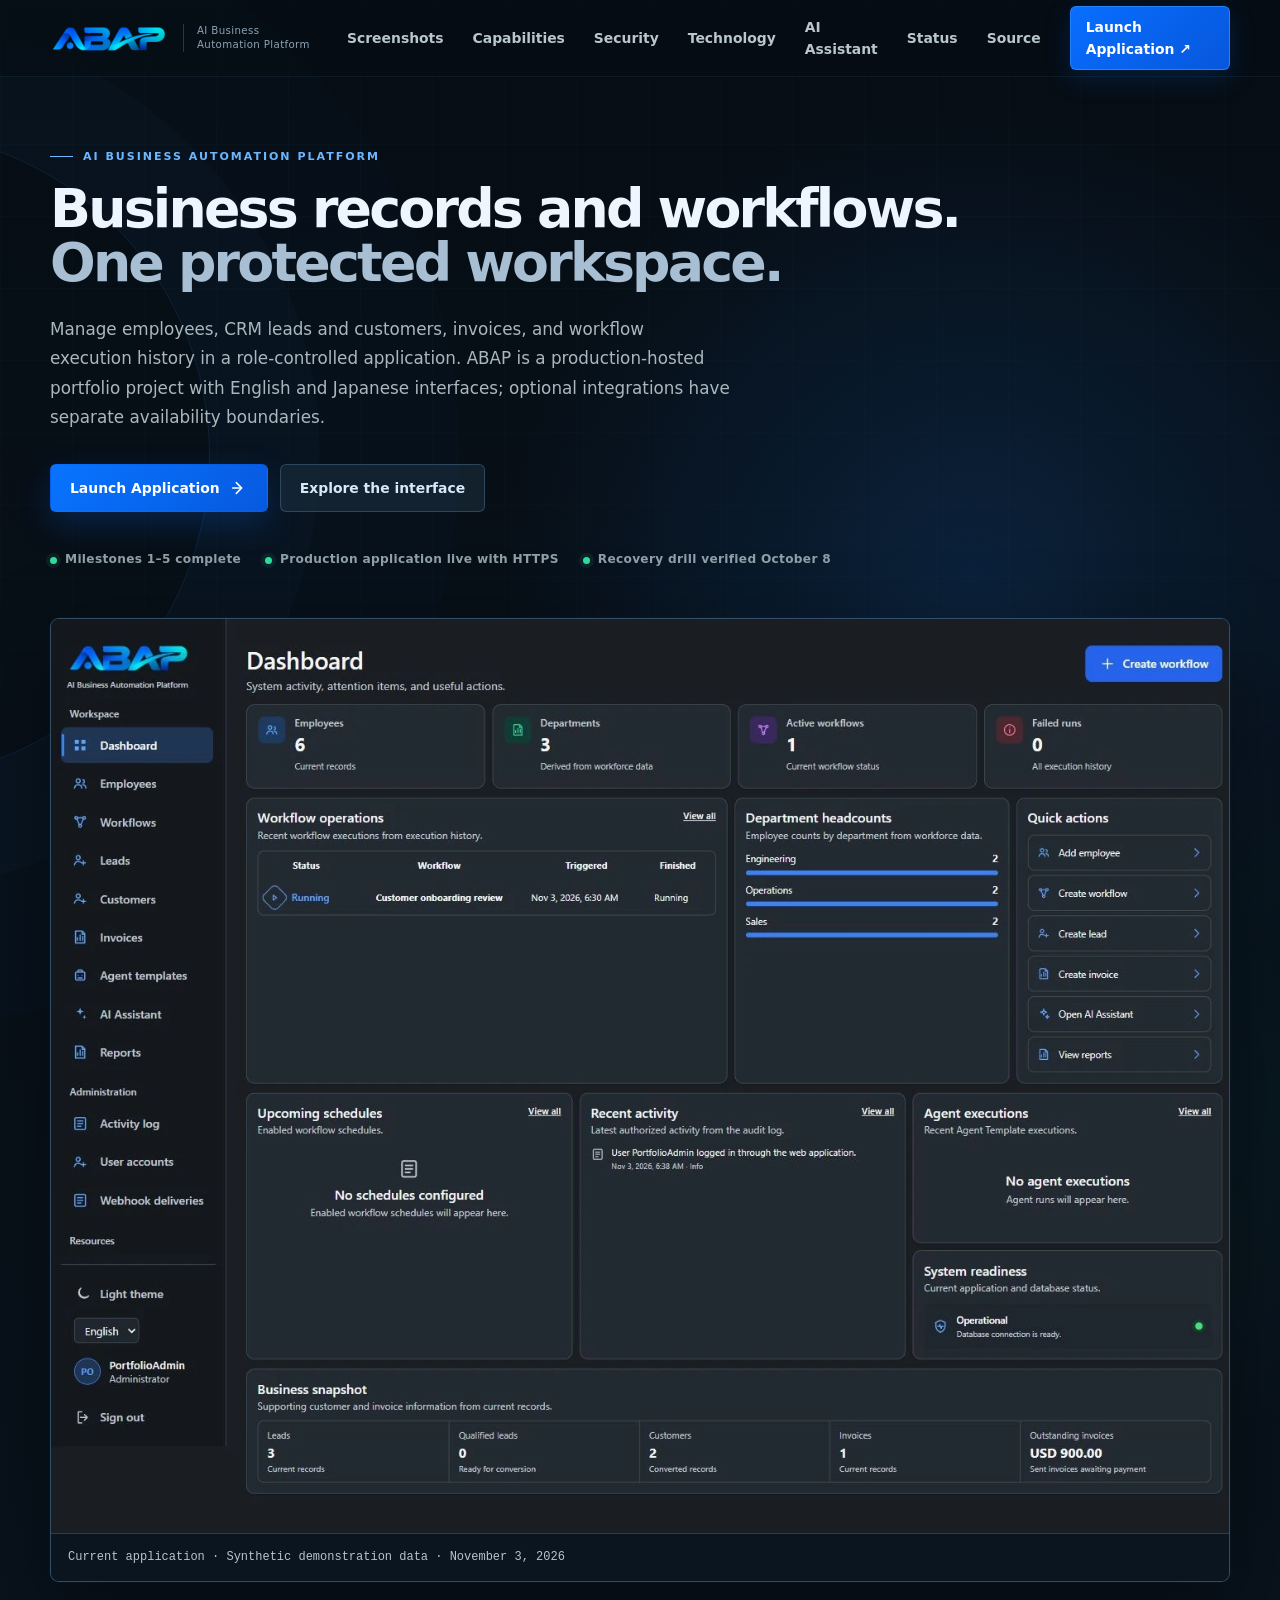
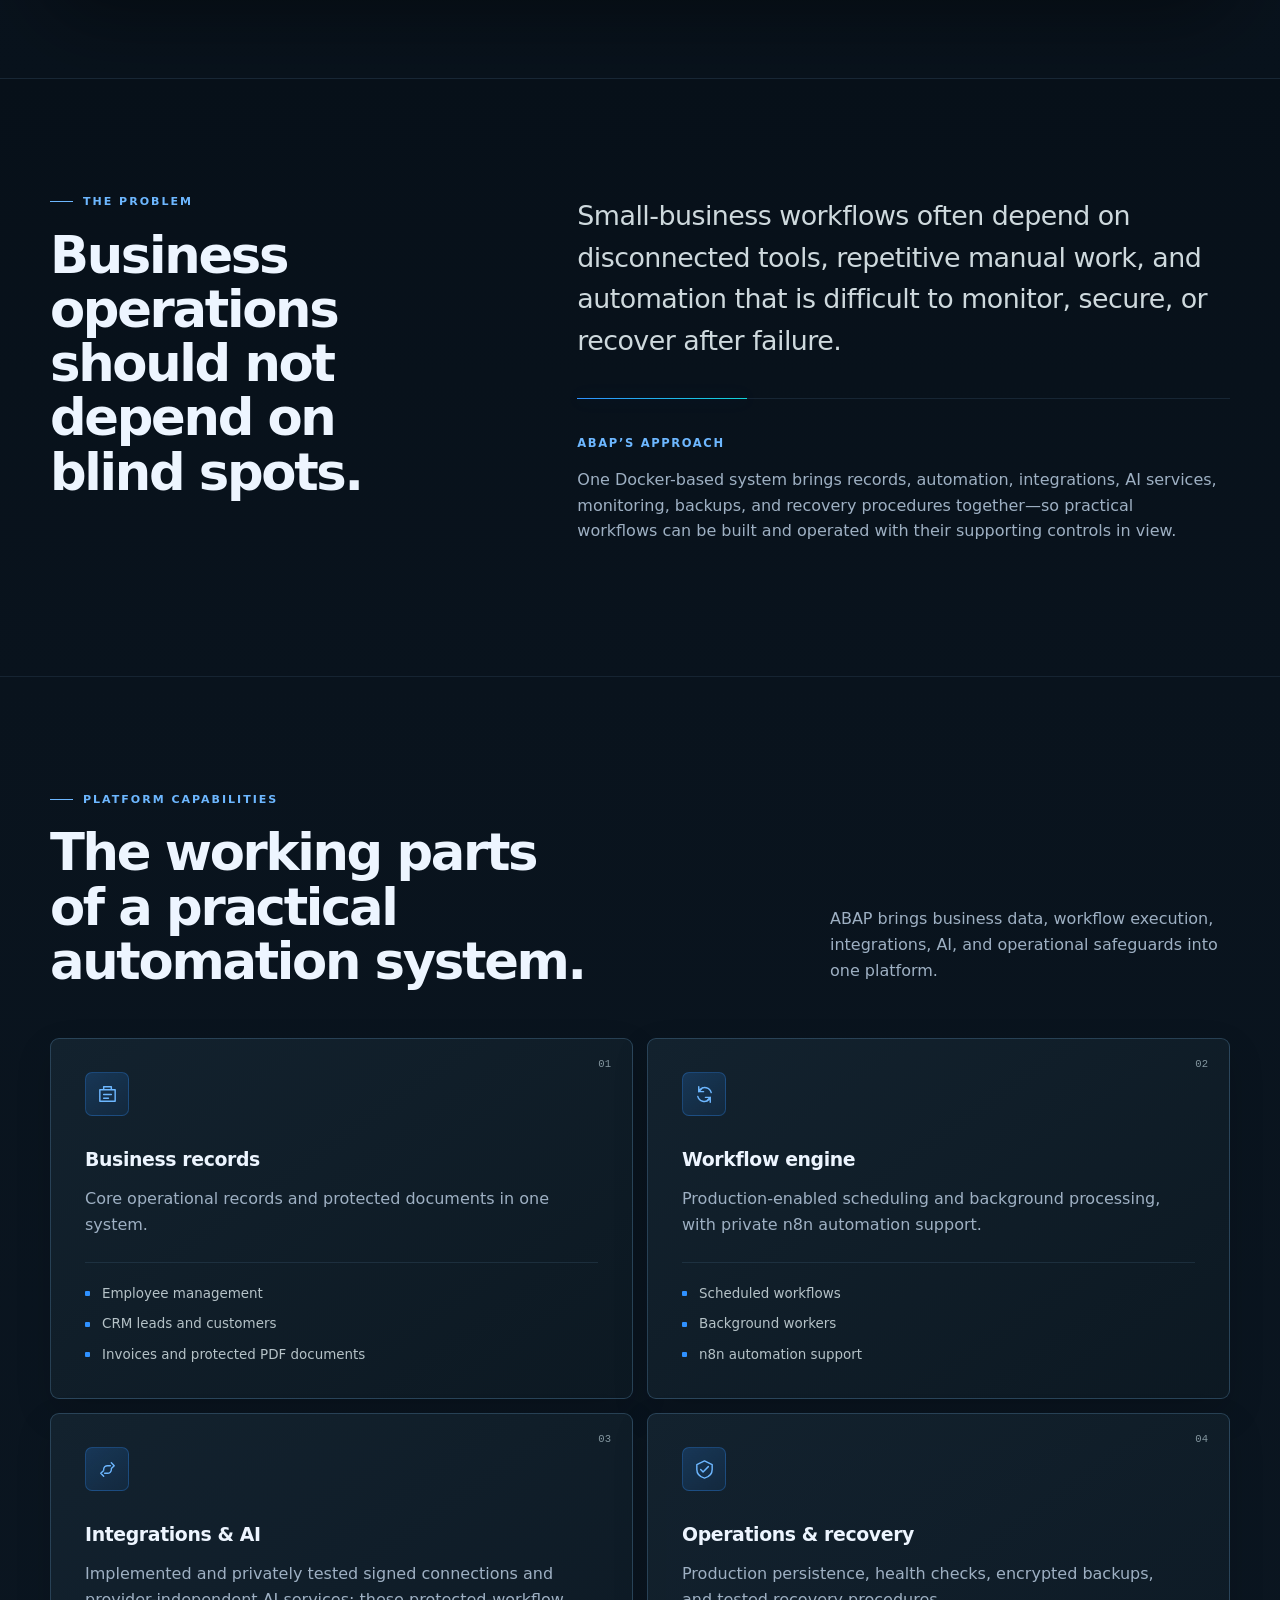
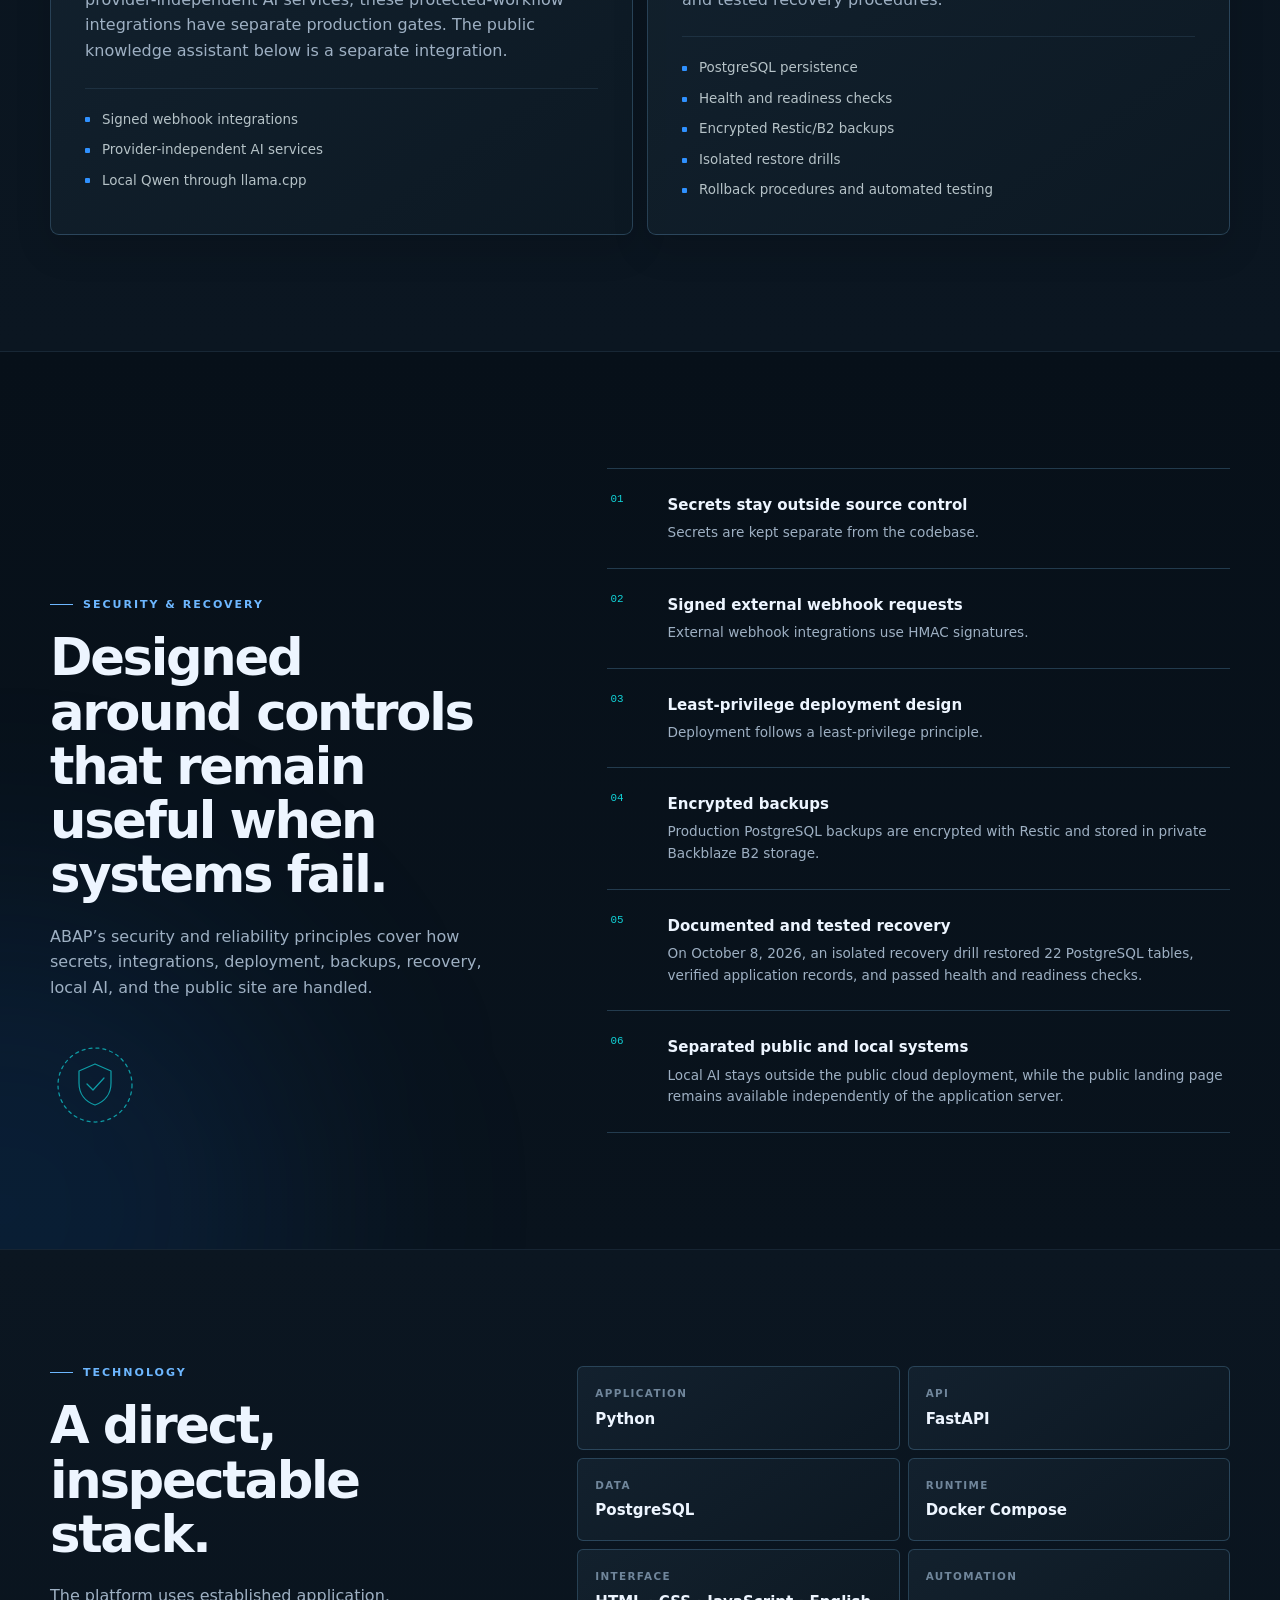
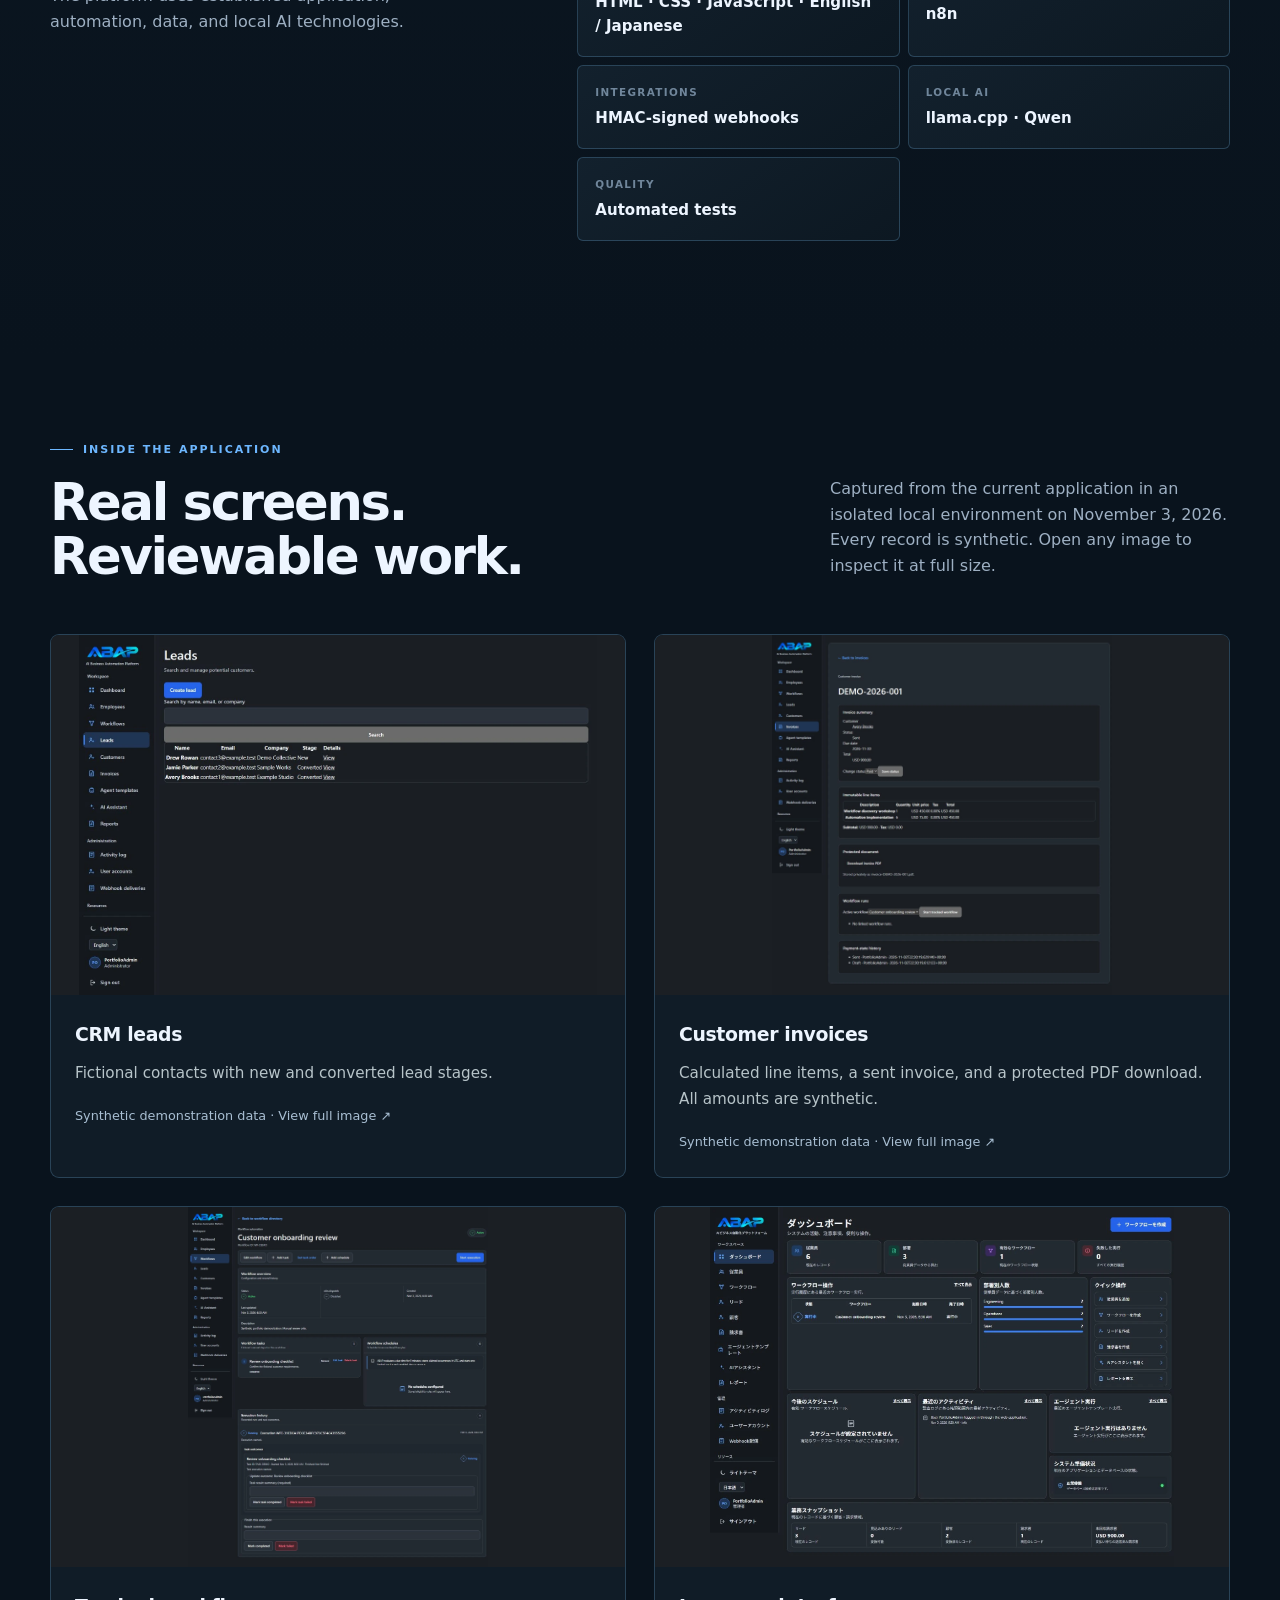
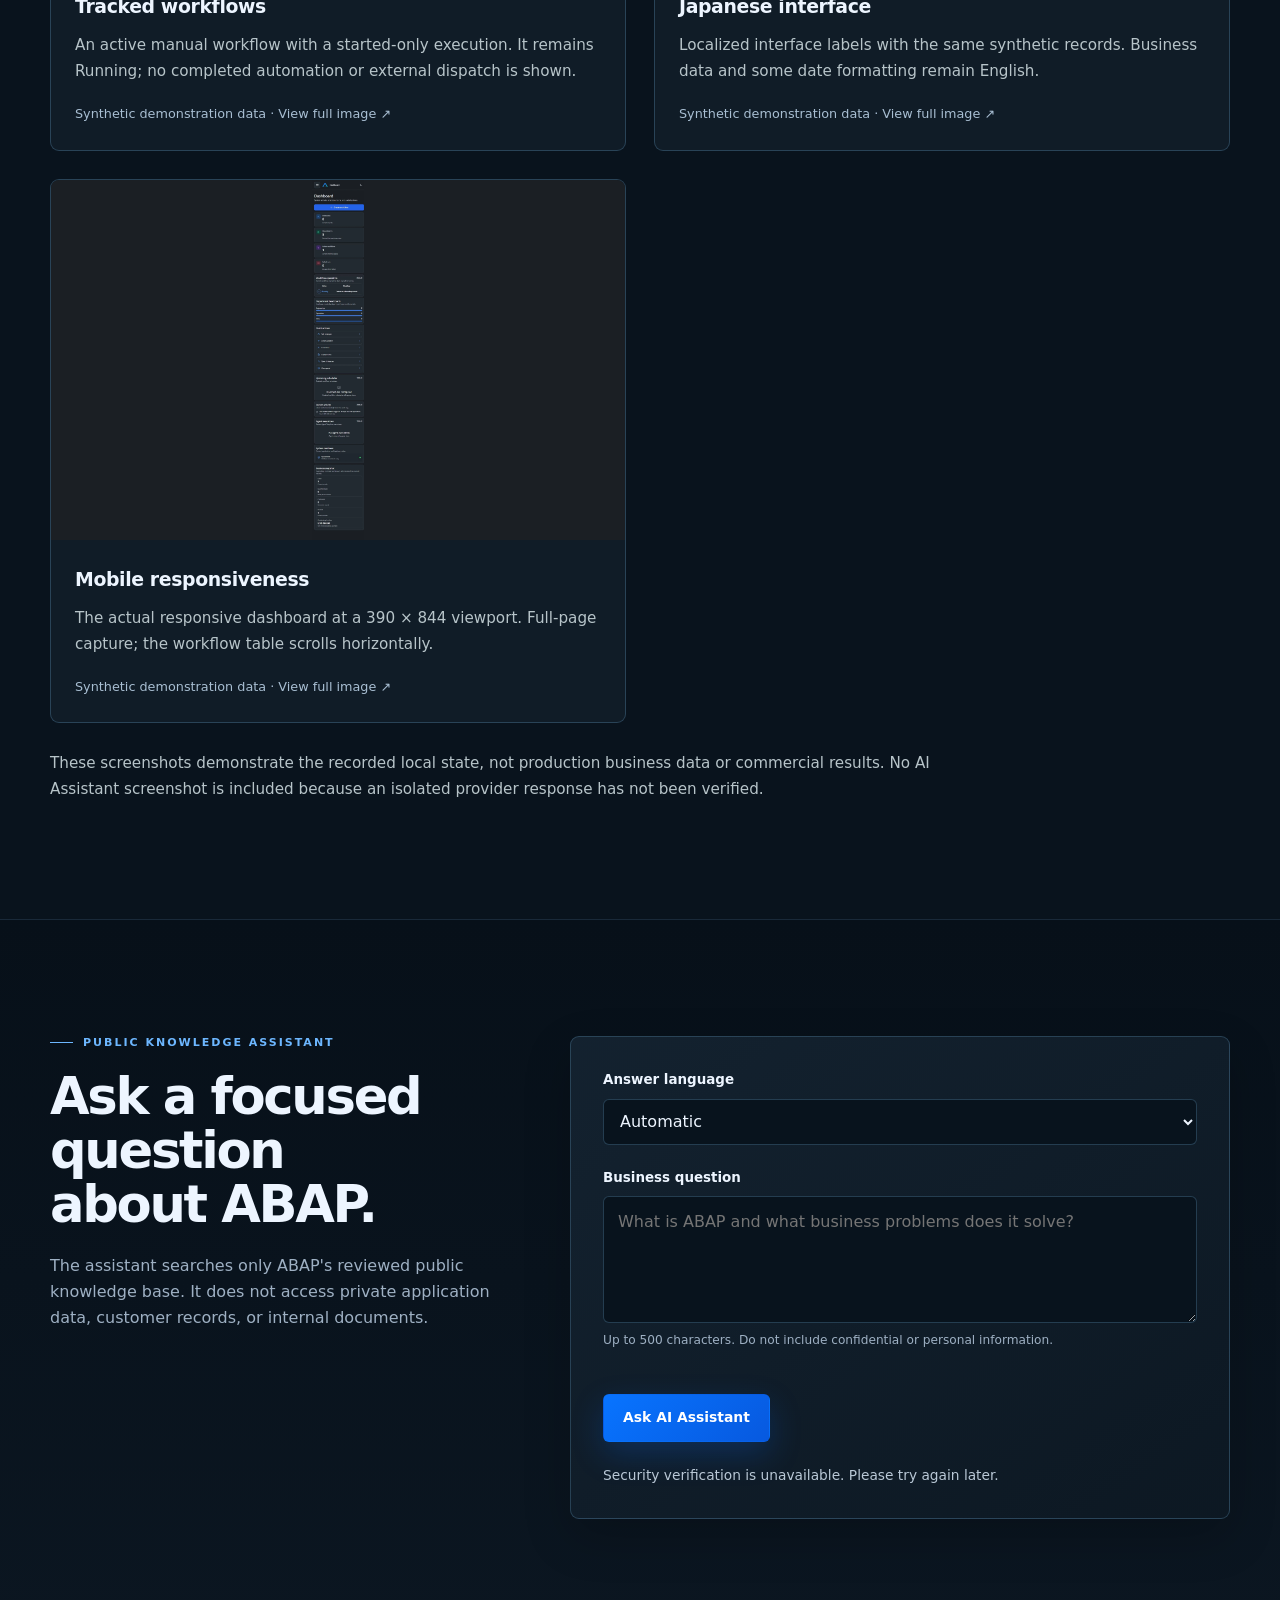
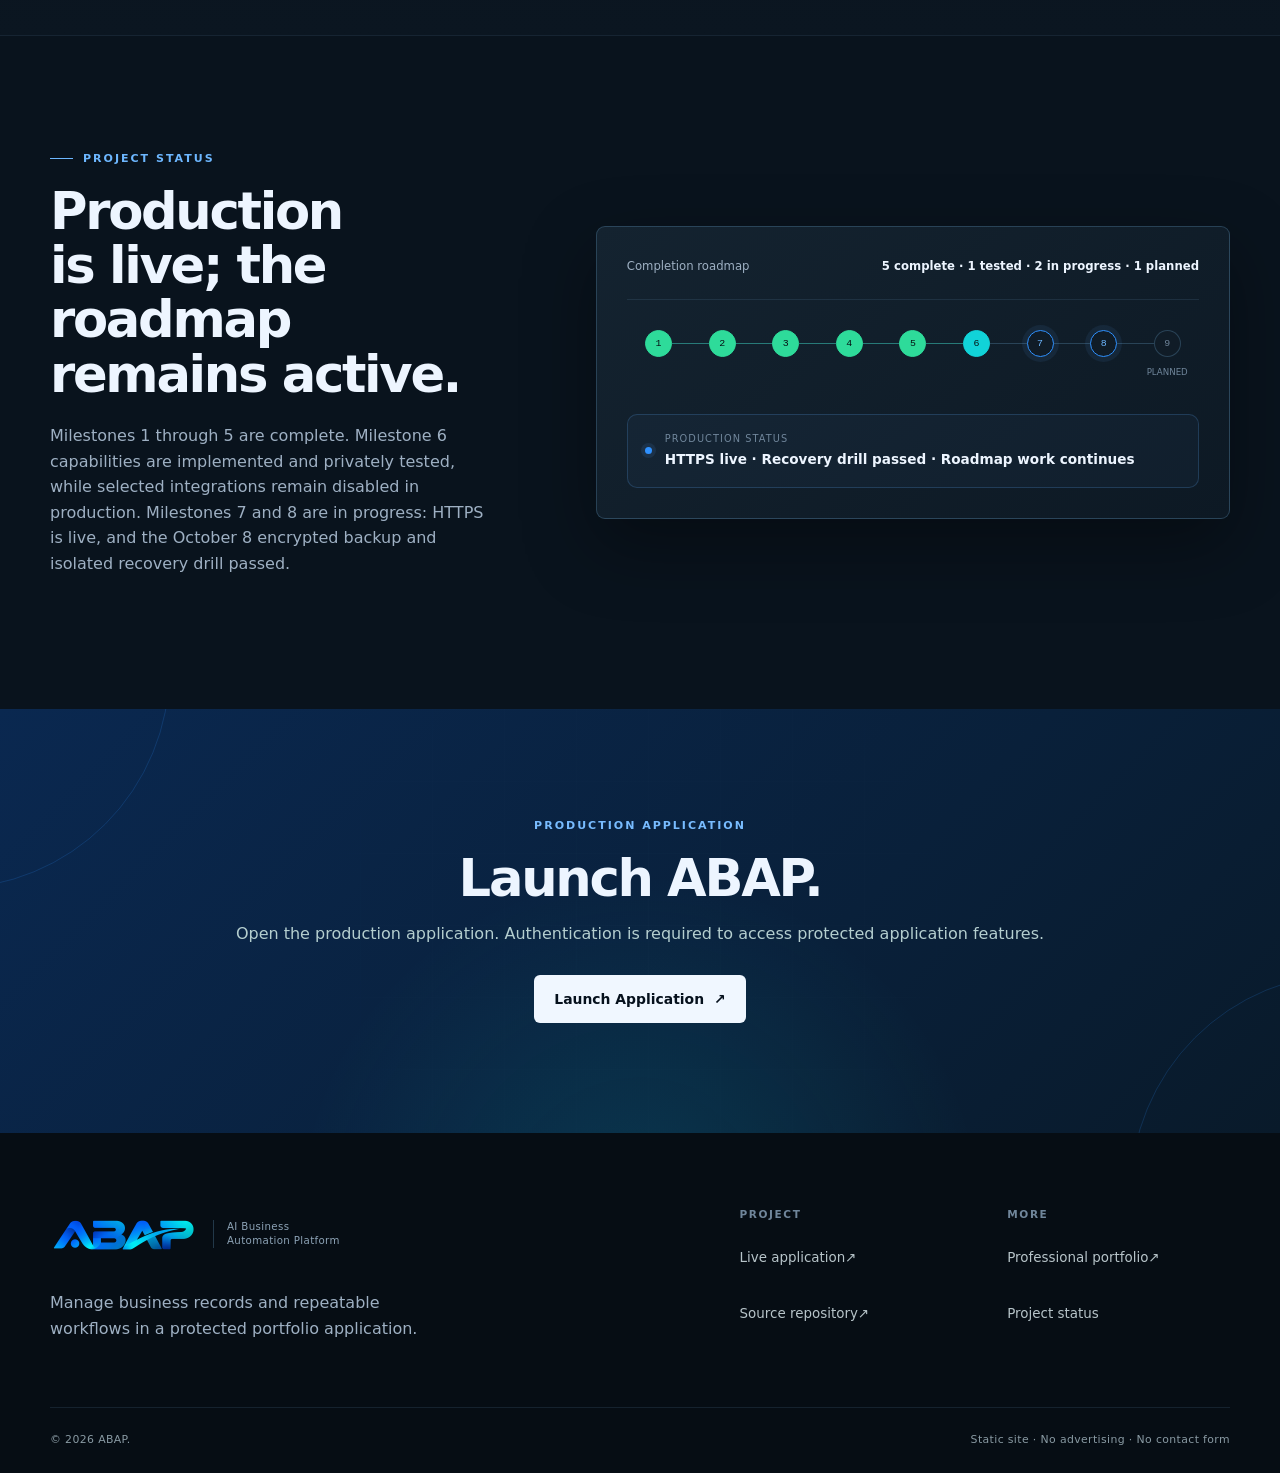
==== index.html @ 3c186acc "feat: modernize ABAP hero and gallery preserving public assistant" ====
<!doctype html>
<html lang="en">
  <head>
    <meta charset="utf-8">
    <meta name="viewport" content="width=device-width, initial-scale=1">
    <title>ABAP — AI Business Automation Platform</title>
    <meta name="description" content="ABAP is a portfolio application for managing business records and repeatable workflows.">
    <meta name="theme-color" content="#0b1116">
    <meta name="color-scheme" content="dark">
    <meta name="robots" content="index, follow">
    <link rel="canonical" href="https://abap.dennisbasadre.com/">
    <link rel="icon" href="favicon.svg" type="image/svg+xml">

    <meta property="og:type" content="website">
    <meta property="og:site_name" content="ABAP">
    <meta property="og:title" content="ABAP — AI Business Automation Platform">
    <meta property="og:description" content="Manage business records and repeatable workflows in a protected portfolio application.">
    <meta property="og:url" content="https://abap.dennisbasadre.com/">
    <meta name="twitter:card" content="summary">
    <meta name="twitter:title" content="ABAP — AI Business Automation Platform">
    <meta name="twitter:description" content="Manage business records and repeatable workflows in a protected portfolio application.">

    <link rel="stylesheet" href="styles.css">
    <script src="public-rag-config.js"></script>
    <script src="script.js"></script>
    <script src="public-rag-chat.js"></script>
  </head>
  <body>
    <a class="skip-link" href="#main-content">Skip to main content</a>

    <header class="site-header" data-header>
      <div class="shell header-inner">
        <a class="brand" href="#top" aria-label="ABAP home">
          <picture>
            <source srcset="assets/abap-logo.webp" type="image/webp">
            <img class="brand-logo" src="assets/abap-logo.png" width="120" height="40" alt="">
          </picture>
          <span class="brand-copy"><span>AI Business Automation Platform</span></span>
        </a>

        <button class="nav-toggle" type="button" aria-expanded="false" aria-controls="primary-navigation" aria-label="Open navigation" data-nav-toggle>
          <span></span><span></span><span></span>
        </button>

        <nav class="primary-nav" id="primary-navigation" aria-label="Primary navigation" data-nav>
          <a href="#product-gallery">Screenshots</a>
          <a href="#capabilities">Capabilities</a>
          <a href="#security">Security</a>
          <a href="#technology">Technology</a>
          <a href="#assistant" data-public-rag-navigation hidden>AI Assistant</a>
          <a href="#status">Status</a>
          <a href="https://github.com/Denxell17/AI-Business-Automation-Platform">Source</a>
          <a class="nav-cta" href="https://app.dennisbasadre.com">Launch Application <span aria-hidden="true">↗</span></a>
        </nav>
      </div>
    </header>

    <main id="main-content">
      <section class="hero" id="top" aria-labelledby="hero-title">
        <div class="hero-grid-overlay" aria-hidden="true"></div>
        <div class="shell hero-layout">
          <div class="hero-copy">
            <p class="eyebrow reveal">AI Business Automation Platform</p>
            <h1 id="hero-title" class="reveal reveal-delay-1">Business records and workflows. <span>One protected workspace.</span></h1>
            <p class="hero-summary reveal reveal-delay-2">Manage employees, CRM leads and customers, invoices, and workflow execution history in a role-controlled application. ABAP is a production-hosted portfolio project with English and Japanese interfaces; optional integrations have separate availability boundaries.</p>
            <div class="hero-actions reveal reveal-delay-3">
              <a class="button button-primary" href="https://app.dennisbasadre.com">
                Launch Application
                <svg viewBox="0 0 20 20" aria-hidden="true"><path d="m7 4 6 6-6 6M3 10h10" /></svg>
              </a>
              <a class="button button-secondary" href="#product-gallery">Explore the interface</a>
            </div>
            <ul class="hero-facts reveal reveal-delay-3" aria-label="Project facts">
              <li><span class="signal signal-complete"></span>Milestones 1–5 complete</li>
              <li><span class="signal signal-complete"></span>Production application live with HTTPS</li>
              <li><span class="signal signal-complete"></span>Recovery drill verified October 8</li>
            </ul>
          </div>

          <figure class="preview-frame hero-product" aria-labelledby="hero-capture-caption">
            <a href="assets/abap-dashboard-current-en.webp" aria-label="Open full-size English dashboard screenshot">
              <img class="product-screenshot" src="assets/abap-dashboard-current-en.webp" width="1424" height="1105" fetchpriority="high" decoding="async" alt="Current ABAP dashboard with six synthetic employees, three departments, CRM and invoice summaries, and a running manual workflow.">
            </a>
            <figcaption id="hero-capture-caption">Current application · Synthetic demonstration data · November 3, 2026</figcaption>
          </figure>
        </div>
      </section>

      <section class="section problem-solution" aria-labelledby="problem-title">
        <div class="shell split-layout">
          <div class="section-intro reveal">
            <p class="eyebrow">The problem</p>
            <h2 id="problem-title">Business operations should not depend on blind spots.</h2>
          </div>
          <div class="problem-content reveal reveal-delay-1">
            <p class="lead">Small-business workflows often depend on disconnected tools, repetitive manual work, and automation that is difficult to monitor, secure, or recover after failure.</p>
            <div class="problem-divider" aria-hidden="true"><span></span></div>
            <div class="solution-label"><span>ABAP’s approach</span></div>
            <p>One Docker-based system brings records, automation, integrations, AI services, monitoring, backups, and recovery procedures together—so practical workflows can be built and operated with their supporting controls in view.</p>
          </div>
        </div>
      </section>

      <section class="section capabilities" id="capabilities" aria-labelledby="capabilities-title">
        <div class="shell">
          <div class="section-heading reveal">
            <div>
              <p class="eyebrow">Platform capabilities</p>
              <h2 id="capabilities-title">The working parts of a practical automation system.</h2>
            </div>
            <p>ABAP brings business data, workflow execution, integrations, AI, and operational safeguards into one platform.</p>
          </div>

          <div class="capability-grid">
            <article class="capability-card reveal">
              <div class="card-number">01</div>
              <div class="card-icon" aria-hidden="true"><svg viewBox="0 0 24 24"><path d="M4 7h16v12H4zM8 7V4h8v3M8 12h8m-8 4h5"/></svg></div>
              <h3>Business records</h3>
              <p>Core operational records and protected documents in one system.</p>
              <ul>
                <li>Employee management</li>
                <li>CRM leads and customers</li>
                <li>Invoices and protected PDF documents</li>
              </ul>
            </article>

            <article class="capability-card reveal reveal-delay-1">
              <div class="card-number">02</div>
              <div class="card-icon" aria-hidden="true"><svg viewBox="0 0 24 24"><path d="M6 4v5m0 0h5M6 9l4-4m8 15v-5m0 0h-5m5 0-4 4M5 14a7 7 0 0 0 12 3M19 10A7 7 0 0 0 7 7"/></svg></div>
              <h3>Workflow engine</h3>
              <p>Production-enabled scheduling and background processing, with private n8n automation support.</p>
              <ul>
                <li>Scheduled workflows</li>
                <li>Background workers</li>
                <li>n8n automation support</li>
              </ul>
            </article>

            <article class="capability-card reveal reveal-delay-2">
              <div class="card-number">03</div>
              <div class="card-icon" aria-hidden="true"><svg viewBox="0 0 24 24"><path d="M8 12a4 4 0 0 1 4-4h3m1-3 3 3-3 3M16 12a4 4 0 0 1-4 4H9m-1 3-3-3 3-3"/></svg></div>
              <h3>Integrations &amp; AI</h3>
              <p>Implemented and privately tested signed connections and provider-independent AI services; these protected-workflow integrations have separate production gates. The public knowledge assistant below is a separate integration.</p>
              <ul>
                <li>Signed webhook integrations</li>
                <li>Provider-independent AI services</li>
                <li>Local Qwen through llama.cpp</li>
              </ul>
            </article>

            <article class="capability-card reveal reveal-delay-3">
              <div class="card-number">04</div>
              <div class="card-icon" aria-hidden="true"><svg viewBox="0 0 24 24"><path d="M12 3 4 7v5c0 4.7 3.2 7.7 8 9 4.8-1.3 8-4.3 8-9V7zM8 12l2.5 2.5L16 9"/></svg></div>
              <h3>Operations &amp; recovery</h3>
              <p>Production persistence, health checks, encrypted backups, and tested recovery procedures.</p>
              <ul>
                <li>PostgreSQL persistence</li>
                <li>Health and readiness checks</li>
                <li>Encrypted Restic/B2 backups</li>
                <li>Isolated restore drills</li>
                <li>Rollback procedures and automated testing</li>
              </ul>
            </article>
          </div>
        </div>
      </section>

      <section class="section security" id="security" aria-labelledby="security-title">
        <div class="security-glow" aria-hidden="true"></div>
        <div class="shell security-layout">
          <div class="security-copy reveal">
            <p class="eyebrow">Security &amp; recovery</p>
            <h2 id="security-title">Designed around controls that remain useful when systems fail.</h2>
            <p>ABAP’s security and reliability principles cover how secrets, integrations, deployment, backups, recovery, local AI, and the public site are handled.</p>
            <div class="security-seal" aria-hidden="true">
              <svg viewBox="0 0 86 86"><circle cx="43" cy="43" r="37"/><path d="M43 22 27 29v12c0 11 6.4 18.7 16 22 9.6-3.3 16-11 16-22V29zM35 42l6 6 11-12"/></svg>
            </div>
          </div>

          <ol class="principle-list reveal reveal-delay-1">
            <li><span>01</span><div><strong>Secrets stay outside source control</strong><p>Secrets are kept separate from the codebase.</p></div></li>
            <li><span>02</span><div><strong>Signed external webhook requests</strong><p>External webhook integrations use HMAC signatures.</p></div></li>
            <li><span>03</span><div><strong>Least-privilege deployment design</strong><p>Deployment follows a least-privilege principle.</p></div></li>
            <li><span>04</span><div><strong>Encrypted backups</strong><p>Production PostgreSQL backups are encrypted with Restic and stored in private Backblaze B2 storage.</p></div></li>
            <li><span>05</span><div><strong>Documented and tested recovery</strong><p>On October 8, 2026, an isolated recovery drill restored 22 PostgreSQL tables, verified application records, and passed health and readiness checks.</p></div></li>
            <li><span>06</span><div><strong>Separated public and local systems</strong><p>Local AI stays outside the public cloud deployment, while the public landing page remains available independently of the application server.</p></div></li>
          </ol>
        </div>
      </section>

      <section class="section technology" id="technology" aria-labelledby="technology-title">
        <div class="shell technology-layout">
          <div class="section-intro reveal">
            <p class="eyebrow">Technology</p>
            <h2 id="technology-title">A direct, inspectable stack.</h2>
            <p>The platform uses established application, automation, data, and local AI technologies.</p>
          </div>
          <ul class="technology-list reveal reveal-delay-1" aria-label="Technology stack">
            <li><span>Application</span><strong>Python</strong></li>
            <li><span>API</span><strong>FastAPI</strong></li>
            <li><span>Data</span><strong>PostgreSQL</strong></li>
            <li><span>Runtime</span><strong>Docker Compose</strong></li>
            <li><span>Interface</span><strong>HTML · CSS · JavaScript · English / Japanese</strong></li>
            <li><span>Automation</span><strong>n8n</strong></li>
            <li><span>Integrations</span><strong>HMAC-signed webhooks</strong></li>
            <li><span>Local AI</span><strong>llama.cpp · Qwen</strong></li>
            <li><span>Quality</span><strong>Automated tests</strong></li>
          </ul>
        </div>
      </section>

      <section class="section product-preview" id="product-gallery" aria-labelledby="preview-title">
        <div class="shell">
          <div class="section-heading">
            <div><p class="eyebrow">Inside the application</p><h2 id="preview-title">Real screens. Reviewable work.</h2></div>
            <p>Captured from the current application in an isolated local environment on November 3, 2026. Every record is synthetic. Open any image to inspect it at full size.</p>
          </div>
          <div class="product-gallery">
            <figure class="gallery-card">
              <a class="gallery-image" href="assets/abap-crm-current-en.webp" aria-label="Open full-size crm leads screenshot"><img src="assets/abap-crm-current-en.webp" width="1440" height="1000" loading="lazy" decoding="async" alt="CRM lead directory containing three fictional contacts and example.test email addresses."></a>
              <figcaption><h3>CRM leads</h3><p>Fictional contacts with new and converted lead stages.</p><span>Synthetic demonstration data · View full image ↗</span></figcaption>
            </figure>
            <figure class="gallery-card">
              <a class="gallery-image" href="assets/abap-invoice-current-en.webp" aria-label="Open full-size customer invoices screenshot"><img src="assets/abap-invoice-current-en.webp" width="1424" height="1512" loading="lazy" decoding="async" alt="Synthetic invoice DEMO-2026-001 with line items totaling USD 900 and a protected document download."></a>
              <figcaption><h3>Customer invoices</h3><p>Calculated line items, a sent invoice, and a protected PDF download. All amounts are synthetic.</p><span>Synthetic demonstration data · View full image ↗</span></figcaption>
            </figure>
            <figure class="gallery-card">
              <a class="gallery-image" href="assets/abap-workflow-current-en.webp" aria-label="Open full-size tracked workflows screenshot"><img src="assets/abap-workflow-current-en.webp" width="1424" height="1710" loading="lazy" decoding="async" alt="Manual onboarding workflow with one task and a running execution; n8n dispatch is disabled and no schedules are configured."></a>
              <figcaption><h3>Tracked workflows</h3><p>An active manual workflow with a started-only execution. It remains Running; no completed automation or external dispatch is shown.</p><span>Synthetic demonstration data · View full image ↗</span></figcaption>
            </figure>
            <figure class="gallery-card">
              <a class="gallery-image" href="assets/abap-dashboard-current-ja.webp" aria-label="Open full-size japanese interface screenshot"><img src="assets/abap-dashboard-current-ja.webp" width="1424" height="1105" loading="lazy" decoding="async" alt="ABAP dashboard with Japanese interface labels and unchanged synthetic English business records."></a>
              <figcaption><h3>Japanese interface</h3><p>Localized interface labels with the same synthetic records. Business data and some date formatting remain English.</p><span>Synthetic demonstration data · View full image ↗</span></figcaption>
            </figure>
            <figure class="gallery-card">
              <a class="gallery-image" href="assets/abap-dashboard-mobile-en.webp" aria-label="Open full-size mobile responsiveness screenshot"><img src="assets/abap-dashboard-mobile-en.webp" width="375" height="2567" loading="lazy" decoding="async" alt="Full-page mobile ABAP dashboard with stacked summary cards and operational panels."></a>
              <figcaption><h3>Mobile responsiveness</h3><p>The actual responsive dashboard at a 390 × 844 viewport. Full-page capture; the workflow table scrolls horizontally.</p><span>Synthetic demonstration data · View full image ↗</span></figcaption>
            </figure>
          </div>
          <p class="gallery-note">These screenshots demonstrate the recorded local state, not production business data or commercial results. No AI Assistant screenshot is included because an isolated provider response has not been verified.</p>
        </div>
      </section>

      <section class="section public-rag" id="assistant" aria-labelledby="public-rag-title" data-public-rag-section hidden>
        <div class="shell public-rag-layout">
          <div class="section-intro reveal">
            <p class="eyebrow">Public knowledge assistant</p>
            <h2 id="public-rag-title">Ask a focused question about ABAP.</h2>
            <p>The assistant searches only ABAP's reviewed public knowledge base. It does not access private application data, customer records, or internal documents.</p>
          </div>

          <div class="public-rag-panel reveal reveal-delay-1">
            <form id="public-rag-form" data-endpoint="https://app.dennisbasadre.com/api/public/rag/chat" novalidate>
              <div class="public-rag-field">
                <label for="public-rag-language">Answer language</label>
                <select id="public-rag-language" name="language">
                  <option value="auto">Automatic</option>
                  <option value="en">English</option>
                  <option value="ja">日本語</option>
                </select>
              </div>

              <div class="public-rag-field">
                <label for="public-rag-question">Business question</label>
                <textarea id="public-rag-question" name="question" rows="4" maxlength="500" placeholder="What is ABAP and what business problems does it solve?" required></textarea>
                <small>Up to 500 characters. Do not include confidential or personal information.</small>
              </div>

              <div class="public-rag-turnstile" data-public-rag-turnstile aria-label="Security verification"></div>
              <input type="hidden" name="turnstile_token" value="">

              <button class="button button-primary" type="submit">Ask AI Assistant</button>
              <p class="public-rag-status" id="public-rag-status" role="status" aria-live="polite"></p>
            </form>

            <section class="public-rag-answer" id="public-rag-answer" aria-labelledby="public-rag-answer-title" tabindex="-1" hidden>
              <h3 id="public-rag-answer-title">Assistant response</h3>
              <p data-public-rag-answer></p>
              <div class="public-rag-sources" data-public-rag-sources></div>
            </section>
          </div>
        </div>
      </section>

      <section class="section status" id="status" aria-labelledby="status-title">
        <div class="shell status-layout">
          <div class="status-copy reveal">
            <p class="eyebrow">Project status</p>
            <h2 id="status-title">Production is live; the roadmap remains active.</h2>
            <p>Milestones 1 through 5 are complete. Milestone 6 capabilities are implemented and privately tested, while selected integrations remain disabled in production. Milestones 7 and 8 are in progress: HTTPS is live, and the October 8 encrypted backup and isolated recovery drill passed.</p>
          </div>
          <div class="roadmap reveal reveal-delay-1" aria-label="Milestone progress">
            <div class="roadmap-topline"><span>Completion roadmap</span><strong>5 complete · 1 tested · 2 in progress · 1 planned</strong></div>
            <ol>
              <li class="complete" aria-label="Milestone 1 complete"><span>1</span><small>Complete</small></li>
              <li class="complete" aria-label="Milestone 2 complete"><span>2</span><small>Complete</small></li>
              <li class="complete" aria-label="Milestone 3 complete"><span>3</span><small>Complete</small></li>
              <li class="complete" aria-label="Milestone 4 complete"><span>4</span><small>Complete</small></li>
              <li class="complete" aria-label="Milestone 5 complete"><span>5</span><small>Complete</small></li>
              <li class="tested" aria-label="Milestone 6 implemented and privately tested"><span>6</span><small>Tested</small></li>
              <li class="current" aria-label="Milestone 7 in progress"><span>7</span><small>In progress</small></li>
              <li class="current" aria-label="Milestone 8 in progress"><span>8</span><small>In progress</small></li>
              <li aria-label="Milestone 9 planned"><span>9</span><small>Planned</small></li>
            </ol>
            <div class="current-milestone">
              <span class="signal signal-progress"></span>
              <div><small>Production status</small><strong>HTTPS live · Recovery drill passed · Roadmap work continues</strong></div>
            </div>
          </div>
        </div>
      </section>

      <section class="cta-section" aria-labelledby="cta-title">
        <div class="cta-grid" aria-hidden="true"></div>
        <div class="shell cta-content reveal">
          <p class="eyebrow">Production application</p>
          <h2 id="cta-title">Launch ABAP.</h2>
          <p>Open the production application. Authentication is required to access protected application features.</p>
          <a class="button button-light" href="https://app.dennisbasadre.com">Launch Application <span aria-hidden="true">↗</span></a>
        </div>
      </section>
    </main>


    <footer class="site-footer">
      <div class="shell footer-main">
        <div class="footer-brand">
          <a class="brand" href="#top" aria-label="ABAP home">
            <picture>
              <source srcset="assets/abap-logo.webp" type="image/webp">
              <img class="brand-logo brand-logo-footer" src="assets/abap-logo.png" width="150" height="50" alt="">
            </picture>
            <span class="brand-copy"><span>AI Business Automation Platform</span></span>
          </a>
          <p>Manage business records and repeatable workflows in a protected portfolio application.</p>
        </div>
        <div class="footer-links">
          <div><h2>Project</h2><a href="https://app.dennisbasadre.com">Live application <span aria-hidden="true">↗</span></a><a href="https://github.com/Denxell17/AI-Business-Automation-Platform">Source repository <span aria-hidden="true">↗</span></a></div>
          <div><h2>More</h2><a href="https://dennisbasadre.com">Professional portfolio <span aria-hidden="true">↗</span></a><a href="#status">Project status</a></div>
        </div>
      </div>
      <div class="shell footer-bottom">
        <p>© <span data-year>2026</span> ABAP.</p>
        <p>Static site · No advertising · No contact form</p>
      </div>
    </footer>
  </body>
</html>
---- styles.css ----
:root {
  --ink: #edf5ff;
  --muted: #9eb0c3;
  --dim: #70869b;
  --bg: #09131d;
  --bg-deep: #060d14;
  --surface: #101c27;
  --surface-2: #142330;
  --line: rgba(103, 145, 178, 0.16);
  --line-strong: rgba(105, 161, 204, 0.29);
  --blue: #2f91ff;
  --blue-bright: #6db7ff;
  --teal: #11d3d8;
  --shell: 1180px;
  --radius: 9px;
  --shadow: 0 26px 70px rgba(0, 0, 0, 0.36);
}

*, *::before, *::after { box-sizing: border-box; }
html { scroll-behavior: smooth; scroll-padding-top: 88px; }
body { margin: 0; min-width: 320px; color: var(--ink); background: var(--bg); font-family: Inter, ui-sans-serif, system-ui, -apple-system, BlinkMacSystemFont, "Segoe UI", sans-serif; font-size: 16px; line-height: 1.6; -webkit-font-smoothing: antialiased; }
body.nav-open { overflow: hidden; }
a { color: inherit; text-decoration: none; }
button, a { -webkit-tap-highlight-color: transparent; }
button { font: inherit; }
svg { display: block; }
.skip-link { position: fixed; z-index: 100; top: 12px; left: 12px; padding: 10px 16px; color: var(--bg-deep); background: var(--teal); border-radius: 8px; font-weight: 700; transform: translateY(-160%); transition: transform 180ms ease; }
.skip-link:focus { transform: translateY(0); }
:focus-visible { outline: 3px solid var(--teal); outline-offset: 4px; }
.shell { width: min(calc(100% - 48px), var(--shell)); margin-inline: auto; }

.site-header { position: fixed; z-index: 50; inset: 0 0 auto; border-bottom: 1px solid rgba(105,161,204,.09); background: rgba(6,13,20,.62); transition: background-color 220ms ease, border-color 220ms ease, backdrop-filter 220ms ease; }
.site-header.is-scrolled { background: rgba(6, 13, 20, 0.92); border-color: var(--line-strong); -webkit-backdrop-filter: blur(18px); backdrop-filter: blur(18px); }
.header-inner { min-height: 76px; display: flex; align-items: center; justify-content: space-between; gap: 28px; }
.brand { display: inline-flex; align-items: center; gap: 13px; flex: none; }
.brand-logo { display: block; width: 120px; height: 40px; object-fit: contain; }
.brand-logo-footer { width: 150px; height: 50px; }
.brand-copy { display: grid; line-height: 1.1; gap: 4px; padding-left: 13px; border-left: 1px solid var(--line-strong); }
.brand-copy span { max-width: 122px; color: #8da3b6; font-size: .64rem; line-height: 1.35; letter-spacing: .035em; }
.primary-nav { display: flex; align-items: center; gap: 29px; color: #b9c6cb; font-size: .87rem; font-weight: 600; }
.primary-nav a:not(.nav-cta) { position: relative; padding-block: 10px; }
.primary-nav a:not(.nav-cta)::after { content: ""; position: absolute; inset: auto 0 4px; height: 1px; background: var(--teal); transform: scaleX(0); transform-origin: right; transition: transform 180ms ease; }
.primary-nav a:hover { color: var(--ink); }
.primary-nav a:hover::after { transform: scaleX(1); transform-origin: left; }
.nav-cta { padding: 9px 15px; color: #fff; border: 1px solid rgba(47,145,255,.72); border-radius: 6px; background: linear-gradient(135deg, #086eff, #0757dc); box-shadow: 0 8px 28px rgba(8,110,255,.18); }
.nav-cta:hover { border-color: var(--blue-bright); background: linear-gradient(135deg, #1680ff, #0864ee); }
.nav-toggle { display: none; width: 44px; height: 44px; padding: 11px; color: var(--ink); border: 1px solid var(--line-strong); border-radius: 9px; background: var(--surface); cursor: pointer; }
.nav-toggle span { display: block; width: 100%; height: 1.5px; margin: 4px 0; background: currentColor; transition: transform 180ms ease, opacity 180ms ease; }

.hero { position: relative; min-height: 760px; overflow: hidden; padding: 150px 0 96px; background: radial-gradient(circle at 76% 34%, rgba(27, 116, 219, .18), transparent 32%), radial-gradient(circle at 85% 65%, rgba(17,211,216,.055), transparent 25%), linear-gradient(180deg, var(--bg-deep), var(--bg)); }
.hero::before { content: ""; position: absolute; width: 650px; height: 650px; left: -440px; top: 130px; border: 1px solid rgba(47,145,255,.15); border-radius: 50%; box-shadow: 0 0 0 110px rgba(47,145,255,.022), 0 0 0 250px rgba(47,145,255,.014); }
.hero-grid-overlay, .cta-grid { position: absolute; inset: 0; opacity: .3; background-image: linear-gradient(rgba(150,190,205,.075) 1px, transparent 1px), linear-gradient(90deg, rgba(150,190,205,.075) 1px, transparent 1px); background-size: 72px 72px; mask-image: linear-gradient(to bottom, black, transparent 88%); }
.hero-layout { position: relative; display: grid; grid-template-columns: minmax(0, 1.04fr) minmax(420px, .96fr); gap: 72px; align-items: center; }
.eyebrow { margin: 0 0 18px; color: var(--blue-bright); font-size: .69rem; line-height: 1.3; font-weight: 750; letter-spacing: .18em; text-transform: uppercase; }
.eyebrow::before { content: ""; display: inline-block; width: 23px; height: 1px; margin: 0 10px 3px 0; background: currentColor; }
h1, h2, h3, p { margin-top: 0; }
h1, h2, h3 { text-wrap: balance; }
h1 { max-width: 720px; margin-bottom: 25px; font-size: clamp(3.1rem, 5.2vw, 5.15rem); line-height: 1; letter-spacing: -.052em; font-weight: 700; }
h1 span { color: #a8bed2; }
h2 { margin-bottom: 22px; font-size: clamp(2.1rem, 4vw, 3.65rem); line-height: 1.06; letter-spacing: -.045em; font-weight: 630; }
h3 { margin-bottom: 12px; font-size: 1.18rem; letter-spacing: -.02em; }
.hero-summary { max-width: 680px; margin-bottom: 32px; color: #aab8be; font-size: 1.05rem; line-height: 1.75; }
.hero-actions { display: flex; flex-wrap: wrap; gap: 12px; margin-bottom: 38px; }
.button { display: inline-flex; min-height: 48px; align-items: center; justify-content: center; gap: 10px; padding: 11px 19px; border: 1px solid transparent; border-radius: 6px; font-size: .87rem; font-weight: 730; transition: transform 180ms ease, border-color 180ms ease, background-color 180ms ease; }
.button:hover { transform: translateY(-2px); }
.button svg { width: 18px; height: 18px; fill: none; stroke: currentColor; stroke-width: 1.7; stroke-linecap: round; stroke-linejoin: round; }
.button-primary { color: #fff; background: linear-gradient(135deg, #0874ff, #0759df); box-shadow: 0 12px 32px rgba(8,110,255,.22); }
.button-primary:hover { background: linear-gradient(135deg, #2086ff, #0867f4); }
.button-secondary { color: #d9e8f5; border-color: var(--line-strong); background: rgba(34,55,73,.46); }
.button-secondary:hover { border-color: rgba(94,168,255,.48); background: rgba(94,168,255,.06); }
.button-light { color: #06111d; background: #f0f7ff; }
.hero-facts { display: flex; flex-wrap: wrap; gap: 15px 24px; margin: 0; padding: 0; list-style: none; color: #8e9fa7; font-size: .76rem; font-weight: 620; letter-spacing: .025em; }
.hero-facts li { display: flex; align-items: center; gap: 8px; }
.signal { display: inline-block; width: 7px; height: 7px; border-radius: 50%; flex: none; }
.signal-complete { background: #2edb9a; box-shadow: 0 0 0 4px rgba(46,219,154,.09); }
.signal-progress { background: var(--blue); box-shadow: 0 0 0 4px rgba(94,168,255,.1); }
.signal-neutral { background: #84939a; }

.blueprint { position: relative; border: 1px solid var(--line-strong); border-radius: var(--radius); background: linear-gradient(145deg, rgba(20,35,48,.98), rgba(9,18,27,.97)); box-shadow: var(--shadow); overflow: hidden; }
.blueprint::before { content: ""; position: absolute; inset: 0; background: radial-gradient(circle at 50% 50%, rgba(47,145,255,.12), transparent 52%); pointer-events: none; }
.blueprint-topline, .blueprint-footer { position: relative; display: flex; align-items: center; justify-content: space-between; gap: 15px; min-height: 48px; padding: 10px 17px; color: #82939a; font-family: ui-monospace, SFMono-Regular, Menlo, Consolas, monospace; font-size: .65rem; letter-spacing: .065em; text-transform: uppercase; }
.blueprint-topline { border-bottom: 1px solid var(--line); }
.blueprint-state { display: flex; align-items: center; gap: 7px; color: #b1c0c5; }
.blueprint-state i { width: 6px; height: 6px; border-radius: 50%; background: #2edb9a; box-shadow: 0 0 10px #2edb9a; }
.blueprint-footer { justify-content: flex-start; gap: 18px; border-top: 1px solid var(--line); }
.blueprint-footer span:not(:last-child)::after { content: "/"; margin-left: 18px; color: #435159; }
.blueprint-canvas { position: relative; min-height: 428px; background-image: linear-gradient(rgba(150,190,205,.055) 1px, transparent 1px), linear-gradient(90deg, rgba(150,190,205,.055) 1px, transparent 1px); background-size: 32px 32px; }
.flow-node { position: absolute; z-index: 2; display: grid; gap: 4px; min-width: 182px; padding: 14px 15px; border: 1px solid var(--line-strong); border-radius: 7px; background: linear-gradient(145deg, rgba(25,42,56,.96), rgba(15,27,38,.96)); box-shadow: 0 15px 36px rgba(0,0,0,.25); }
.flow-node strong { font-size: .78rem; }
.flow-node small { color: #91a4ad; font-size: .62rem; }
.node-index { position: absolute; top: 8px; right: 9px; color: #80949d; font: .58rem ui-monospace, monospace; }
.flow-records { top: 36px; left: 28px; }
.flow-core { top: 166px; left: 50%; min-width: 208px; padding: 17px; transform: translateX(-50%); border-color: rgba(47,145,255,.55); background: linear-gradient(145deg, rgba(22,54,83,.98), rgba(12,31,48,.98)); }
.flow-core svg { width: 25px; height: 25px; margin-bottom: 3px; fill: none; stroke: var(--teal); stroke-width: 1.35; stroke-linecap: round; }
.flow-integrations { top: 304px; left: 25px; }
.flow-ai { top: 304px; right: 25px; }
.flow-line { position: absolute; z-index: 1; left: 50%; width: 1px; background: linear-gradient(var(--blue), rgba(94,168,255,.16)); }
.flow-line-a { top: 100px; height: 67px; }
.flow-line-b { top: 261px; height: 44px; }
.flow-line::before, .flow-line::after { content: ""; position: absolute; left: -3px; width: 7px; height: 7px; border-radius: 50%; background: var(--blue); }
.flow-line::before { top: 0; }
.flow-line::after { bottom: 0; }
.flow-line i { position: absolute; left: 0; width: 136px; height: 1px; background: linear-gradient(90deg, rgba(94,168,255,.16), var(--blue), rgba(94,168,255,.16)); transform: translateX(-50%); }
.flow-line-a i { top: 0; }
.flow-line-b i { bottom: 0; }
.blueprint-rail { position: absolute; inset: auto 0 0; display: none; }

.section { padding: 116px 0; }
.problem-solution { border-top: 1px solid var(--line); border-bottom: 1px solid var(--line); background: linear-gradient(180deg, #071019, #09131d); }
.split-layout { display: grid; grid-template-columns: .78fr 1.22fr; gap: 110px; }
.section-intro h2 { max-width: 540px; }
.section-intro > p:last-child { max-width: 520px; color: var(--muted); }
.problem-content .lead { color: #ced9dd; font-size: clamp(1.25rem, 2.2vw, 1.68rem); line-height: 1.55; letter-spacing: -.02em; }
.problem-content > p:last-child { max-width: 640px; color: var(--muted); }
.problem-divider { position: relative; height: 1px; margin: 36px 0 30px; background: var(--line); }
.problem-divider span { position: absolute; width: 26%; height: 1px; background: linear-gradient(90deg, var(--blue), var(--teal)); box-shadow: 0 0 16px rgba(47,145,255,.26); }
.solution-label span { display: inline-block; margin-bottom: 15px; color: var(--blue-bright); font-size: .72rem; font-weight: 750; letter-spacing: .14em; text-transform: uppercase; }

.capabilities { background: linear-gradient(180deg, var(--bg), #0b1621); }
.section-heading { display: flex; align-items: end; justify-content: space-between; gap: 80px; margin-bottom: 50px; }
.section-heading h2 { max-width: 680px; margin-bottom: 0; }
.section-heading > p { max-width: 400px; margin: 0 0 5px; color: var(--muted); }
.capability-grid { display: grid; grid-template-columns: repeat(2, 1fr); gap: 14px; }
.capability-card { position: relative; min-height: 350px; padding: 33px 34px; border: 1px solid var(--line-strong); border-radius: var(--radius); background: linear-gradient(145deg, rgba(20,35,48,.94), rgba(13,25,35,.94)); box-shadow: 0 14px 36px rgba(0,0,0,.14); transition: background-color 220ms ease, border-color 220ms ease, transform 220ms ease; }
.capability-card:hover { border-color: rgba(47,145,255,.55); background: linear-gradient(145deg, rgba(23,42,58,.98), rgba(14,29,42,.98)); transform: translateY(-2px); }
.card-number { position: absolute; top: 19px; right: 21px; color: #8497a0; font: .66rem ui-monospace, monospace; }
.card-icon { display: grid; width: 44px; height: 44px; margin-bottom: 28px; place-items: center; border: 1px solid rgba(47,145,255,.28); border-radius: 7px; color: var(--blue-bright); background: linear-gradient(145deg, rgba(47,145,255,.2), rgba(26,89,162,.14)); }
.card-icon svg { width: 23px; height: 23px; fill: none; stroke: currentColor; stroke-width: 1.5; stroke-linecap: round; stroke-linejoin: round; }
.capability-card > p { max-width: 480px; color: var(--muted); }
.capability-card ul { display: grid; gap: 9px; margin: 24px 0 0; padding: 20px 0 0; border-top: 1px solid var(--line); list-style: none; }
.capability-card li { position: relative; padding-left: 17px; color: #b5c2c7; font-size: .84rem; }
.capability-card li::before { content: ""; position: absolute; top: .66em; left: 0; width: 5px; height: 5px; border-radius: 1px; background: var(--blue); }

.security { position: relative; overflow: hidden; border-block: 1px solid var(--line); background: linear-gradient(180deg, #071019, #09131d); }
.security-glow { position: absolute; width: 600px; height: 600px; left: -300px; bottom: -260px; border-radius: 50%; background: rgba(16,106,211,.13); filter: blur(120px); }
.security-layout { position: relative; display: grid; grid-template-columns: .84fr 1.16fr; gap: 105px; align-items: start; }
.security-copy { position: sticky; top: 130px; }
.security-copy > p:not(.eyebrow) { max-width: 500px; color: var(--muted); }
.security-seal { display: grid; width: 90px; height: 90px; margin-top: 40px; place-items: center; color: var(--teal); }
.security-seal svg { width: 86px; height: 86px; fill: none; stroke: currentColor; stroke-width: 1.25; stroke-linecap: round; stroke-linejoin: round; opacity: .7; }
.security-seal circle { stroke-dasharray: 3 4; }
.principle-list { margin: 0; padding: 0; border-top: 1px solid var(--line-strong); list-style: none; }
.principle-list li { display: grid; grid-template-columns: 45px 1fr; gap: 12px; padding: 24px 4px; border-bottom: 1px solid var(--line-strong); }
.principle-list li > span { color: var(--teal); font: .68rem ui-monospace, monospace; }
.principle-list strong { display: block; margin-bottom: 5px; font-size: .94rem; }
.principle-list p { margin: 0; color: var(--muted); font-size: .85rem; }

.technology { background: linear-gradient(180deg, #0b1621, var(--bg)); }
.technology-layout { display: grid; grid-template-columns: .78fr 1.22fr; gap: 110px; }
.technology-list { display: grid; grid-template-columns: repeat(2, minmax(0, 1fr)); gap: 8px; margin: 0; padding: 0; list-style: none; }
.technology-list li { display: grid; gap: 5px; padding: 18px 17px; border: 1px solid var(--line-strong); border-radius: 6px; background: linear-gradient(145deg, rgba(20,35,48,.88), rgba(13,25,35,.88)); }
.technology-list li:nth-child(2n + 1) { border-left: 1px solid var(--line-strong); }
.technology-list span { color: var(--dim); font-size: .65rem; font-weight: 700; letter-spacing: .13em; text-transform: uppercase; }
.technology-list strong { font-size: .94rem; font-weight: 630; }

.product-preview { padding-top: 86px; background: var(--bg); }
.preview-heading { margin-bottom: 42px; }
.preview-frame { margin: 0; overflow: hidden; border: 1px solid rgba(105,161,204,.38); border-radius: var(--radius); background: var(--surface); box-shadow: 0 32px 90px rgba(0,0,0,.42), 0 0 0 1px rgba(47,145,255,.05); }
.preview-bar { display: flex; min-height: 47px; align-items: center; gap: 7px; padding: 0 16px; border-bottom: 1px solid var(--line-strong); background: #0b151f; }
.preview-bar > span { width: 7px; height: 7px; border-radius: 50%; background: #31485b; }
.preview-bar > span:first-child { background: #2f91ff; }
.preview-bar > div { margin-left: 12px; color: #7189a0; font: .62rem ui-monospace, SFMono-Regular, Menlo, Consolas, monospace; letter-spacing: .08em; text-transform: uppercase; }
.preview-frame picture { display: block; }
.product-screenshot { display: block; width: 100%; height: auto; background: #0b141d; }
.preview-frame figcaption { display: flex; justify-content: space-between; gap: 20px; margin: 0; padding: 14px 17px; border-top: 1px solid var(--line-strong); color: #70869b; background: #0b151f; font: .63rem ui-monospace, SFMono-Regular, Menlo, Consolas, monospace; letter-spacing: .06em; text-transform: uppercase; }
.preview-frame figcaption span:first-child { color: var(--blue-bright); }

.status { background: var(--bg); }
.status-layout { display: grid; grid-template-columns: .82fr 1.18fr; gap: 105px; align-items: center; }
.status-copy > p:last-child { max-width: 520px; color: var(--muted); }
.roadmap { padding: 30px; border: 1px solid var(--line-strong); border-radius: var(--radius); background: linear-gradient(145deg, var(--surface-2), #0d1924); box-shadow: var(--shadow); }
.roadmap-topline { display: flex; justify-content: space-between; gap: 20px; padding-bottom: 24px; border-bottom: 1px solid var(--line); color: var(--muted); font-size: .73rem; }
.roadmap-topline strong { color: var(--ink); }
.roadmap ol { display: grid; grid-template-columns: repeat(9, 1fr); margin: 30px 0 34px; padding: 0; list-style: none; }
.roadmap li { position: relative; display: grid; justify-items: center; gap: 9px; color: var(--dim); }
.roadmap li:not(:last-child)::after { content: ""; position: absolute; z-index: 0; top: 13px; left: calc(50% + 13px); width: calc(100% - 26px); height: 1px; background: var(--line-strong); }
.roadmap li.complete:not(:last-child)::after { background: rgba(62,214,197,.5); }
.roadmap li span { position: relative; z-index: 1; display: grid; width: 27px; height: 27px; place-items: center; border: 1px solid var(--line-strong); border-radius: 50%; background: var(--surface); font: .62rem ui-monospace, monospace; }
.roadmap li.complete span { color: #061315; border-color: #2edb9a; background: #2edb9a; }
.roadmap li.tested span { color: #061315; border-color: var(--teal); background: var(--teal); }
.roadmap li.current span { color: var(--blue-bright); border-color: var(--blue); box-shadow: 0 0 0 5px rgba(94,168,255,.08); }
.roadmap li small { font-size: .54rem; text-transform: uppercase; }
.roadmap li:not(:last-child) small { visibility: hidden; }
.current-milestone { display: flex; align-items: center; gap: 13px; padding: 16px 17px; border: 1px solid rgba(94,168,255,.2); border-radius: 10px; background: rgba(94,168,255,.04); }
.current-milestone > div { display: grid; gap: 2px; }
.current-milestone small { color: var(--dim); font-size: .61rem; letter-spacing: .11em; text-transform: uppercase; }
.current-milestone strong { font-size: .85rem; }

.cta-section { position: relative; overflow: hidden; padding: 110px 0; text-align: center; background: radial-gradient(circle at 50% 120%, rgba(17,211,216,.13), transparent 42%), linear-gradient(135deg, #0a2850, #09203a 62%, #091a2a); }
.cta-section::before, .cta-section::after { content: ""; position: absolute; width: 440px; height: 440px; border: 1px solid rgba(47,145,255,.18); border-radius: 50%; }
.cta-section::before { left: -270px; top: -260px; }
.cta-section::after { right: -290px; bottom: -280px; }
.cta-grid { opacity: .22; mask-image: radial-gradient(circle, black, transparent 70%); }
.cta-content { position: relative; display: grid; justify-items: center; }
.cta-content .eyebrow { color: #78bcff; }
.cta-content .eyebrow::before { display: none; }
.cta-content h2 { max-width: 800px; margin-bottom: 16px; }
.cta-content > p:not(.eyebrow) { margin-bottom: 28px; color: #b4cecf; }


.site-footer { padding: 76px 0 25px; background: #060d14; }
.footer-main { display: grid; grid-template-columns: 1.1fr .9fr; gap: 90px; padding-bottom: 65px; }
.footer-brand > p { max-width: 390px; margin: 24px 0 0; color: var(--muted); }
.footer-links { display: grid; grid-template-columns: repeat(2, 1fr); gap: 45px; }
.footer-links > div { display: grid; align-content: start; gap: 12px; }
.footer-links h2 { margin-bottom: 4px; color: var(--dim); font-size: .66rem; letter-spacing: .15em; text-transform: uppercase; }
.footer-links a, .disabled-link { display: flex; min-height: 44px; align-items: center; color: #b7c4c9; font-size: .84rem; }
.footer-links a:hover { color: var(--teal); }
.disabled-link { display: flex; align-items: center; gap: 8px; color: #6f7d83; }
.disabled-link small { padding: 2px 6px; border: 1px solid var(--line-strong); border-radius: 4px; font-size: .55rem; letter-spacing: .06em; text-transform: uppercase; }
.footer-bottom { display: flex; justify-content: space-between; gap: 20px; padding-top: 23px; border-top: 1px solid var(--line); color: #899aa3; font-size: .68rem; letter-spacing: .035em; }
.footer-bottom p { margin: 0; }


.reveal { opacity: 1; transform: none; }
.js .reveal { opacity: 0; transform: translateY(16px); transition: opacity 600ms ease, transform 600ms ease; }
.js .reveal.is-visible { opacity: 1; transform: translateY(0); }
.reveal-delay-1 { transition-delay: 80ms; }
.reveal-delay-2 { transition-delay: 160ms; }
.reveal-delay-3 { transition-delay: 240ms; }

@media (max-width: 1040px) {
  .hero-layout { grid-template-columns: 1fr; gap: 65px; }
  .hero-copy { max-width: 820px; }
  .blueprint { width: min(100%, 690px); }
  .split-layout, .security-layout, .technology-layout, .status-layout { gap: 65px; }
  .section-heading { align-items: start; flex-direction: column; gap: 22px; }
}

@media (max-width: 820px) {
  .shell { width: min(calc(100% - 36px), var(--shell)); }
  .nav-toggle { display: block; }
  .nav-toggle[aria-expanded="true"] span:nth-child(1) { transform: translateY(5.5px) rotate(45deg); }
  .nav-toggle[aria-expanded="true"] span:nth-child(2) { opacity: 0; }
  .nav-toggle[aria-expanded="true"] span:nth-child(3) { transform: translateY(-5.5px) rotate(-45deg); }
  .primary-nav { position: fixed; inset: 76px 0 auto; display: grid; gap: 0; padding: 12px 18px 22px; border-bottom: 1px solid var(--line-strong); background: rgba(7,11,15,.98); transform: translateY(-120%); visibility: hidden; transition: transform 220ms ease, visibility 220ms ease; }
  .primary-nav.is-open { transform: translateY(0); visibility: visible; }
  .primary-nav a { padding: 13px 10px !important; border-bottom: 1px solid var(--line); }
  .primary-nav .nav-cta { margin-top: 11px; text-align: center; border: 1px solid var(--line-strong); }
  .hero { padding-top: 130px; }
  h1 { font-size: clamp(2.85rem, 10vw, 4.5rem); }
  .section { padding: 90px 0; }
  .split-layout, .security-layout, .technology-layout, .status-layout { grid-template-columns: 1fr; gap: 48px; }
  .security-copy { position: static; }
  .capability-grid { grid-template-columns: 1fr; }
  .capability-card { min-height: auto; }
  .product-preview { padding-top: 24px; }
  .footer-main { grid-template-columns: 1fr; gap: 55px; }
}

@media (max-width: 560px) {
  .shell { width: min(calc(100% - 28px), var(--shell)); }
  .brand-copy { display: none; }
  .brand-logo { width: 108px; height: 36px; }
  .hero { padding: 116px 0 75px; }
  .hero-layout { gap: 50px; }
  h1 { font-size: clamp(2.65rem, 14vw, 3.7rem); }
  h2 { font-size: clamp(2rem, 10vw, 2.7rem); }
  .hero-summary { font-size: .98rem; }
  .hero-actions { align-items: stretch; flex-direction: column; }
  .button { width: 100%; }
  .hero-facts { display: grid; }
  .blueprint-canvas { min-height: 455px; }
  .blueprint-topline { align-items: flex-start; flex-direction: column; padding-block: 13px; }
  .flow-node { min-width: 0; width: calc(100% - 40px); left: 20px; right: auto; }
  .flow-records { top: 25px; }
  .flow-core { top: 144px; transform: none; }
  .flow-integrations { top: 270px; }
  .flow-ai { top: 365px; }
  .flow-line { display: none; }
  .blueprint-footer { flex-wrap: wrap; gap: 7px 11px; }
  .blueprint-footer span:not(:last-child)::after { margin-left: 11px; }
  .section { padding: 76px 0; }
  .capability-card { padding: 30px 25px; }
  .technology-list { grid-template-columns: 1fr; }
  .technology-list li:nth-child(n) { border-left: 1px solid var(--line-strong); }
  .preview-placeholder { min-height: 410px; }
  .preview-frame figcaption { align-items: flex-start; flex-direction: column; gap: 4px; }
  .roadmap { padding: 24px 17px; }
  .roadmap li small { display: none; }
  .roadmap-topline { align-items: flex-start; flex-direction: column; gap: 5px; }
  .cta-section { padding: 85px 0; }
  .footer-links { grid-template-columns: 1fr; gap: 35px; }
  .footer-bottom { flex-direction: column; gap: 6px; }
}

@media (prefers-reduced-motion: reduce) {
  html { scroll-behavior: auto; }
  *, *::before, *::after { scroll-behavior: auto !important; transition-duration: .01ms !important; animation-duration: .01ms !important; animation-iteration-count: 1 !important; }
  .js .reveal { opacity: 1; transform: none; }
}

/* Current product evidence: retain the existing Soft Graphite palette and navigation. */
.hero-layout { grid-template-columns: minmax(0, 1fr); gap: 48px; }
.hero-copy { max-width: 960px; }
.hero-copy h1 { max-width: 960px; }
.hero-product { width: 100%; margin: 0; }
.hero-product a { display: block; }
.hero-product figcaption { color: #b7c4c9; font-size: .75rem; line-height: 1.6; text-transform: none; letter-spacing: 0; }
.product-gallery { display: grid; grid-template-columns: repeat(2, minmax(0, 1fr)); gap: 28px; }
.gallery-card { min-width: 0; margin: 0; overflow: hidden; border: 1px solid var(--line-strong); border-radius: var(--radius); background: var(--surface); }
.gallery-image { display: flex; align-items: flex-start; justify-content: center; height: 360px; overflow: hidden; background: #1b1f24; }
.gallery-image img { display: block; width: 100%; height: 100%; object-fit: contain; object-position: top; }
.gallery-card figcaption { padding: 24px; }
.gallery-card h3 { color: var(--text); }
.gallery-card p, .gallery-note { color: #b7c4c9; font-size: .95rem; line-height: 1.7; }
.gallery-card span { color: #a8bed2; font-size: .8rem; }
.gallery-note { max-width: 900px; margin: 28px 0 0; }
@media (max-width: 820px) { .product-gallery { grid-template-columns: minmax(0, 1fr); } }
@media (max-width: 560px) { .gallery-image { height: 300px; } .gallery-card figcaption { padding: 20px; } }

.hero-copy h1 { font-size: clamp(2.65rem, 4.2vw, 3.8rem); }

/* Preserve the remote public assistant styles and responsive rules. */
.public-rag { border-top: 1px solid var(--line); border-bottom: 1px solid var(--line); background: linear-gradient(180deg, #071019, #0b1621); }
.public-rag-layout { display: grid; grid-template-columns: .8fr 1.2fr; gap: 80px; align-items: start; }
.public-rag-panel { padding: 32px; border: 1px solid var(--line-strong); border-radius: var(--radius); background: linear-gradient(145deg, rgba(20,35,48,.96), rgba(13,25,35,.96)); box-shadow: 0 18px 48px rgba(0,0,0,.2); }
.public-rag-panel form { display: grid; gap: 22px; }
.public-rag-field { display: grid; gap: 8px; }
.public-rag-field label { color: var(--ink); font-size: .84rem; font-weight: 720; }
.public-rag-field select,
.public-rag-field textarea { width: 100%; border: 1px solid var(--line-strong); border-radius: 6px; color: var(--ink); background: #08131d; font: inherit; }
.public-rag-field select { min-height: 46px; padding: 10px 12px; }
.public-rag-field textarea { min-height: 122px; padding: 13px 14px; resize: vertical; line-height: 1.55; }
.public-rag-field select:focus,
.public-rag-field textarea:focus { border-color: var(--teal); outline: 2px solid rgba(61,220,200,.22); outline-offset: 2px; }
.public-rag-field small { color: var(--muted); font-size: .76rem; line-height: 1.5; }
.public-rag-panel .button { justify-self: start; }
.public-rag-panel .button:disabled { cursor: wait; opacity: .65; transform: none; }
.public-rag-status { min-height: 1.5em; margin: 0; color: #b9c8d6; font-size: .86rem; }
.public-rag-answer { margin-top: 28px; padding-top: 25px; border-top: 1px solid var(--line-strong); }
.public-rag-answer:focus { outline: none; }
.public-rag-answer h3 { margin-bottom: 14px; font-size: 1.2rem; }
.public-rag-answer > p { color: #d3dee8; white-space: pre-wrap; }
.public-rag-sources { margin-top: 20px; }
.public-rag-sources h4 { margin-bottom: 8px; font-size: .82rem; text-transform: uppercase; letter-spacing: .08em; }
.public-rag-sources ul { display: grid; gap: 7px; margin: 0; padding-left: 20px; color: var(--muted); font-size: .82rem; }

@media (max-width: 820px) {
  .public-rag-layout { grid-template-columns: 1fr; gap: 38px; }
}

@media (max-width: 560px) {
  .public-rag-panel { padding: 22px 18px; }
  .public-rag-panel .button { width: 100%; }
}

/* Keep the additional gallery and assistant links inside the tablet header. */
@media (max-width: 1100px) {
  .nav-toggle { display: block; }
  .nav-toggle[aria-expanded="true"] span:nth-child(1) { transform: translateY(5.5px) rotate(45deg); }
  .nav-toggle[aria-expanded="true"] span:nth-child(2) { opacity: 0; }
  .nav-toggle[aria-expanded="true"] span:nth-child(3) { transform: translateY(-5.5px) rotate(-45deg); }
  .primary-nav { position: fixed; inset: 76px 0 auto; display: grid; gap: 0; padding: 12px 18px 22px; border-bottom: 1px solid var(--line-strong); background: rgba(7,11,15,.98); transform: translateY(-120%); visibility: hidden; transition: transform 220ms ease, visibility 220ms ease; }
  .primary-nav.is-open { transform: translateY(0); visibility: visible; }
  .primary-nav a { padding: 13px 10px !important; border-bottom: 1px solid var(--line); }
  .primary-nav .nav-cta { margin-top: 11px; text-align: center; border: 1px solid var(--line-strong); }
}
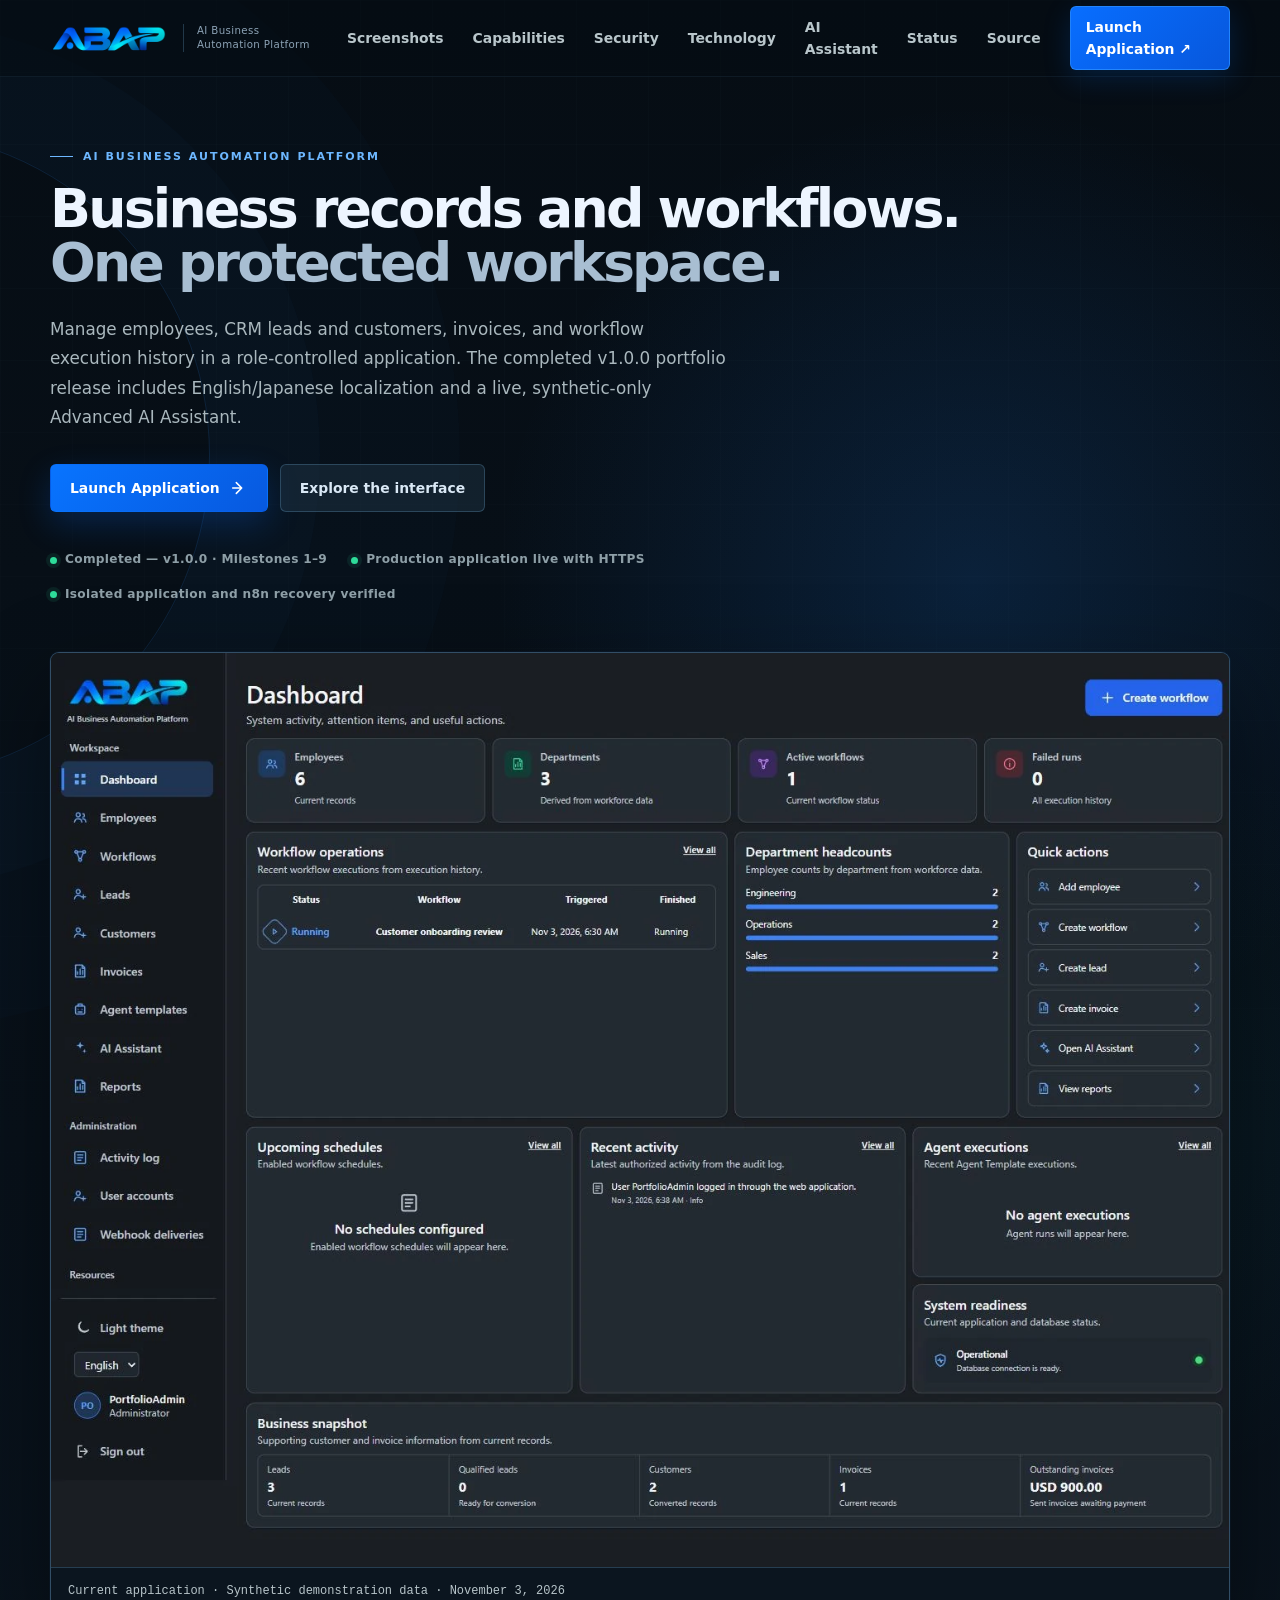
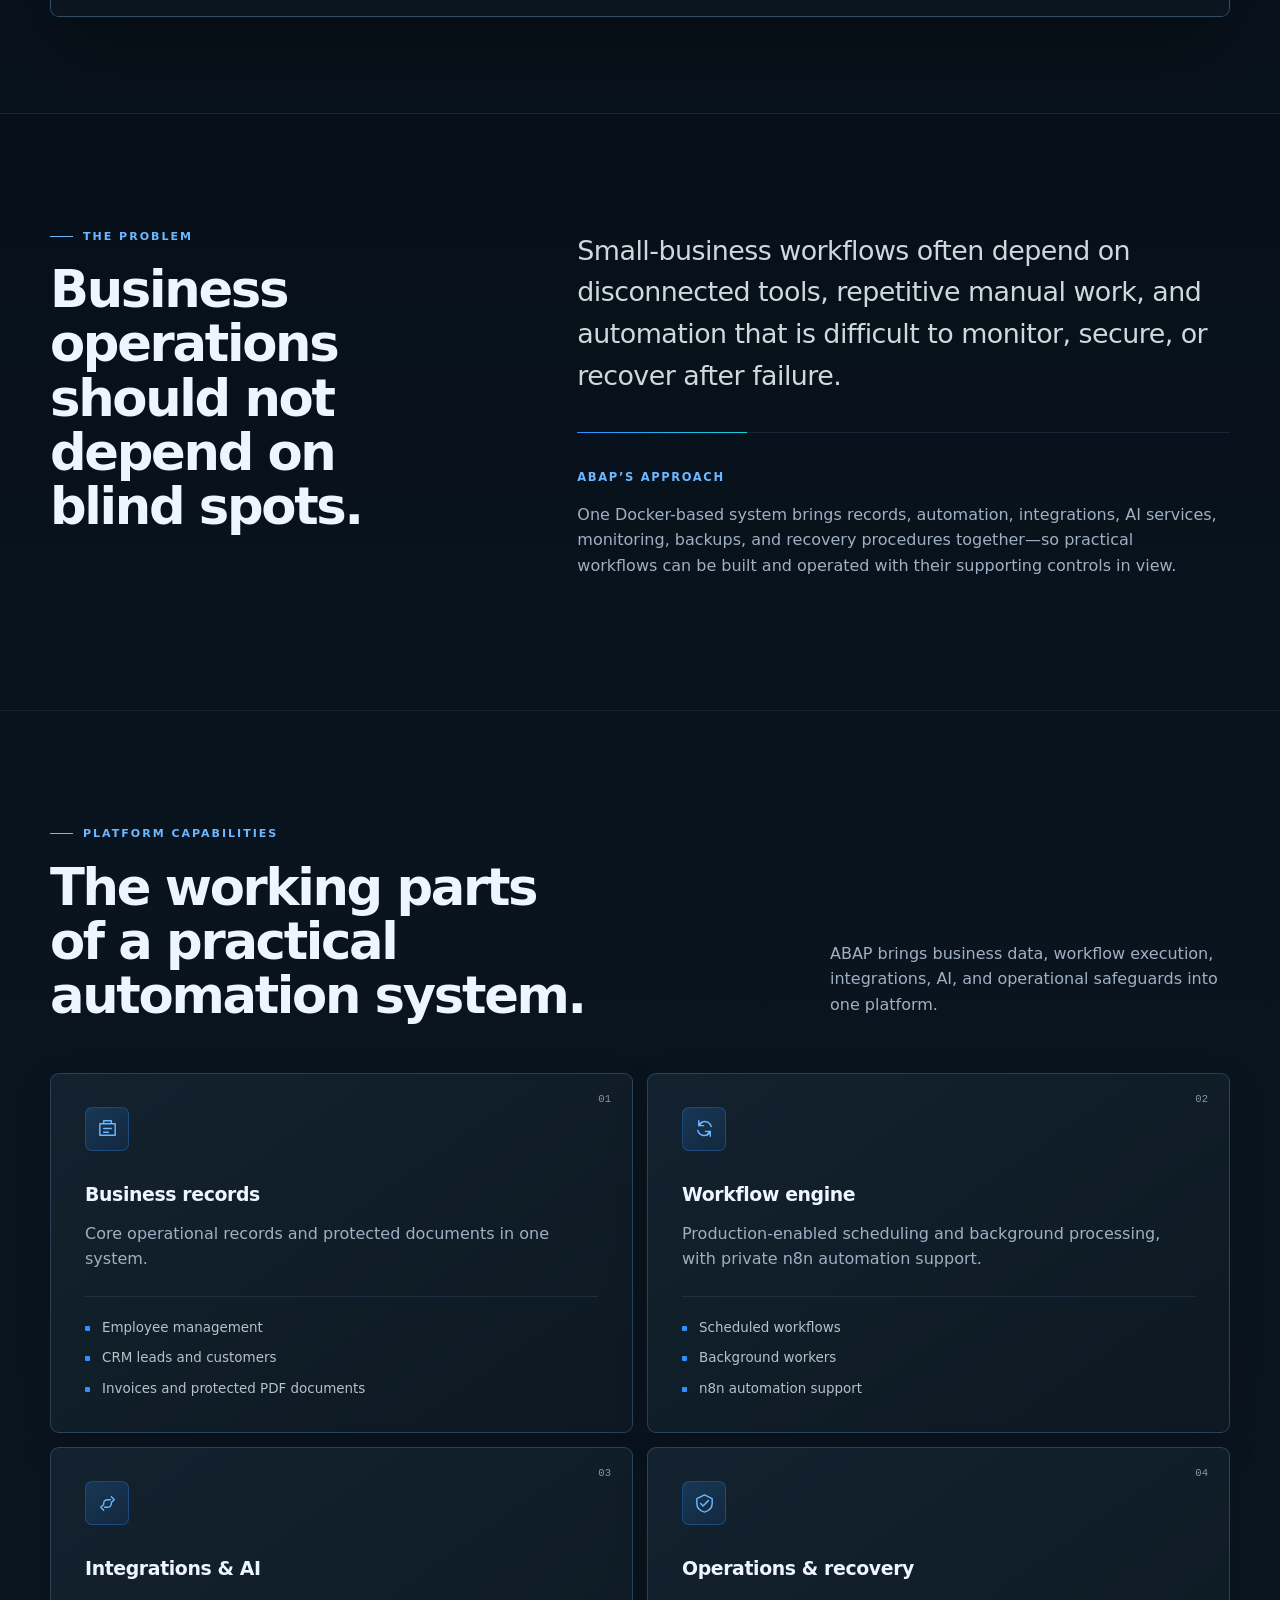
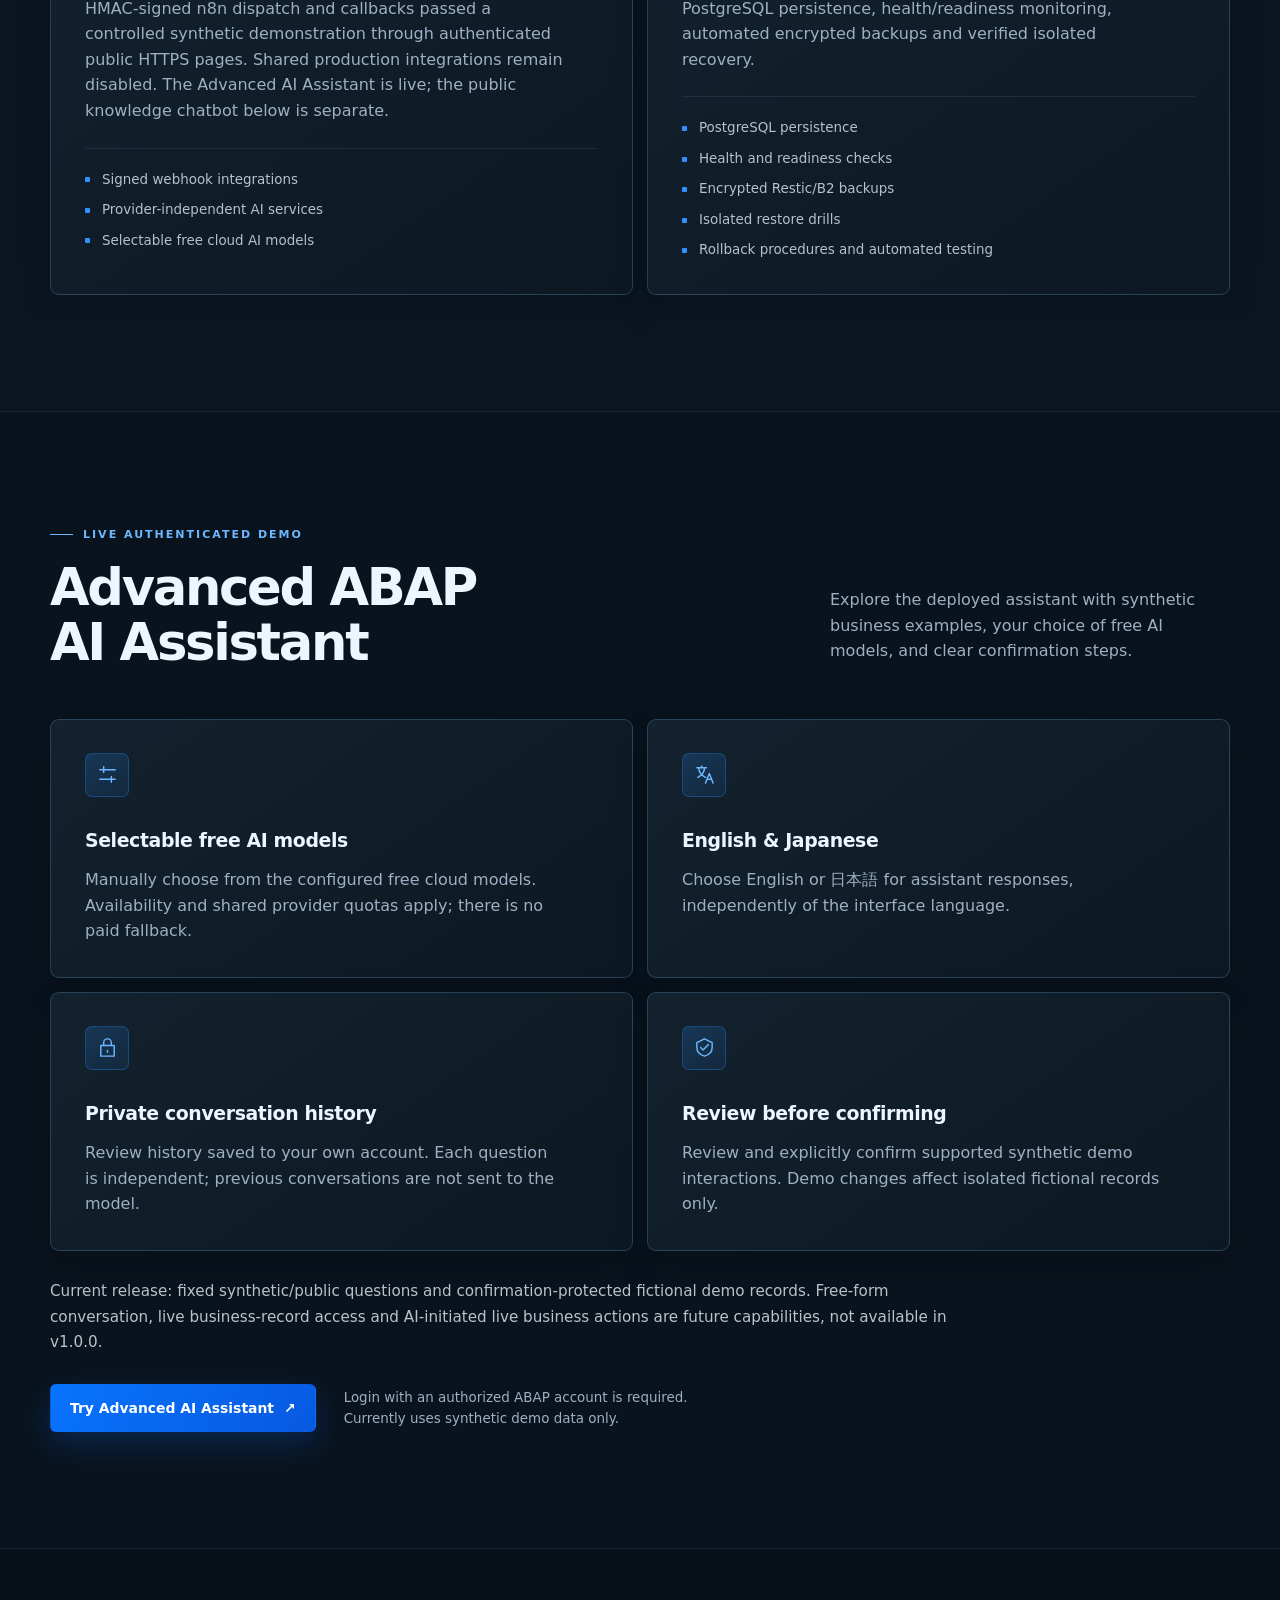
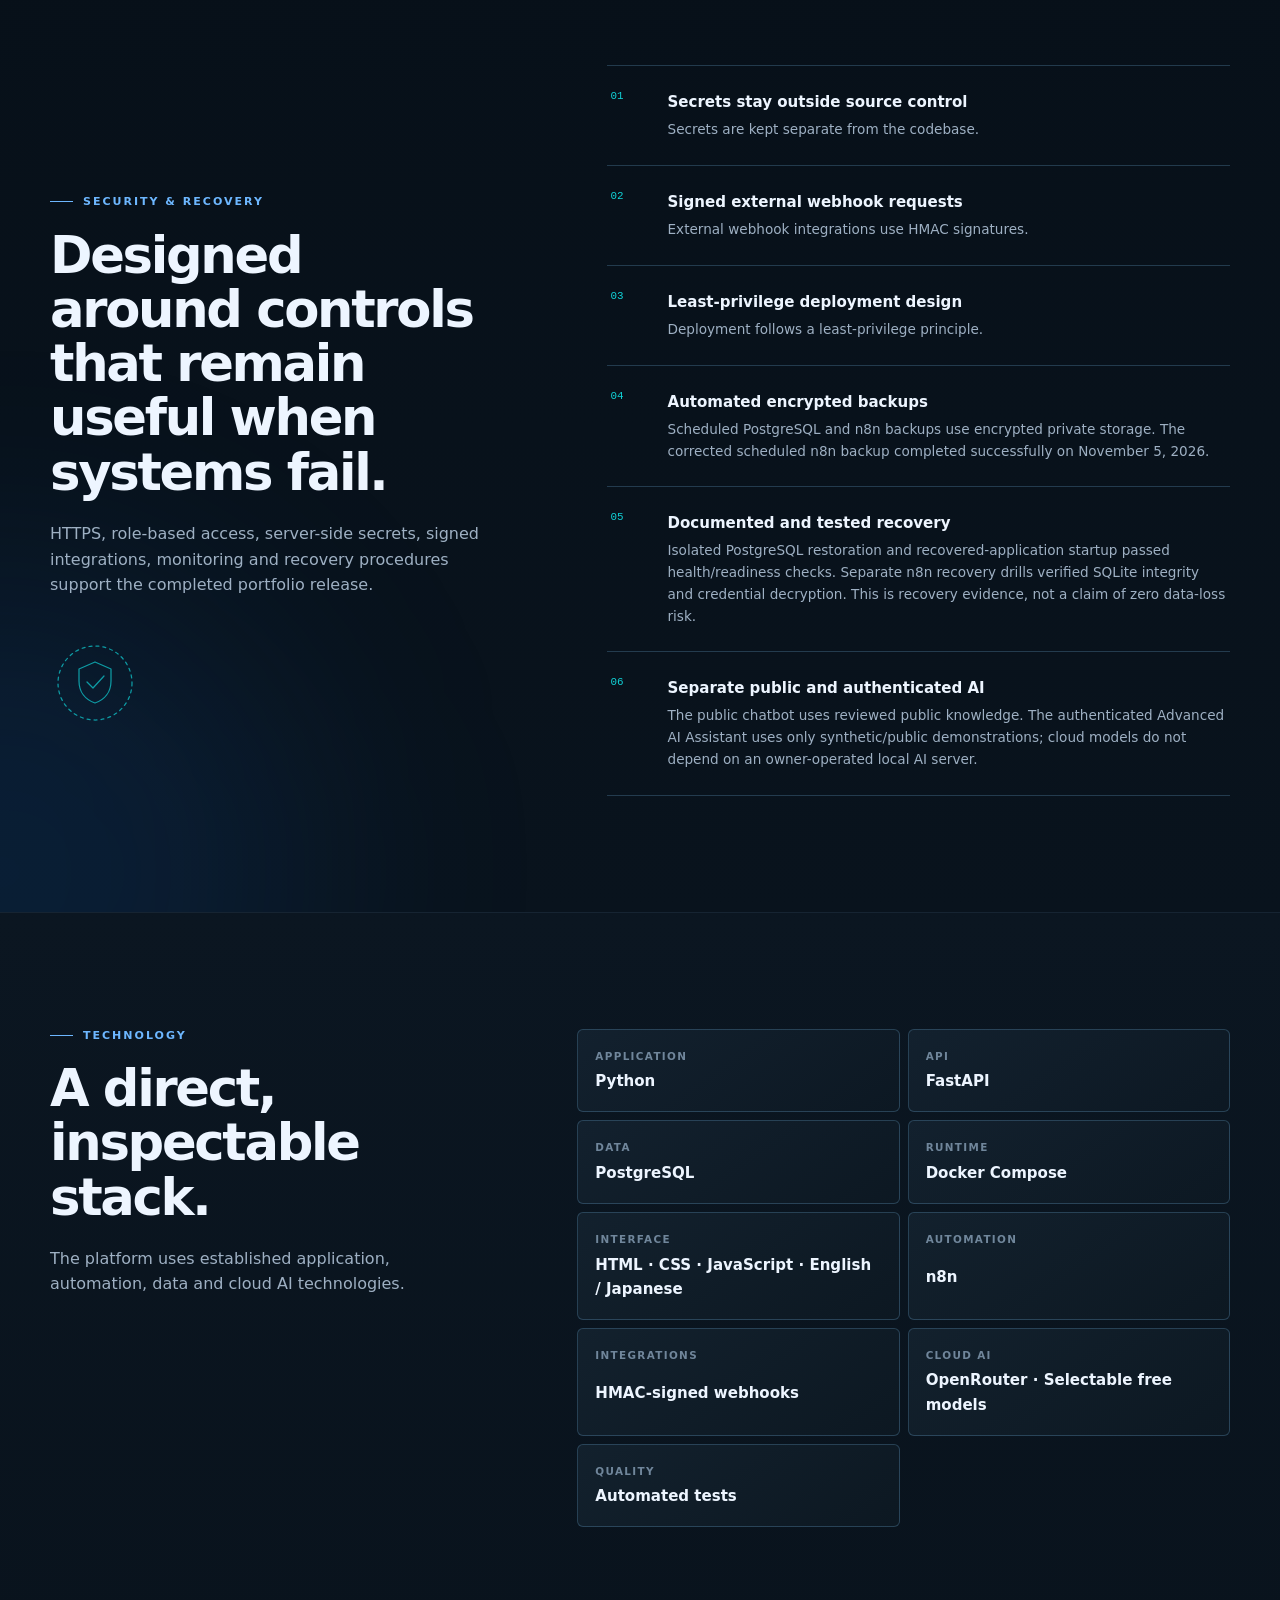
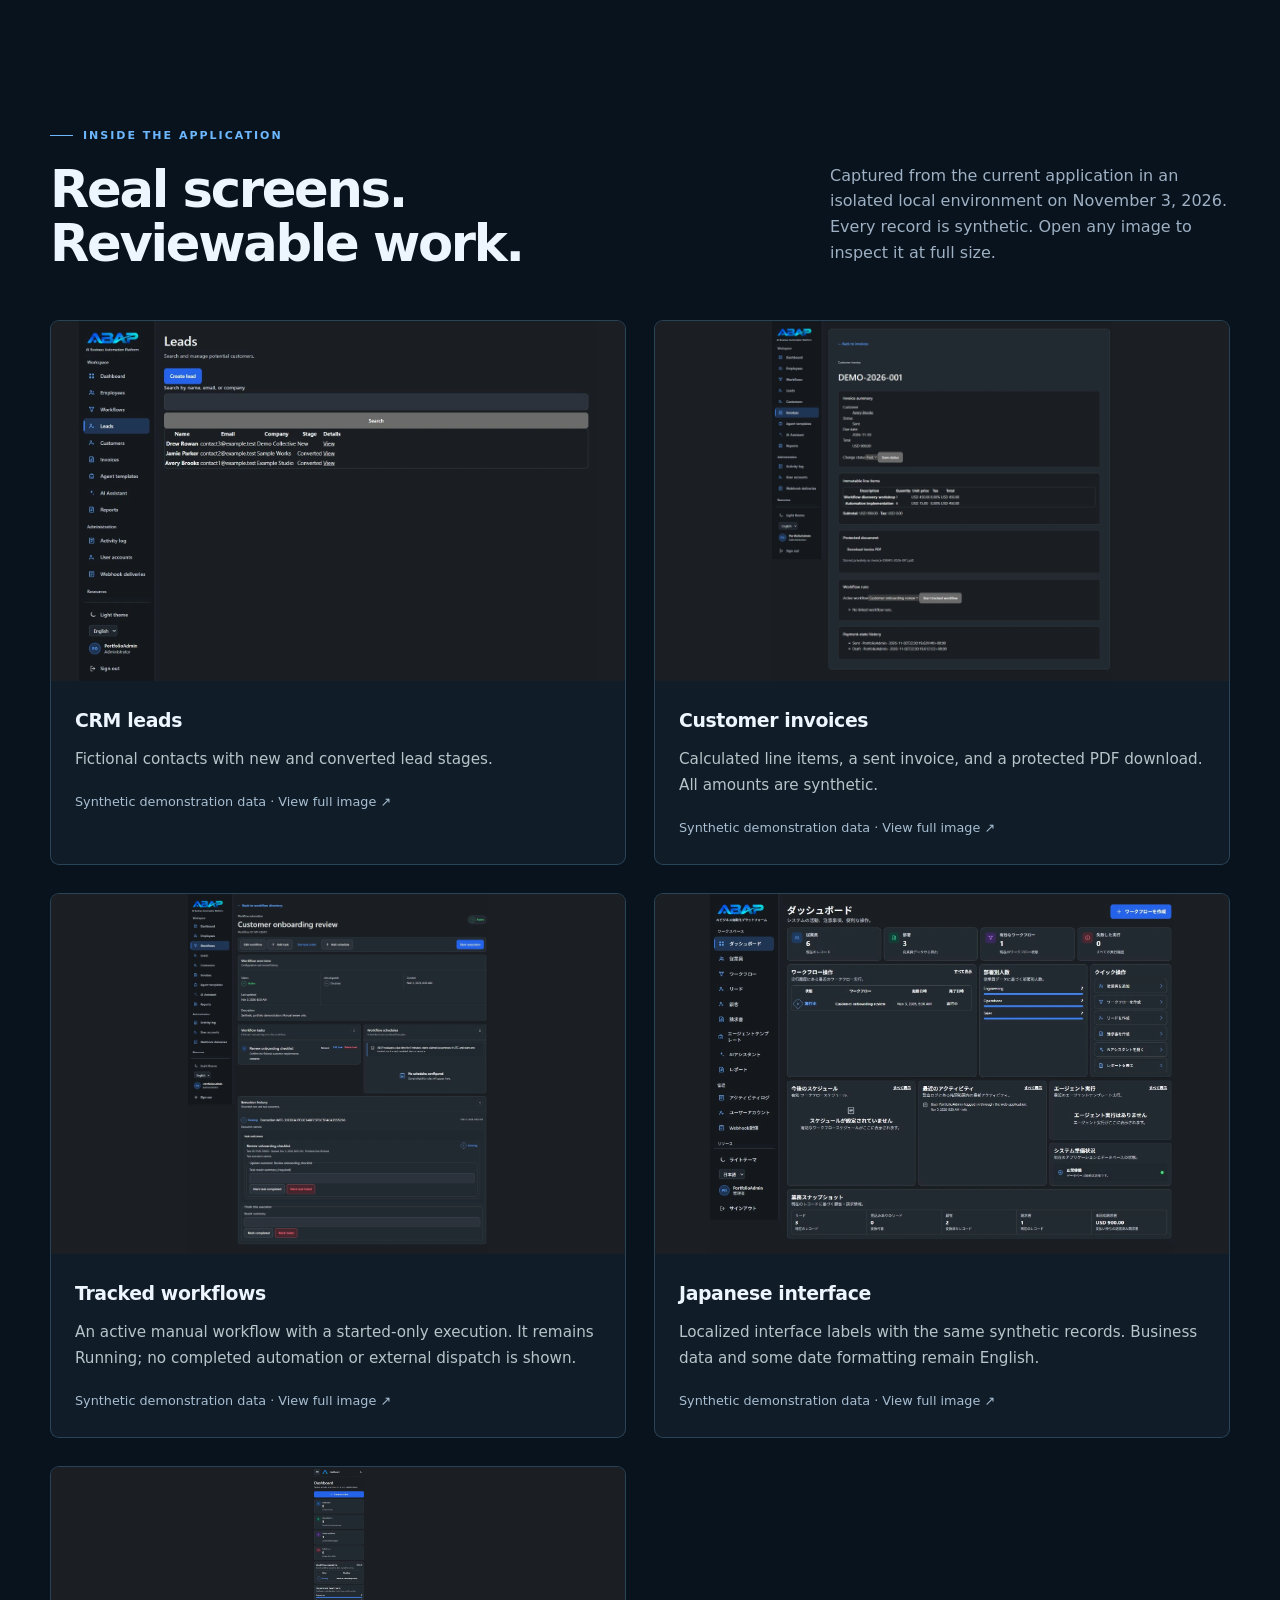
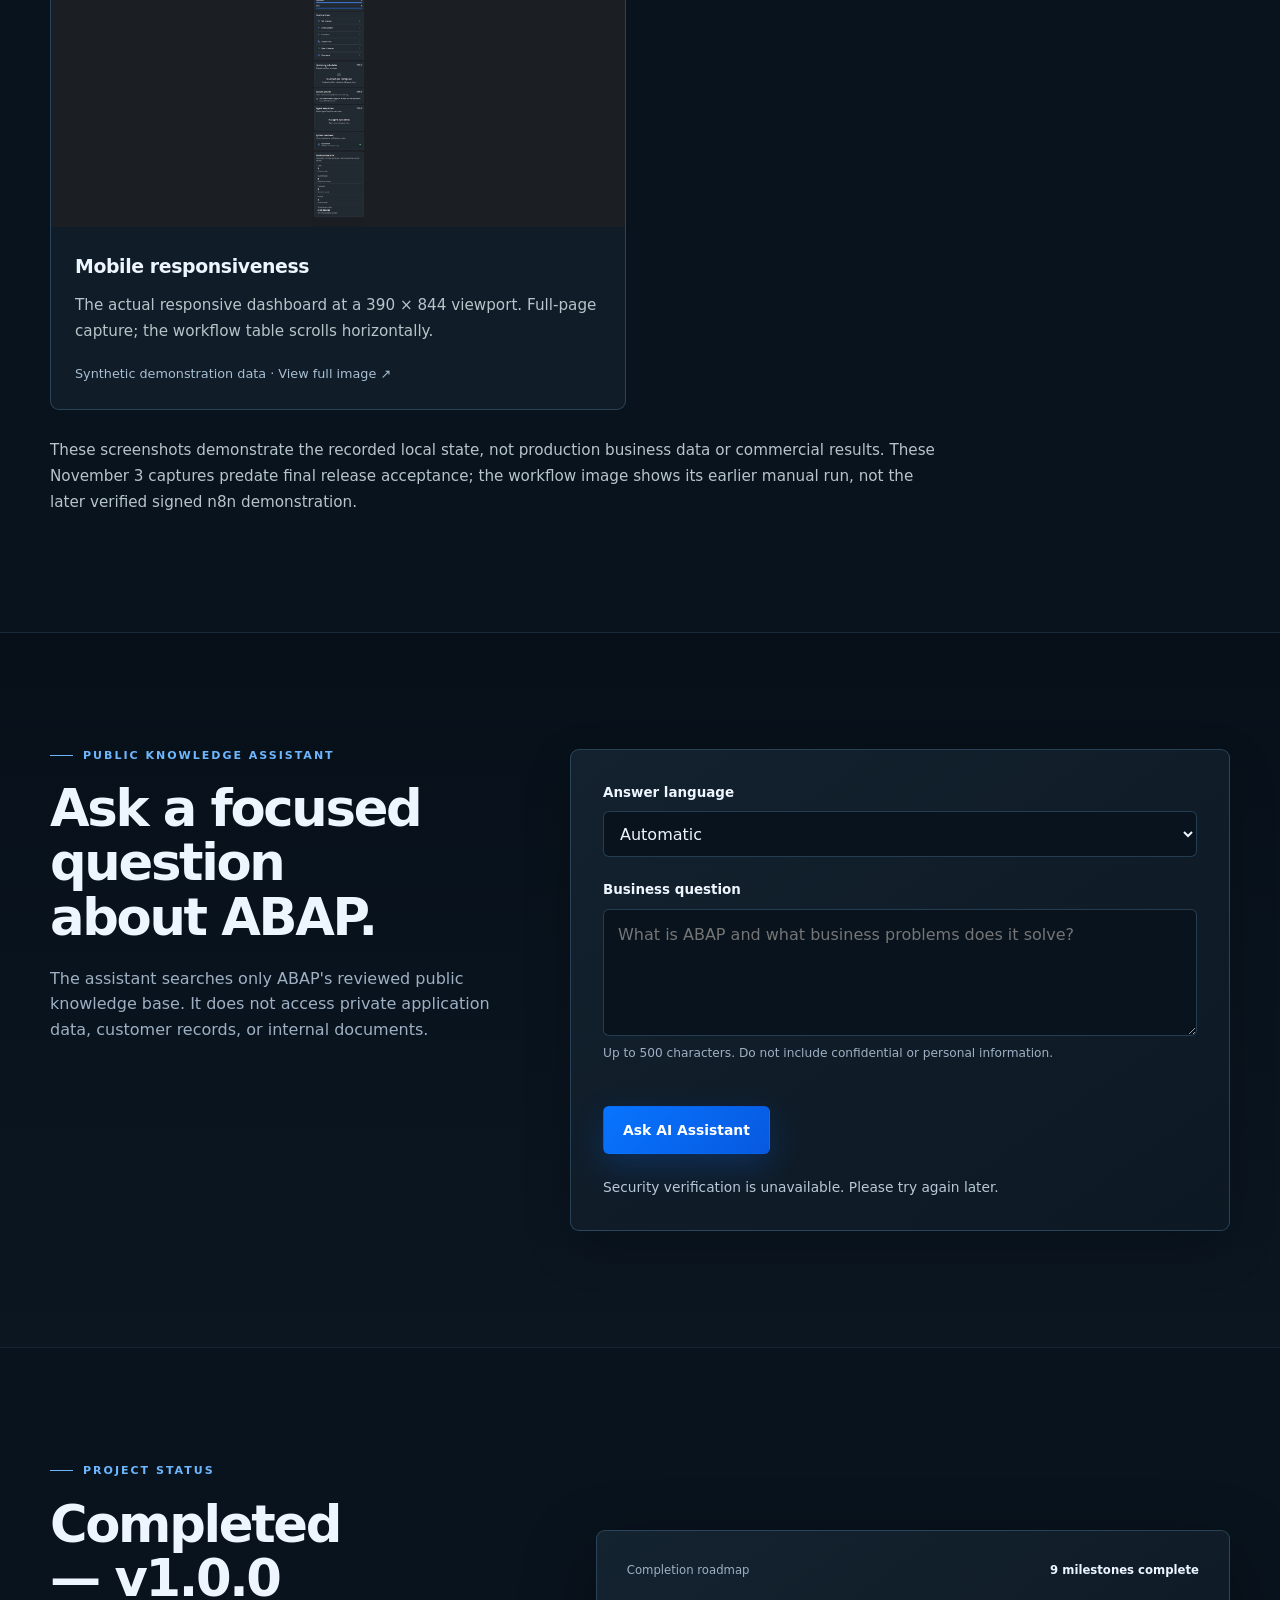
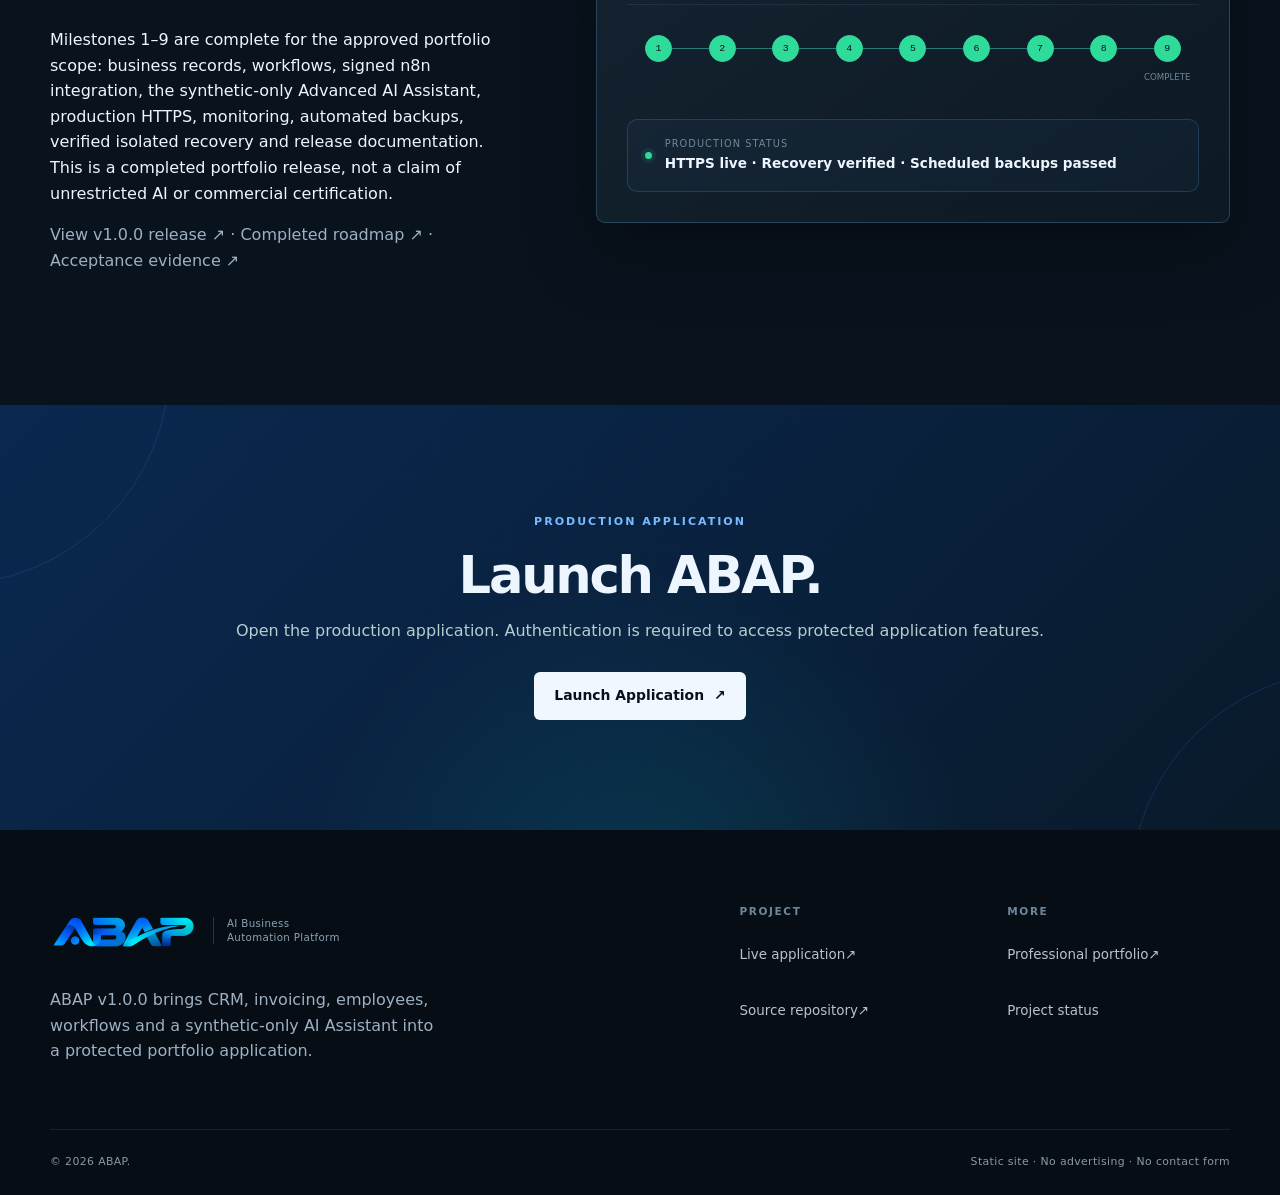
==== commit 91ba9970: "Show completed ABAP v1.0.0 release and verified portfolio scope" ====
--- a/index.html
+++ b/index.html
@@ -4,7 +4,7 @@
     <meta charset="utf-8">
     <meta name="viewport" content="width=device-width, initial-scale=1">
     <title>ABAP — AI Business Automation Platform</title>
-    <meta name="description" content="ABAP is a portfolio application for managing business records and repeatable workflows.">
+    <meta name="description" content="ABAP v1.0.0: CRM, invoicing, employees, signed n8n workflows and a synthetic-only AI Assistant. Completed portfolio release with verified recovery.">
     <meta name="theme-color" content="#0b1116">
     <meta name="color-scheme" content="dark">
     <meta name="robots" content="index, follow">
@@ -14,11 +14,11 @@
     <meta property="og:type" content="website">
     <meta property="og:site_name" content="ABAP">
     <meta property="og:title" content="ABAP — AI Business Automation Platform">
-    <meta property="og:description" content="Manage business records and repeatable workflows in a protected portfolio application.">
+    <meta property="og:description" content="ABAP v1.0.0 brings CRM, invoicing, employees, workflows and a synthetic-only AI Assistant into a protected portfolio application.">
     <meta property="og:url" content="https://abap.dennisbasadre.com/">
     <meta name="twitter:card" content="summary">
     <meta name="twitter:title" content="ABAP — AI Business Automation Platform">
-    <meta name="twitter:description" content="Manage business records and repeatable workflows in a protected portfolio application.">
+    <meta name="twitter:description" content="ABAP v1.0.0 brings CRM, invoicing, employees, workflows and a synthetic-only AI Assistant into a protected portfolio application.">
 
     <link rel="stylesheet" href="styles.css">
     <script src="public-rag-config.js"></script>
@@ -62,7 +62,7 @@
           <div class="hero-copy">
             <p class="eyebrow reveal">AI Business Automation Platform</p>
             <h1 id="hero-title" class="reveal reveal-delay-1">Business records and workflows. <span>One protected workspace.</span></h1>
-            <p class="hero-summary reveal reveal-delay-2">Manage employees, CRM leads and customers, invoices, and workflow execution history in a role-controlled application. ABAP is a production-hosted portfolio project with English and Japanese interfaces; optional integrations have separate availability boundaries.</p>
+            <p class="hero-summary reveal reveal-delay-2">Manage employees, CRM leads and customers, invoices, and workflow execution history in a role-controlled application. The completed v1.0.0 portfolio release includes English/Japanese localization and a live, synthetic-only Advanced AI Assistant.</p>
             <div class="hero-actions reveal reveal-delay-3">
               <a class="button button-primary" href="https://app.dennisbasadre.com">
                 Launch Application
@@ -71,9 +71,9 @@
               <a class="button button-secondary" href="#product-gallery">Explore the interface</a>
             </div>
             <ul class="hero-facts reveal reveal-delay-3" aria-label="Project facts">
-              <li><span class="signal signal-complete"></span>Milestones 1–5 complete</li>
+              <li><span class="signal signal-complete"></span>Completed — v1.0.0 · Milestones 1–9</li>
               <li><span class="signal signal-complete"></span>Production application live with HTTPS</li>
-              <li><span class="signal signal-complete"></span>Recovery drill verified October 8</li>
+              <li><span class="signal signal-complete"></span>Isolated application and n8n recovery verified</li>
             </ul>
           </div>
 
@@ -140,11 +140,11 @@
               <div class="card-number">03</div>
               <div class="card-icon" aria-hidden="true"><svg viewBox="0 0 24 24"><path d="M8 12a4 4 0 0 1 4-4h3m1-3 3 3-3 3M16 12a4 4 0 0 1-4 4H9m-1 3-3-3 3-3"/></svg></div>
               <h3>Integrations &amp; AI</h3>
-              <p>Implemented and privately tested signed connections and provider-independent AI services; these protected-workflow integrations have separate production gates. The public knowledge assistant below is a separate integration.</p>
+              <p>HMAC-signed n8n dispatch and callbacks passed a controlled synthetic demonstration through authenticated public HTTPS pages. Shared production integrations remain disabled. The Advanced AI Assistant is live; the public knowledge chatbot below is separate.</p>
               <ul>
                 <li>Signed webhook integrations</li>
                 <li>Provider-independent AI services</li>
-                <li>Local Qwen through llama.cpp</li>
+                <li>Selectable free cloud AI models</li>
               </ul>
             </article>
 
@@ -152,7 +152,7 @@
               <div class="card-number">04</div>
               <div class="card-icon" aria-hidden="true"><svg viewBox="0 0 24 24"><path d="M12 3 4 7v5c0 4.7 3.2 7.7 8 9 4.8-1.3 8-4.3 8-9V7zM8 12l2.5 2.5L16 9"/></svg></div>
               <h3>Operations &amp; recovery</h3>
-              <p>Production persistence, health checks, encrypted backups, and tested recovery procedures.</p>
+              <p>PostgreSQL persistence, health/readiness monitoring, automated encrypted backups and verified isolated recovery.</p>
               <ul>
                 <li>PostgreSQL persistence</li>
                 <li>Health and readiness checks</li>
@@ -165,13 +165,55 @@
         </div>
       </section>
 
+      <section class="section advanced-assistant" id="advanced-assistant" aria-labelledby="advanced-assistant-title">
+        <div class="shell">
+          <div class="section-heading reveal">
+            <div>
+              <p class="eyebrow">Live authenticated demo</p>
+              <h2 id="advanced-assistant-title">Advanced ABAP AI Assistant</h2>
+            </div>
+            <p>Explore the deployed assistant with synthetic business examples, your choice of free AI models, and clear confirmation steps.</p>
+          </div>
+
+          <div class="capability-grid">
+            <article class="capability-card reveal">
+              <div class="card-icon" aria-hidden="true"><svg viewBox="0 0 24 24"><path d="M4 7h16M4 17h16M8 4v6m8 4v6"/></svg></div>
+              <h3>Selectable free AI models</h3>
+              <p>Manually choose from the configured free cloud models. Availability and shared provider quotas apply; there is no paid fallback.</p>
+            </article>
+            <article class="capability-card reveal reveal-delay-1">
+              <div class="card-icon" aria-hidden="true"><svg viewBox="0 0 24 24"><path d="M4 5h10M9 3v2m-3 0c0 5 3 8 7 10M12 5c0 5-3 8-7 10m8 6 4-10 4 10m-6-4h4"/></svg></div>
+              <h3>English &amp; Japanese</h3>
+              <p>Choose English or <span lang="ja">日本語</span> for assistant responses, independently of the interface language.</p>
+            </article>
+            <article class="capability-card reveal">
+              <div class="card-icon" aria-hidden="true"><svg viewBox="0 0 24 24"><path d="M5 10h14v11H5zM8 10V7a4 4 0 0 1 8 0v3m-4 5v2"/></svg></div>
+              <h3>Private conversation history</h3>
+              <p>Review history saved to your own account. Each question is independent; previous conversations are not sent to the model.</p>
+            </article>
+            <article class="capability-card reveal reveal-delay-1">
+              <div class="card-icon" aria-hidden="true"><svg viewBox="0 0 24 24"><path d="M12 3 4 7v5c0 4.7 3.2 7.7 8 9 4.8-1.3 8-4.3 8-9V7zM8 12l2.5 2.5L16 9"/></svg></div>
+              <h3>Review before confirming</h3>
+              <p>Review and explicitly confirm supported synthetic demo interactions. Demo changes affect isolated fictional records only.</p>
+            </article>
+          </div>
+
+          <p class="gallery-note">Current release: fixed synthetic/public questions and confirmation-protected fictional demo records. Free-form conversation, live business-record access and AI-initiated live business actions are future capabilities, not available in v1.0.0.</p>
+
+          <div class="advanced-assistant-actions reveal">
+            <a class="button button-primary" href="https://app.dennisbasadre.com/ai-assistant/advanced" aria-describedby="advanced-assistant-access">Try Advanced AI Assistant <span aria-hidden="true">↗</span></a>
+            <p id="advanced-assistant-access">Login with an authorized ABAP account is required.<br>Currently uses synthetic demo data only.</p>
+          </div>
+        </div>
+      </section>
+
       <section class="section security" id="security" aria-labelledby="security-title">
         <div class="security-glow" aria-hidden="true"></div>
         <div class="shell security-layout">
           <div class="security-copy reveal">
             <p class="eyebrow">Security &amp; recovery</p>
             <h2 id="security-title">Designed around controls that remain useful when systems fail.</h2>
-            <p>ABAP’s security and reliability principles cover how secrets, integrations, deployment, backups, recovery, local AI, and the public site are handled.</p>
+            <p>HTTPS, role-based access, server-side secrets, signed integrations, monitoring and recovery procedures support the completed portfolio release.</p>
             <div class="security-seal" aria-hidden="true">
               <svg viewBox="0 0 86 86"><circle cx="43" cy="43" r="37"/><path d="M43 22 27 29v12c0 11 6.4 18.7 16 22 9.6-3.3 16-11 16-22V29zM35 42l6 6 11-12"/></svg>
             </div>
@@ -181,9 +223,9 @@
             <li><span>01</span><div><strong>Secrets stay outside source control</strong><p>Secrets are kept separate from the codebase.</p></div></li>
             <li><span>02</span><div><strong>Signed external webhook requests</strong><p>External webhook integrations use HMAC signatures.</p></div></li>
             <li><span>03</span><div><strong>Least-privilege deployment design</strong><p>Deployment follows a least-privilege principle.</p></div></li>
-            <li><span>04</span><div><strong>Encrypted backups</strong><p>Production PostgreSQL backups are encrypted with Restic and stored in private Backblaze B2 storage.</p></div></li>
-            <li><span>05</span><div><strong>Documented and tested recovery</strong><p>On October 8, 2026, an isolated recovery drill restored 22 PostgreSQL tables, verified application records, and passed health and readiness checks.</p></div></li>
-            <li><span>06</span><div><strong>Separated public and local systems</strong><p>Local AI stays outside the public cloud deployment, while the public landing page remains available independently of the application server.</p></div></li>
+            <li><span>04</span><div><strong>Automated encrypted backups</strong><p>Scheduled PostgreSQL and n8n backups use encrypted private storage. The corrected scheduled n8n backup completed successfully on November 5, 2026.</p></div></li>
+            <li><span>05</span><div><strong>Documented and tested recovery</strong><p>Isolated PostgreSQL restoration and recovered-application startup passed health/readiness checks. Separate n8n recovery drills verified SQLite integrity and credential decryption. This is recovery evidence, not a claim of zero data-loss risk.</p></div></li>
+            <li><span>06</span><div><strong>Separate public and authenticated AI</strong><p>The public chatbot uses reviewed public knowledge. The authenticated Advanced AI Assistant uses only synthetic/public demonstrations; cloud models do not depend on an owner-operated local AI server.</p></div></li>
           </ol>
         </div>
       </section>
@@ -193,7 +235,7 @@
           <div class="section-intro reveal">
             <p class="eyebrow">Technology</p>
             <h2 id="technology-title">A direct, inspectable stack.</h2>
-            <p>The platform uses established application, automation, data, and local AI technologies.</p>
+            <p>The platform uses established application, automation, data and cloud AI technologies.</p>
           </div>
           <ul class="technology-list reveal reveal-delay-1" aria-label="Technology stack">
             <li><span>Application</span><strong>Python</strong></li>
@@ -203,7 +245,7 @@
             <li><span>Interface</span><strong>HTML · CSS · JavaScript · English / Japanese</strong></li>
             <li><span>Automation</span><strong>n8n</strong></li>
             <li><span>Integrations</span><strong>HMAC-signed webhooks</strong></li>
-            <li><span>Local AI</span><strong>llama.cpp · Qwen</strong></li>
+            <li><span>Cloud AI</span><strong>OpenRouter · Selectable free models</strong></li>
             <li><span>Quality</span><strong>Automated tests</strong></li>
           </ul>
         </div>
@@ -237,7 +279,7 @@
               <figcaption><h3>Mobile responsiveness</h3><p>The actual responsive dashboard at a 390 × 844 viewport. Full-page capture; the workflow table scrolls horizontally.</p><span>Synthetic demonstration data · View full image ↗</span></figcaption>
             </figure>
           </div>
-          <p class="gallery-note">These screenshots demonstrate the recorded local state, not production business data or commercial results. No AI Assistant screenshot is included because an isolated provider response has not been verified.</p>
+          <p class="gallery-note">These screenshots demonstrate the recorded local state, not production business data or commercial results. These November 3 captures predate final release acceptance; the workflow image shows its earlier manual run, not the later verified signed n8n demonstration.</p>
         </div>
       </section>
 
@@ -286,25 +328,26 @@
         <div class="shell status-layout">
           <div class="status-copy reveal">
             <p class="eyebrow">Project status</p>
-            <h2 id="status-title">Production is live; the roadmap remains active.</h2>
-            <p>Milestones 1 through 5 are complete. Milestone 6 capabilities are implemented and privately tested, while selected integrations remain disabled in production. Milestones 7 and 8 are in progress: HTTPS is live, and the October 8 encrypted backup and isolated recovery drill passed.</p>
+            <h2 id="status-title">Completed — v1.0.0</h2>
+            <p>Milestones 1–9 are complete for the approved portfolio scope: business records, workflows, signed n8n integration, the synthetic-only Advanced AI Assistant, production HTTPS, monitoring, automated backups, verified isolated recovery and release documentation. This is a completed portfolio release, not a claim of unrestricted AI or commercial certification.</p>
+            <p><a href="https://github.com/Denxell17/AI-Business-Automation-Platform/releases/tag/v1.0.0">View v1.0.0 release ↗</a> · <a href="https://github.com/Denxell17/AI-Business-Automation-Platform/blob/main/docs/roadmap/full-platform-completion-roadmap.md">Completed roadmap ↗</a> · <a href="https://github.com/Denxell17/AI-Business-Automation-Platform/blob/69a21d7/docs/deployment/final-platform-acceptance-20261104.md">Acceptance evidence ↗</a></p>
           </div>
           <div class="roadmap reveal reveal-delay-1" aria-label="Milestone progress">
-            <div class="roadmap-topline"><span>Completion roadmap</span><strong>5 complete · 1 tested · 2 in progress · 1 planned</strong></div>
+            <div class="roadmap-topline"><span>Completion roadmap</span><strong>9 milestones complete</strong></div>
             <ol>
               <li class="complete" aria-label="Milestone 1 complete"><span>1</span><small>Complete</small></li>
               <li class="complete" aria-label="Milestone 2 complete"><span>2</span><small>Complete</small></li>
               <li class="complete" aria-label="Milestone 3 complete"><span>3</span><small>Complete</small></li>
               <li class="complete" aria-label="Milestone 4 complete"><span>4</span><small>Complete</small></li>
               <li class="complete" aria-label="Milestone 5 complete"><span>5</span><small>Complete</small></li>
-              <li class="tested" aria-label="Milestone 6 implemented and privately tested"><span>6</span><small>Tested</small></li>
-              <li class="current" aria-label="Milestone 7 in progress"><span>7</span><small>In progress</small></li>
-              <li class="current" aria-label="Milestone 8 in progress"><span>8</span><small>In progress</small></li>
-              <li aria-label="Milestone 9 planned"><span>9</span><small>Planned</small></li>
+              <li class="complete" aria-label="Milestone 6 complete for approved scope"><span>6</span><small>Complete</small></li>
+              <li class="complete" aria-label="Milestone 7 complete for approved scope"><span>7</span><small>Complete</small></li>
+              <li class="complete" aria-label="Milestone 8 complete for approved scope"><span>8</span><small>Complete</small></li>
+              <li class="complete" aria-label="Milestone 9 complete for approved scope"><span>9</span><small>Complete</small></li>
             </ol>
             <div class="current-milestone">
-              <span class="signal signal-progress"></span>
-              <div><small>Production status</small><strong>HTTPS live · Recovery drill passed · Roadmap work continues</strong></div>
+              <span class="signal signal-complete"></span>
+              <div><small>Production status</small><strong>HTTPS live · Recovery verified · Scheduled backups passed</strong></div>
             </div>
           </div>
         </div>
@@ -332,7 +375,7 @@
             </picture>
             <span class="brand-copy"><span>AI Business Automation Platform</span></span>
           </a>
-          <p>Manage business records and repeatable workflows in a protected portfolio application.</p>
+          <p>ABAP v1.0.0 brings CRM, invoicing, employees, workflows and a synthetic-only AI Assistant into a protected portfolio application.</p>
         </div>
         <div class="footer-links">
           <div><h2>Project</h2><a href="https://app.dennisbasadre.com">Live application <span aria-hidden="true">↗</span></a><a href="https://github.com/Denxell17/AI-Business-Automation-Platform">Source repository <span aria-hidden="true">↗</span></a></div>
--- a/styles.css
+++ b/styles.css
@@ -117,6 +117,11 @@
 .solution-label span { display: inline-block; margin-bottom: 15px; color: var(--blue-bright); font-size: .72rem; font-weight: 750; letter-spacing: .14em; text-transform: uppercase; }
 
 .capabilities { background: linear-gradient(180deg, var(--bg), #0b1621); }
+.advanced-assistant { border-top: 1px solid var(--line); }
+.advanced-assistant .capability-card { min-height: 0; }
+.advanced-assistant .capability-card > p { margin-bottom: 0; }
+.advanced-assistant-actions { display: flex; flex-wrap: wrap; align-items: center; gap: 20px 28px; margin-top: 28px; }
+.advanced-assistant-actions > p { margin: 0; color: var(--muted); font-size: .84rem; }
 .section-heading { display: flex; align-items: end; justify-content: space-between; gap: 80px; margin-bottom: 50px; }
 .section-heading h2 { max-width: 680px; margin-bottom: 0; }
 .section-heading > p { max-width: 400px; margin: 0 0 5px; color: var(--muted); }
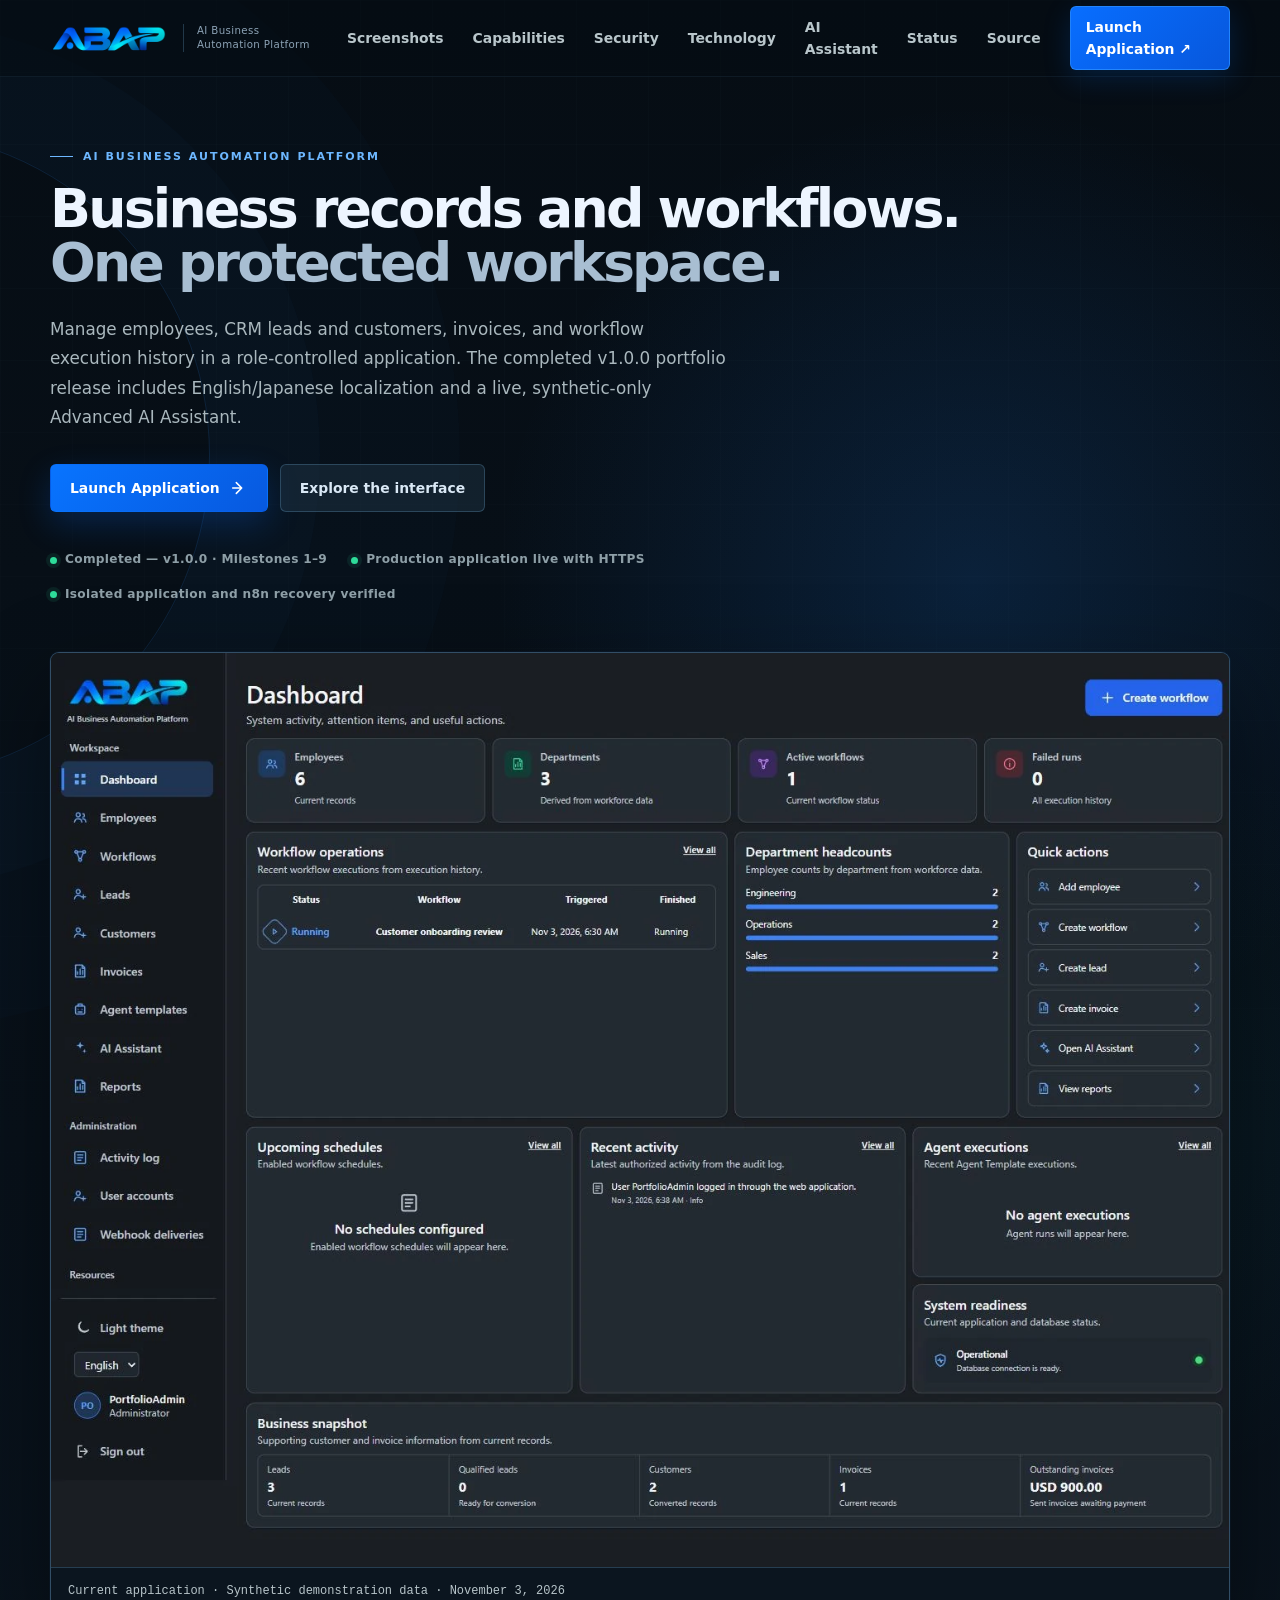
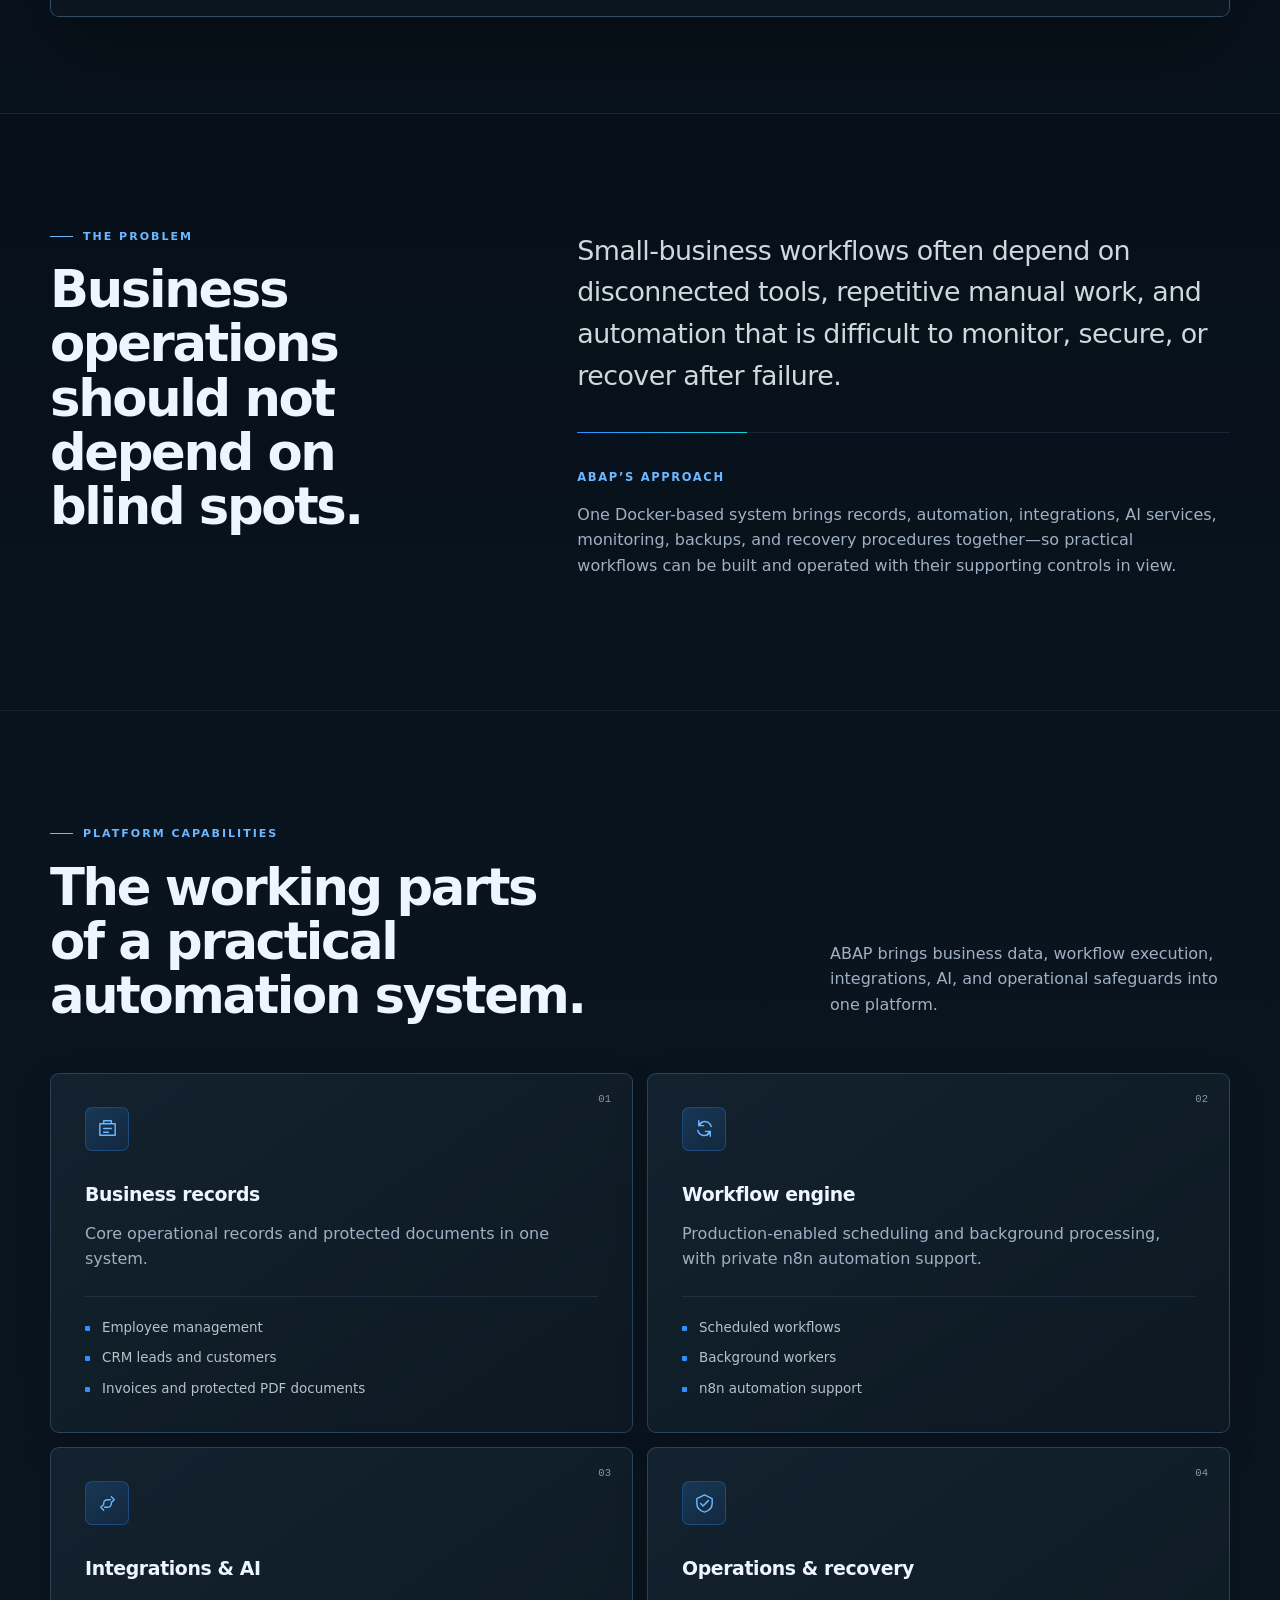
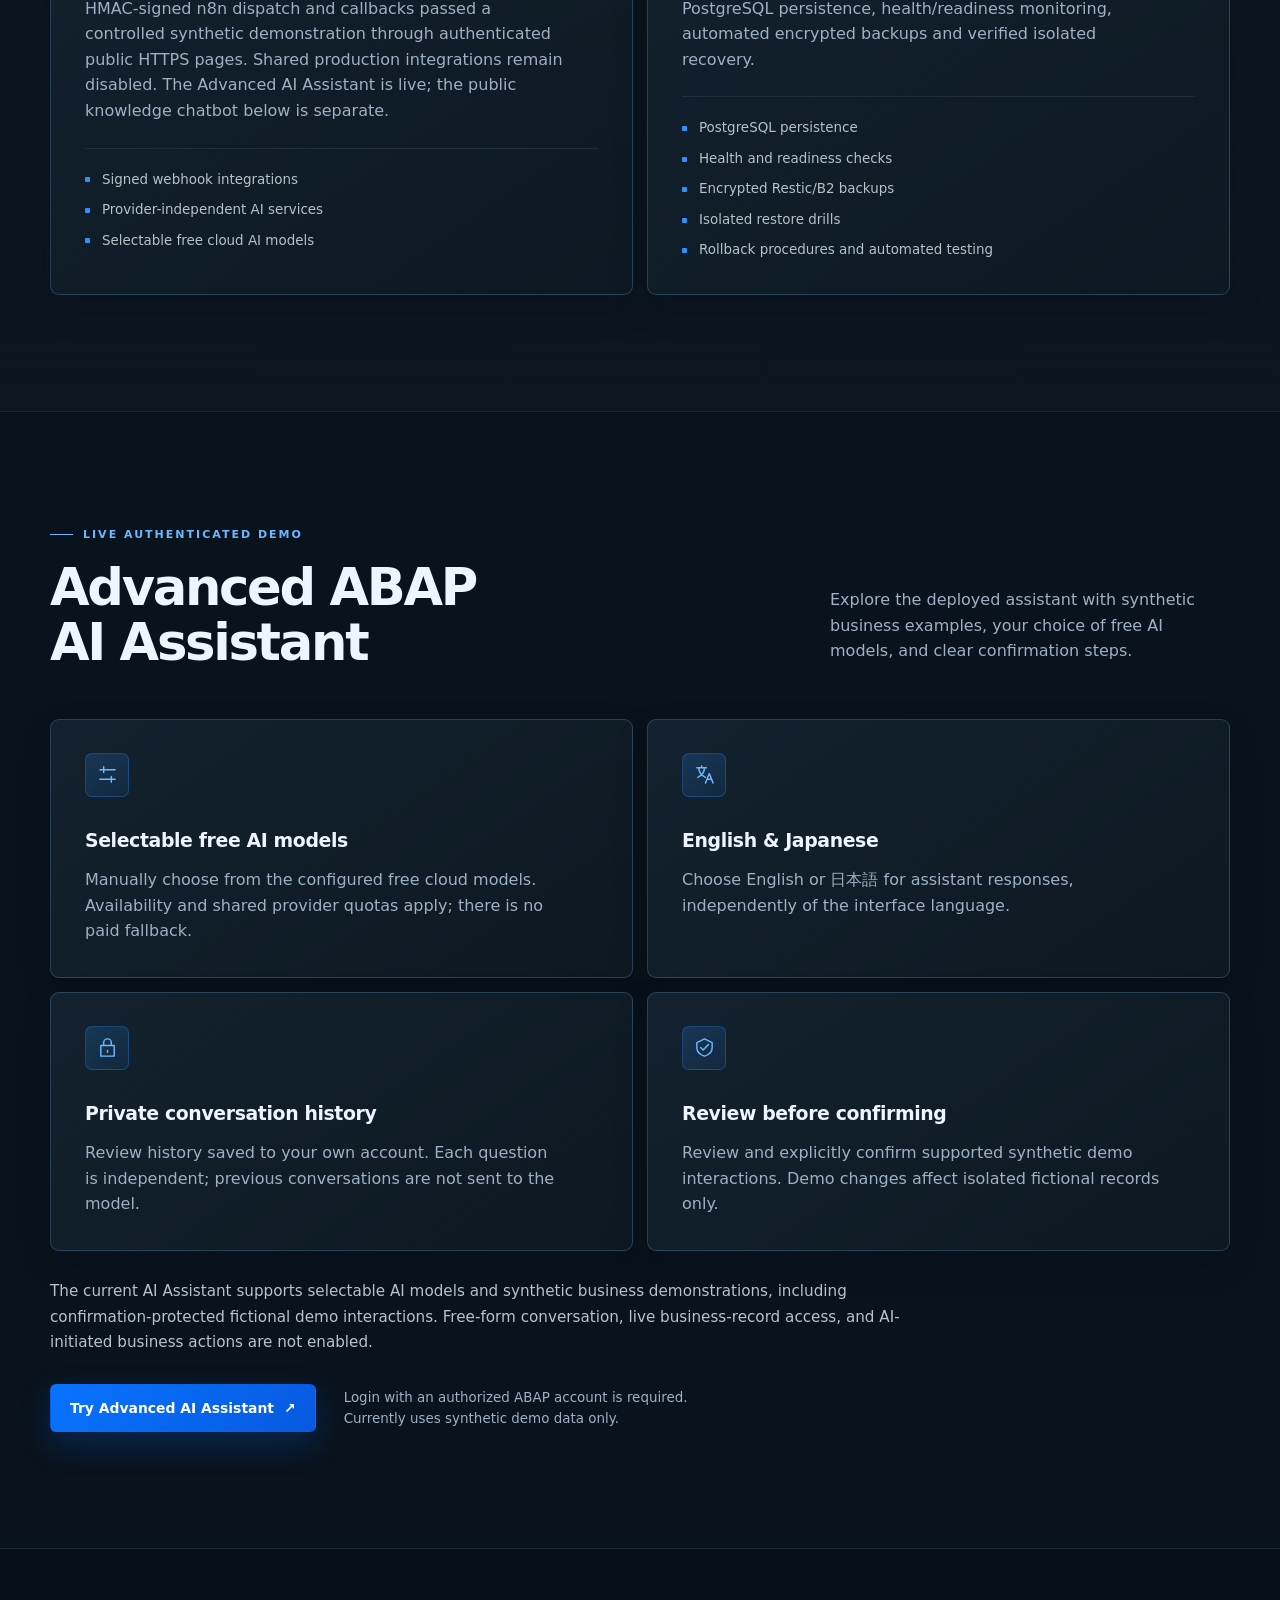
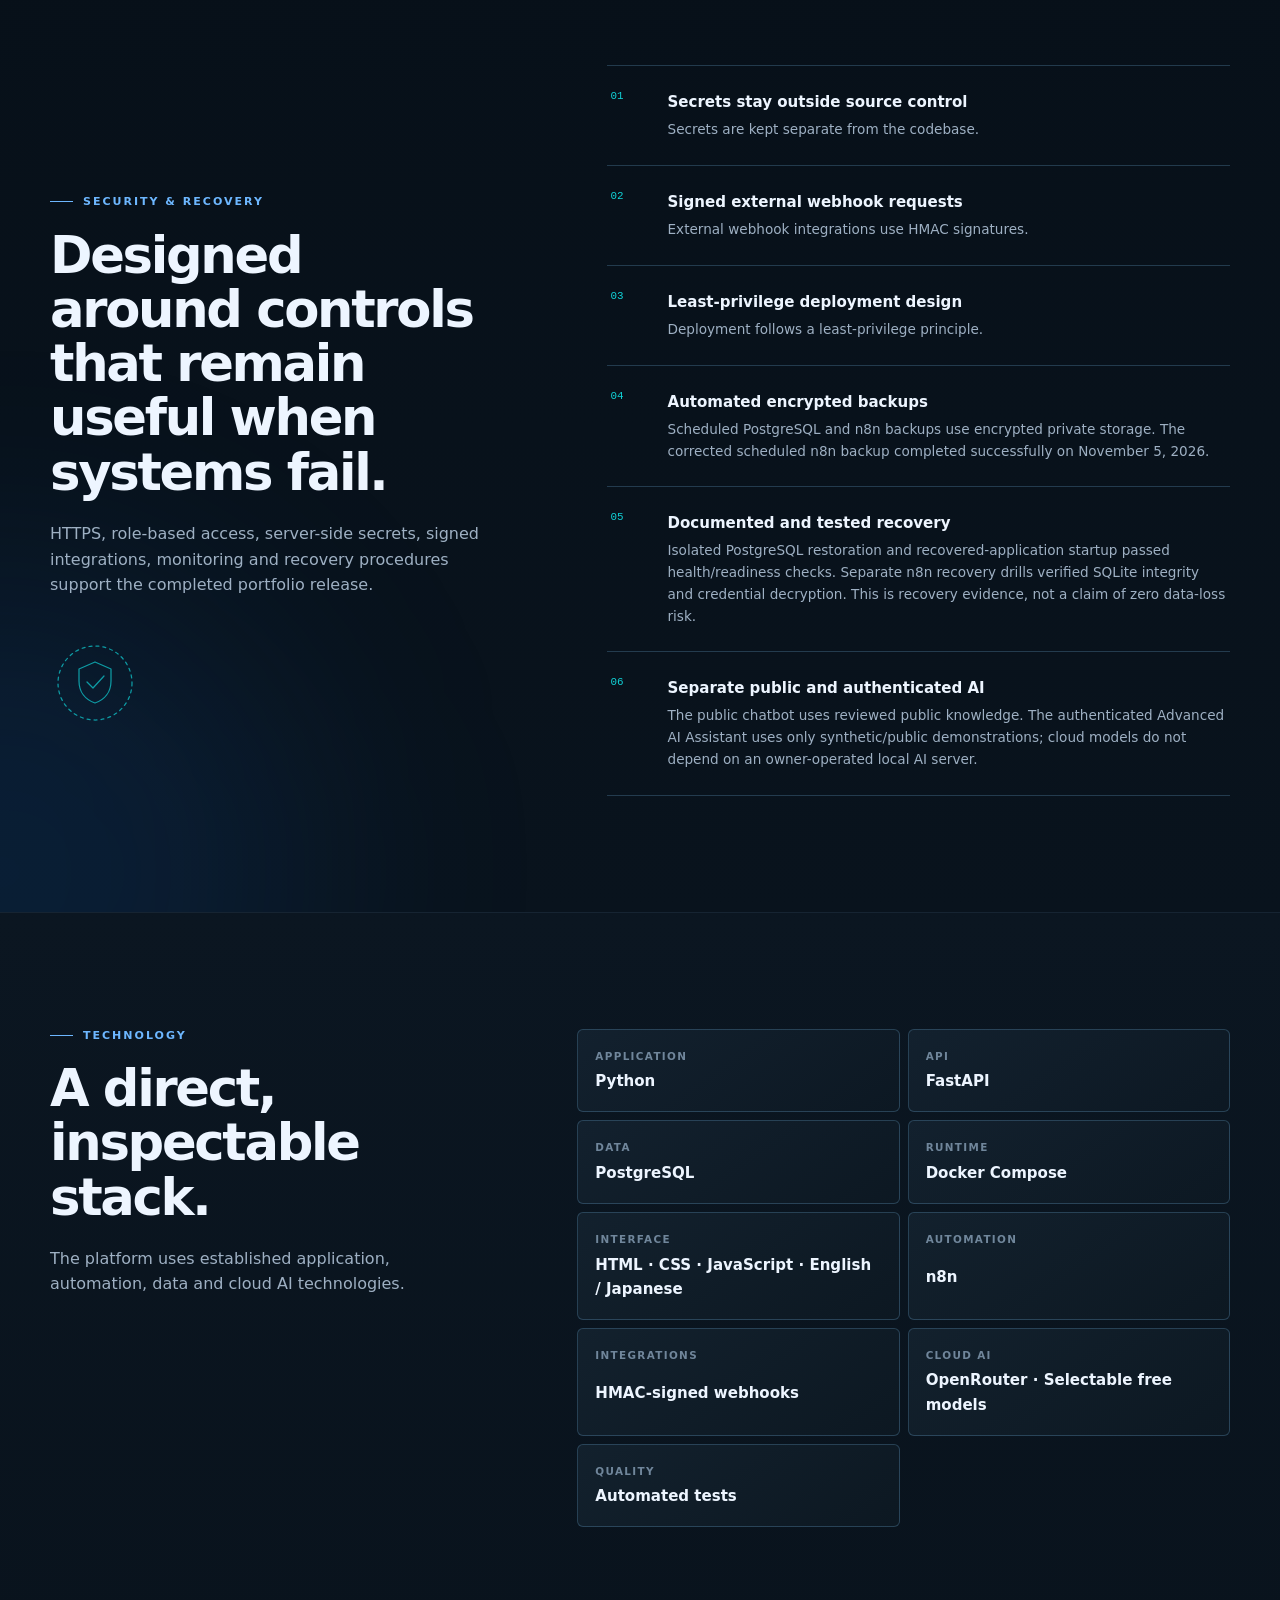
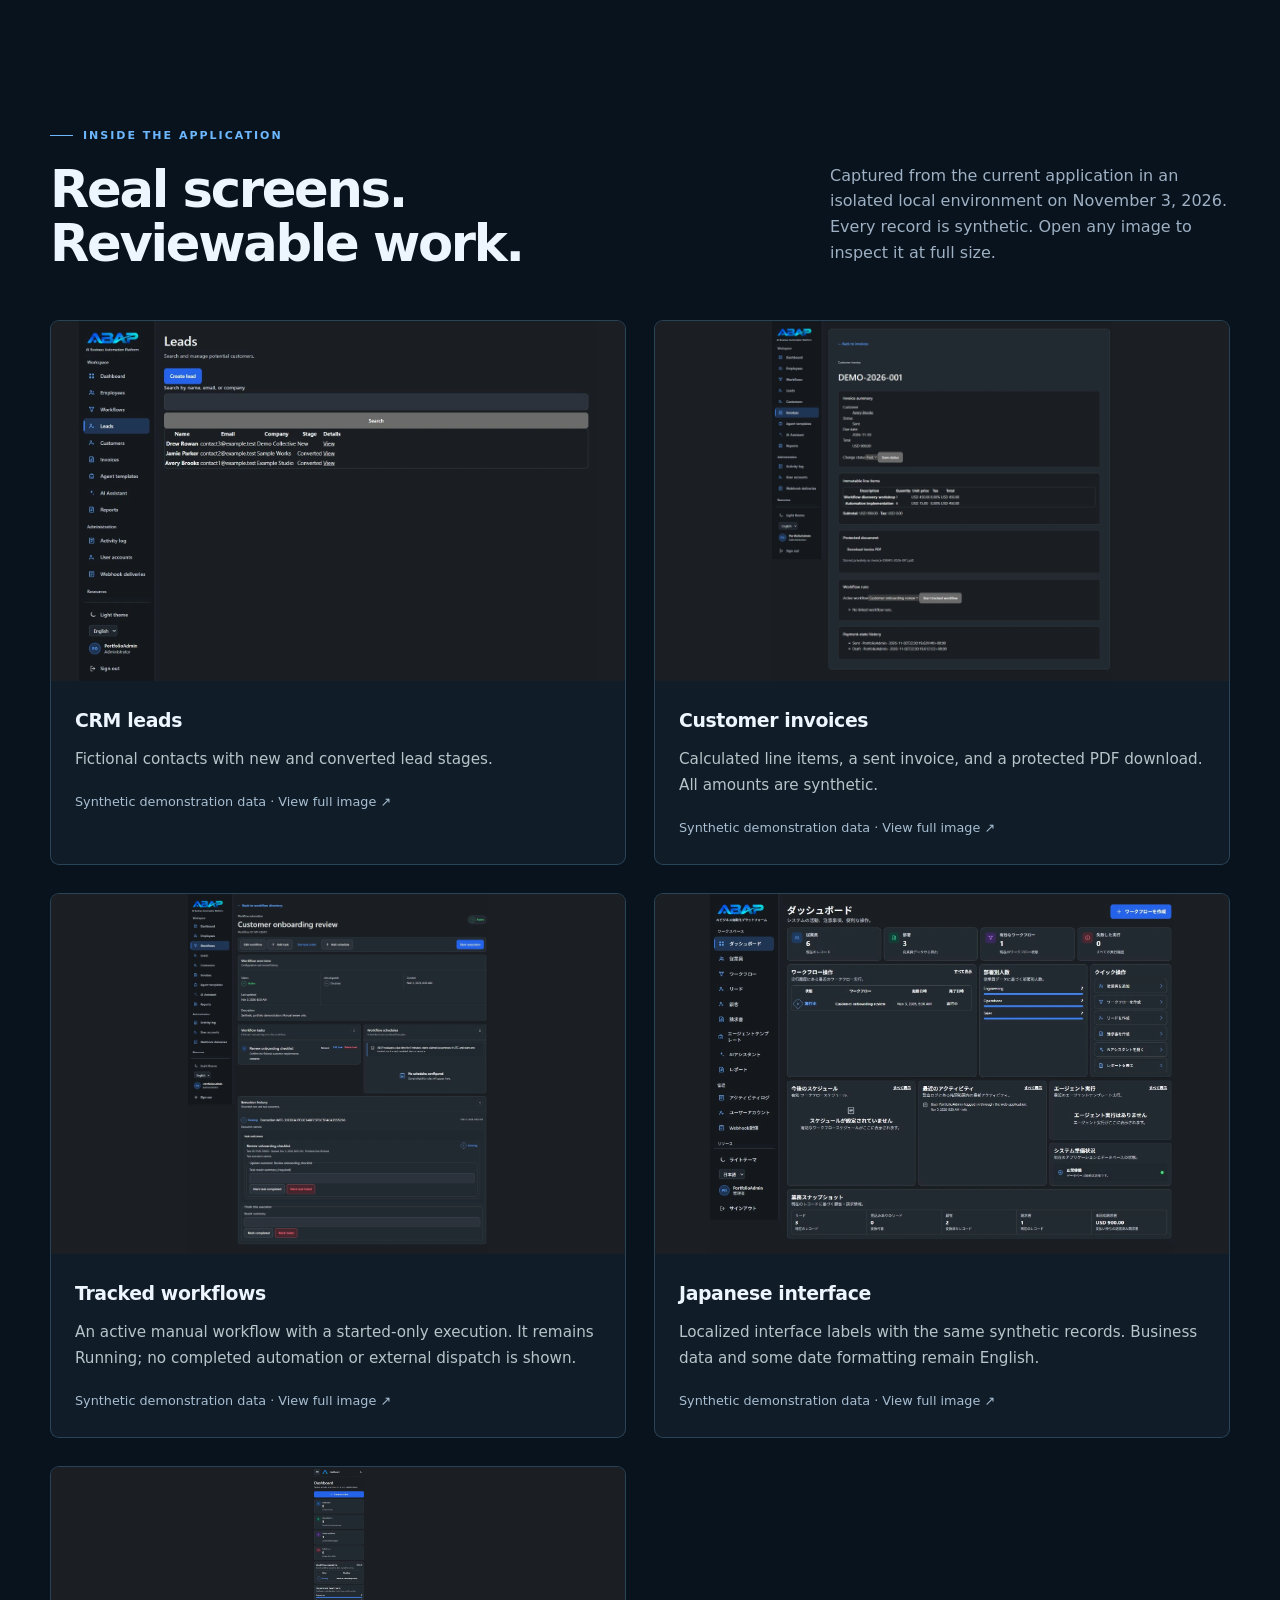
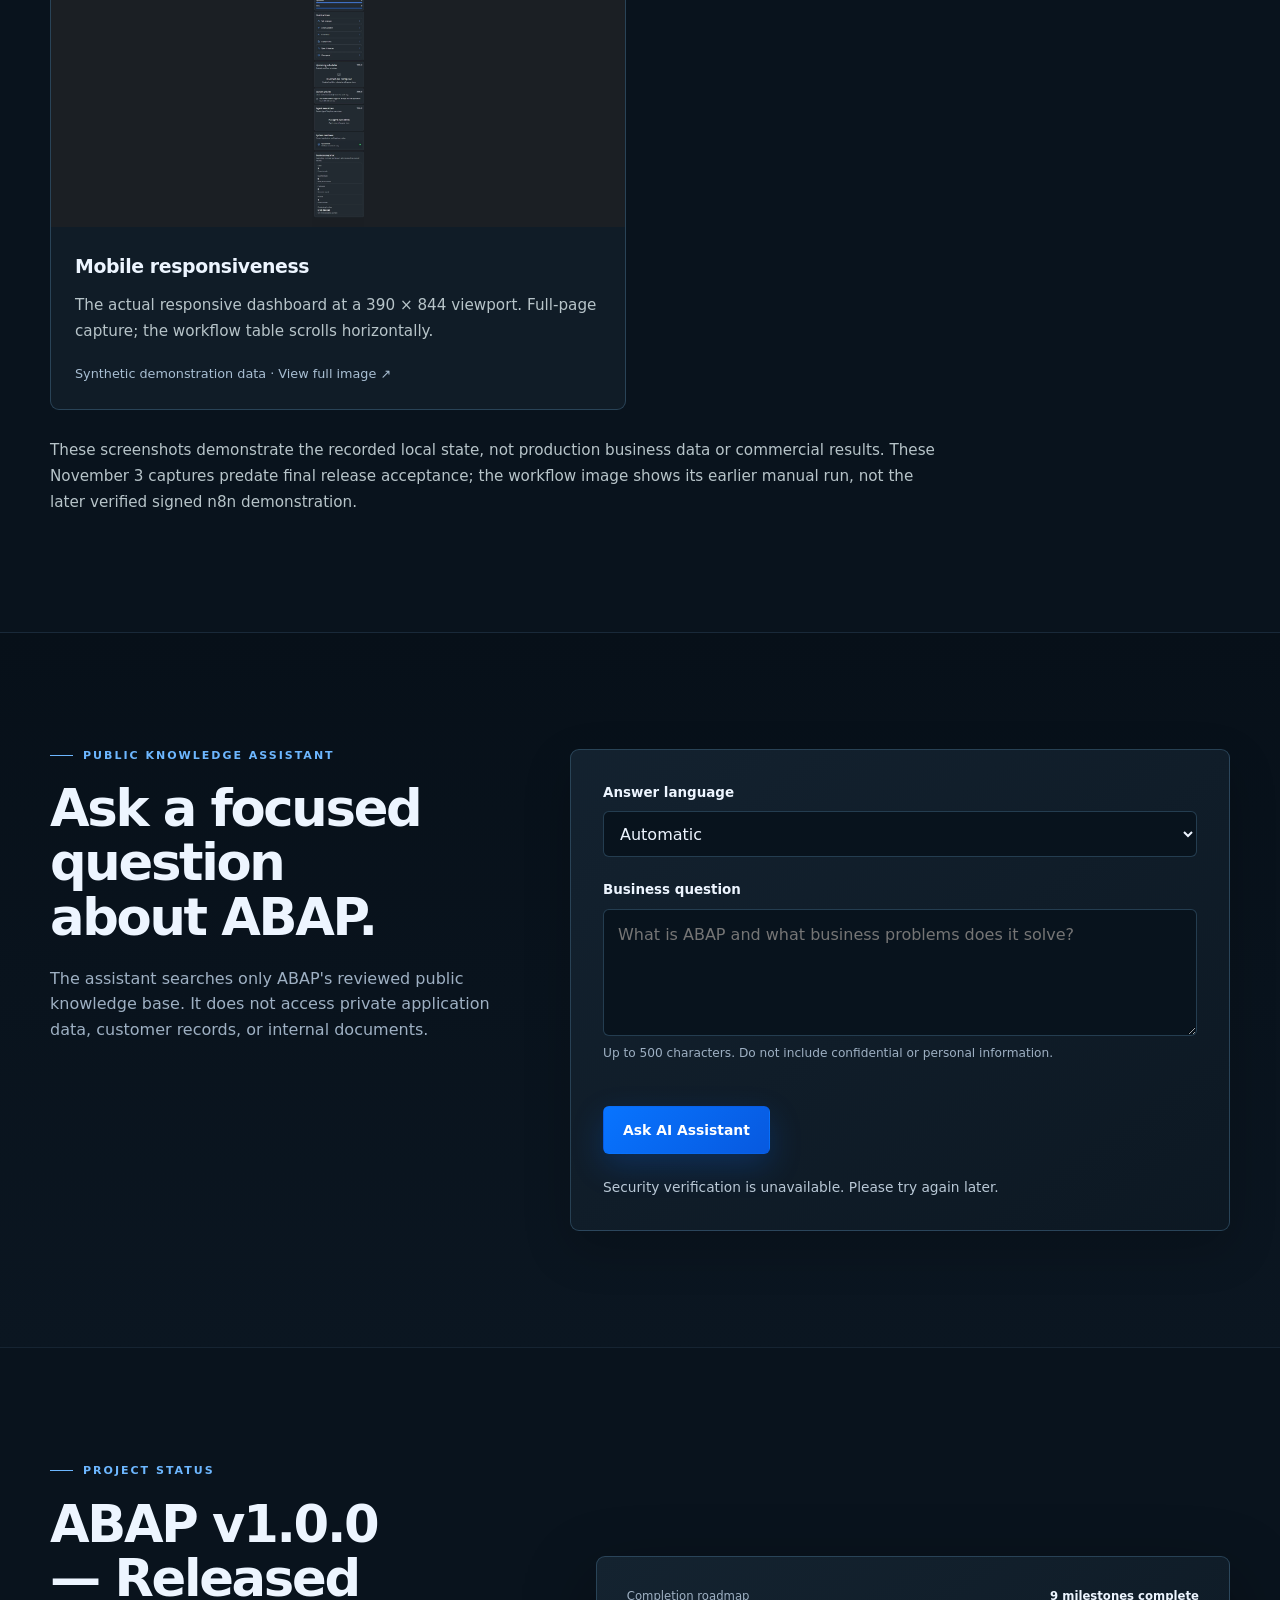
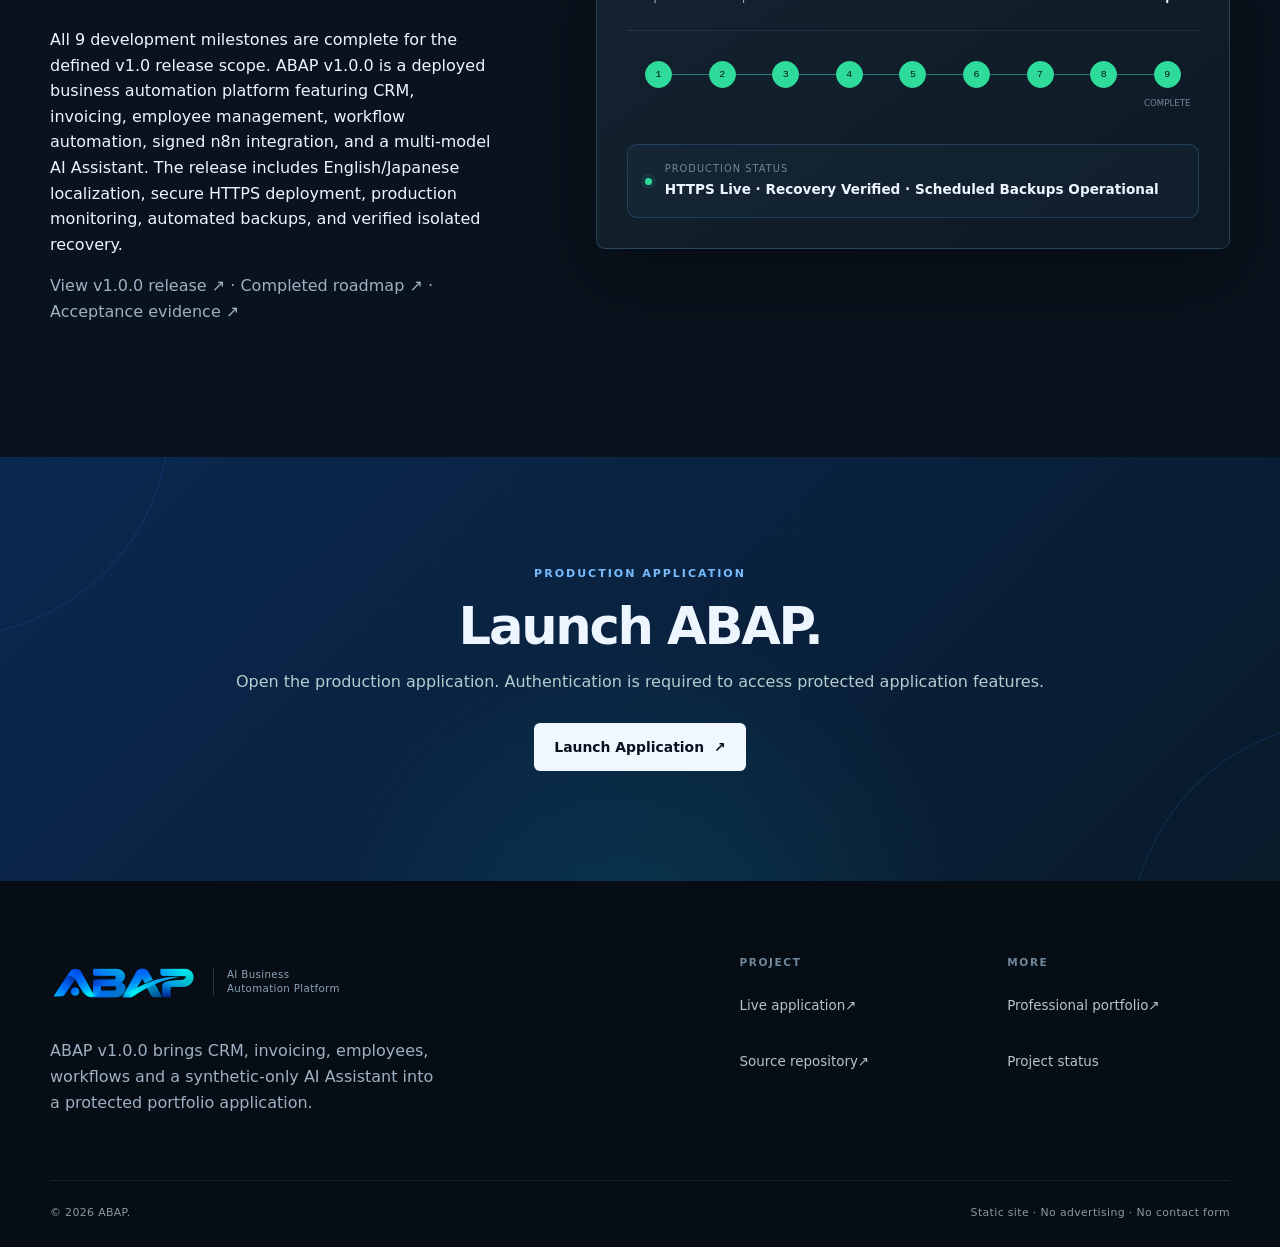
==== commit c41513ce: "Refine released ABAP status and clarify assistant boundaries" ====
--- a/index.html
+++ b/index.html
@@ -198,7 +198,7 @@
             </article>
           </div>
 
-          <p class="gallery-note">Current release: fixed synthetic/public questions and confirmation-protected fictional demo records. Free-form conversation, live business-record access and AI-initiated live business actions are future capabilities, not available in v1.0.0.</p>
+          <p class="gallery-note">The current AI Assistant supports selectable AI models and synthetic business demonstrations, including confirmation-protected fictional demo interactions. Free-form conversation, live business-record access, and AI-initiated business actions are not enabled.</p>
 
           <div class="advanced-assistant-actions reveal">
             <a class="button button-primary" href="https://app.dennisbasadre.com/ai-assistant/advanced" aria-describedby="advanced-assistant-access">Try Advanced AI Assistant <span aria-hidden="true">↗</span></a>
@@ -328,8 +328,8 @@
         <div class="shell status-layout">
           <div class="status-copy reveal">
             <p class="eyebrow">Project status</p>
-            <h2 id="status-title">Completed — v1.0.0</h2>
-            <p>Milestones 1–9 are complete for the approved portfolio scope: business records, workflows, signed n8n integration, the synthetic-only Advanced AI Assistant, production HTTPS, monitoring, automated backups, verified isolated recovery and release documentation. This is a completed portfolio release, not a claim of unrestricted AI or commercial certification.</p>
+            <h2 id="status-title">ABAP v1.0.0 — Released</h2>
+            <p>All 9 development milestones are complete for the defined v1.0 release scope. ABAP v1.0.0 is a deployed business automation platform featuring CRM, invoicing, employee management, workflow automation, signed n8n integration, and a multi-model AI Assistant. The release includes English/Japanese localization, secure HTTPS deployment, production monitoring, automated backups, and verified isolated recovery.</p>
             <p><a href="https://github.com/Denxell17/AI-Business-Automation-Platform/releases/tag/v1.0.0">View v1.0.0 release ↗</a> · <a href="https://github.com/Denxell17/AI-Business-Automation-Platform/blob/main/docs/roadmap/full-platform-completion-roadmap.md">Completed roadmap ↗</a> · <a href="https://github.com/Denxell17/AI-Business-Automation-Platform/blob/69a21d7/docs/deployment/final-platform-acceptance-20261104.md">Acceptance evidence ↗</a></p>
           </div>
           <div class="roadmap reveal reveal-delay-1" aria-label="Milestone progress">
@@ -347,7 +347,7 @@
             </ol>
             <div class="current-milestone">
               <span class="signal signal-complete"></span>
-              <div><small>Production status</small><strong>HTTPS live · Recovery verified · Scheduled backups passed</strong></div>
+              <div><small>Production status</small><strong>HTTPS Live · Recovery Verified · Scheduled Backups Operational</strong></div>
             </div>
           </div>
         </div>
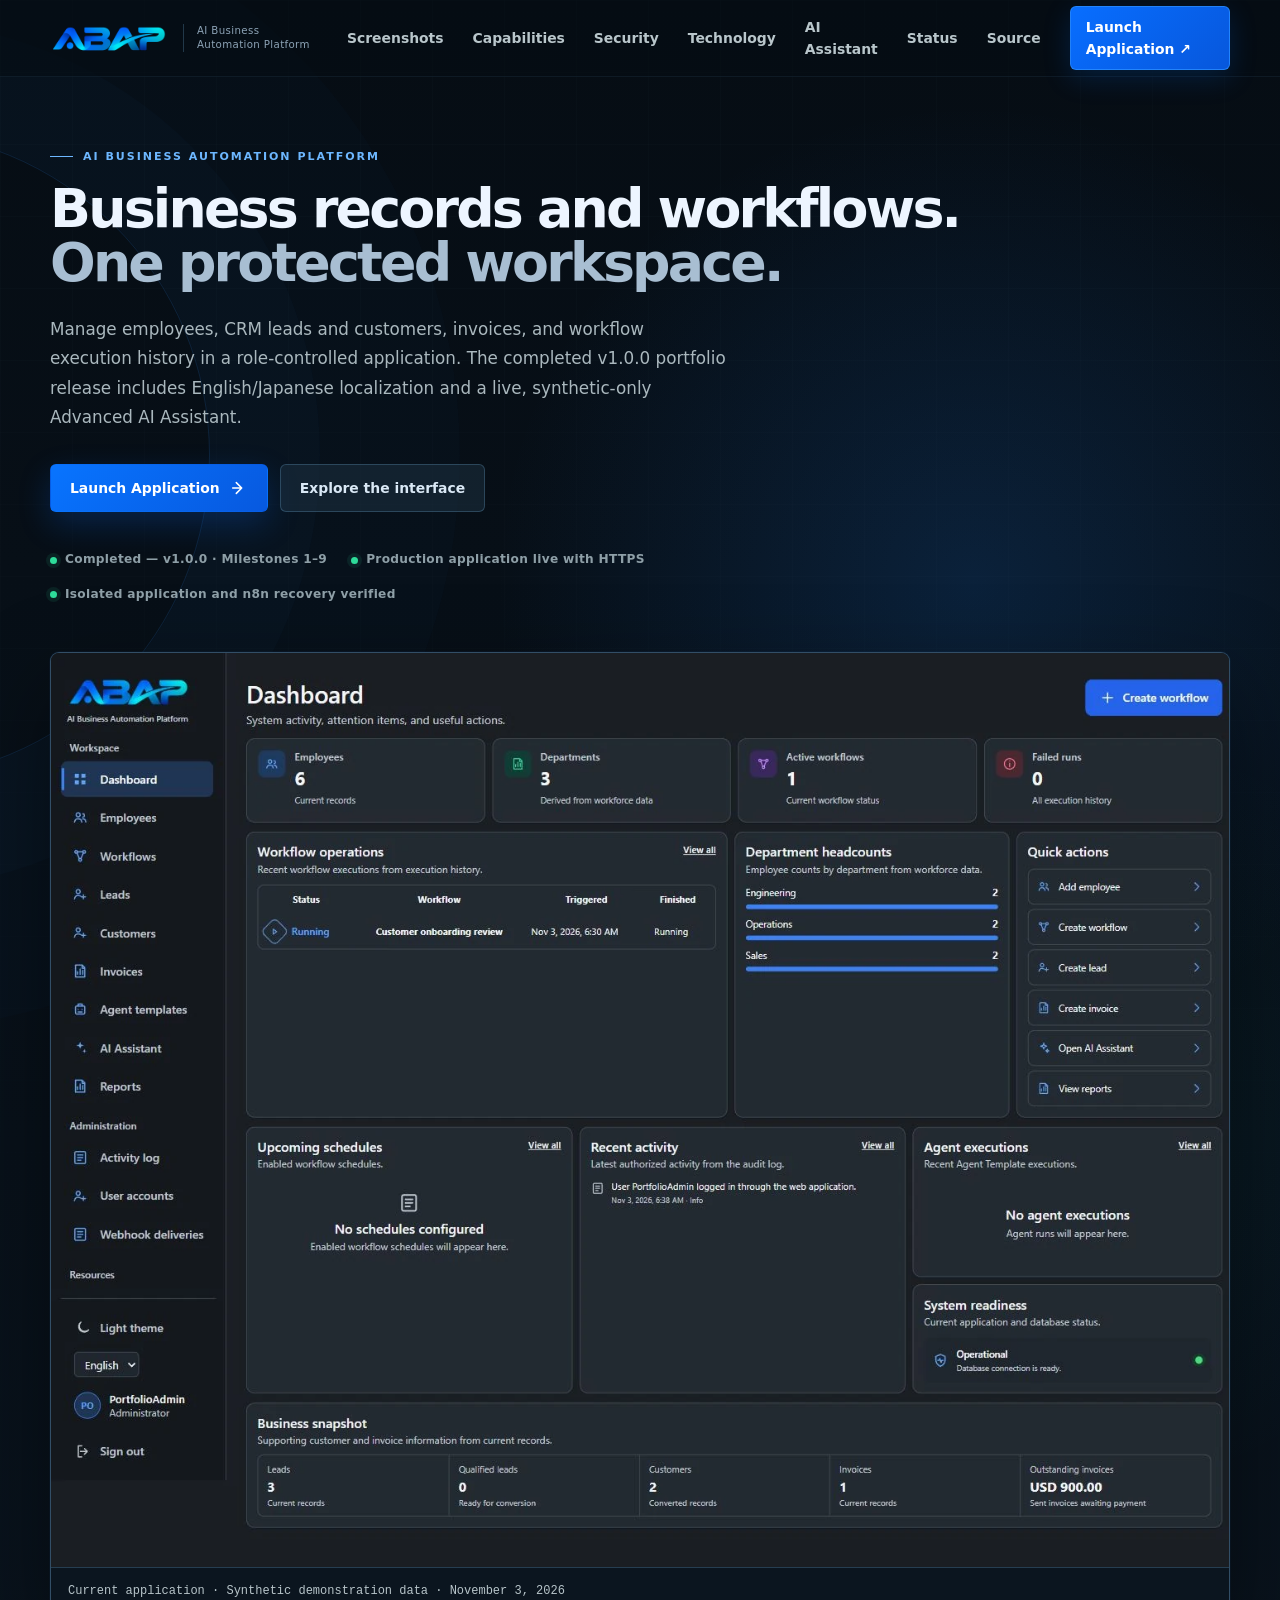
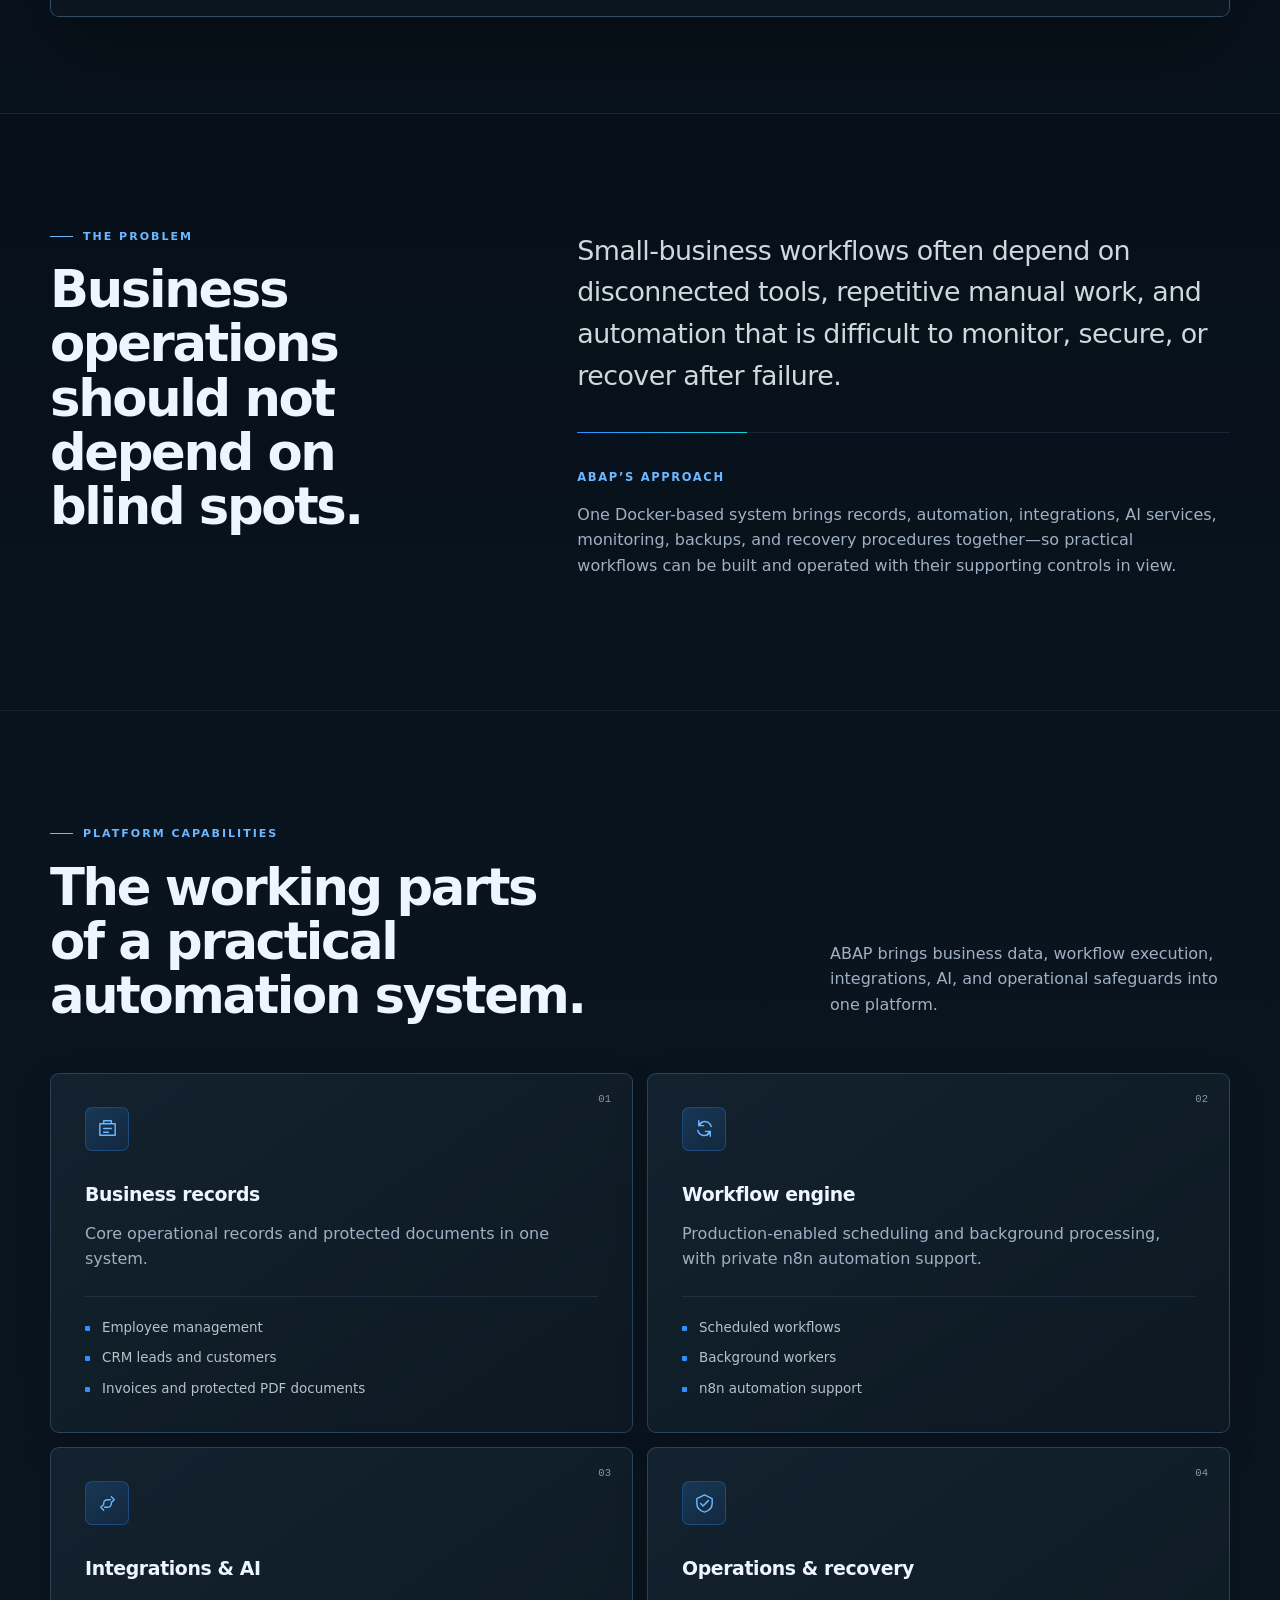
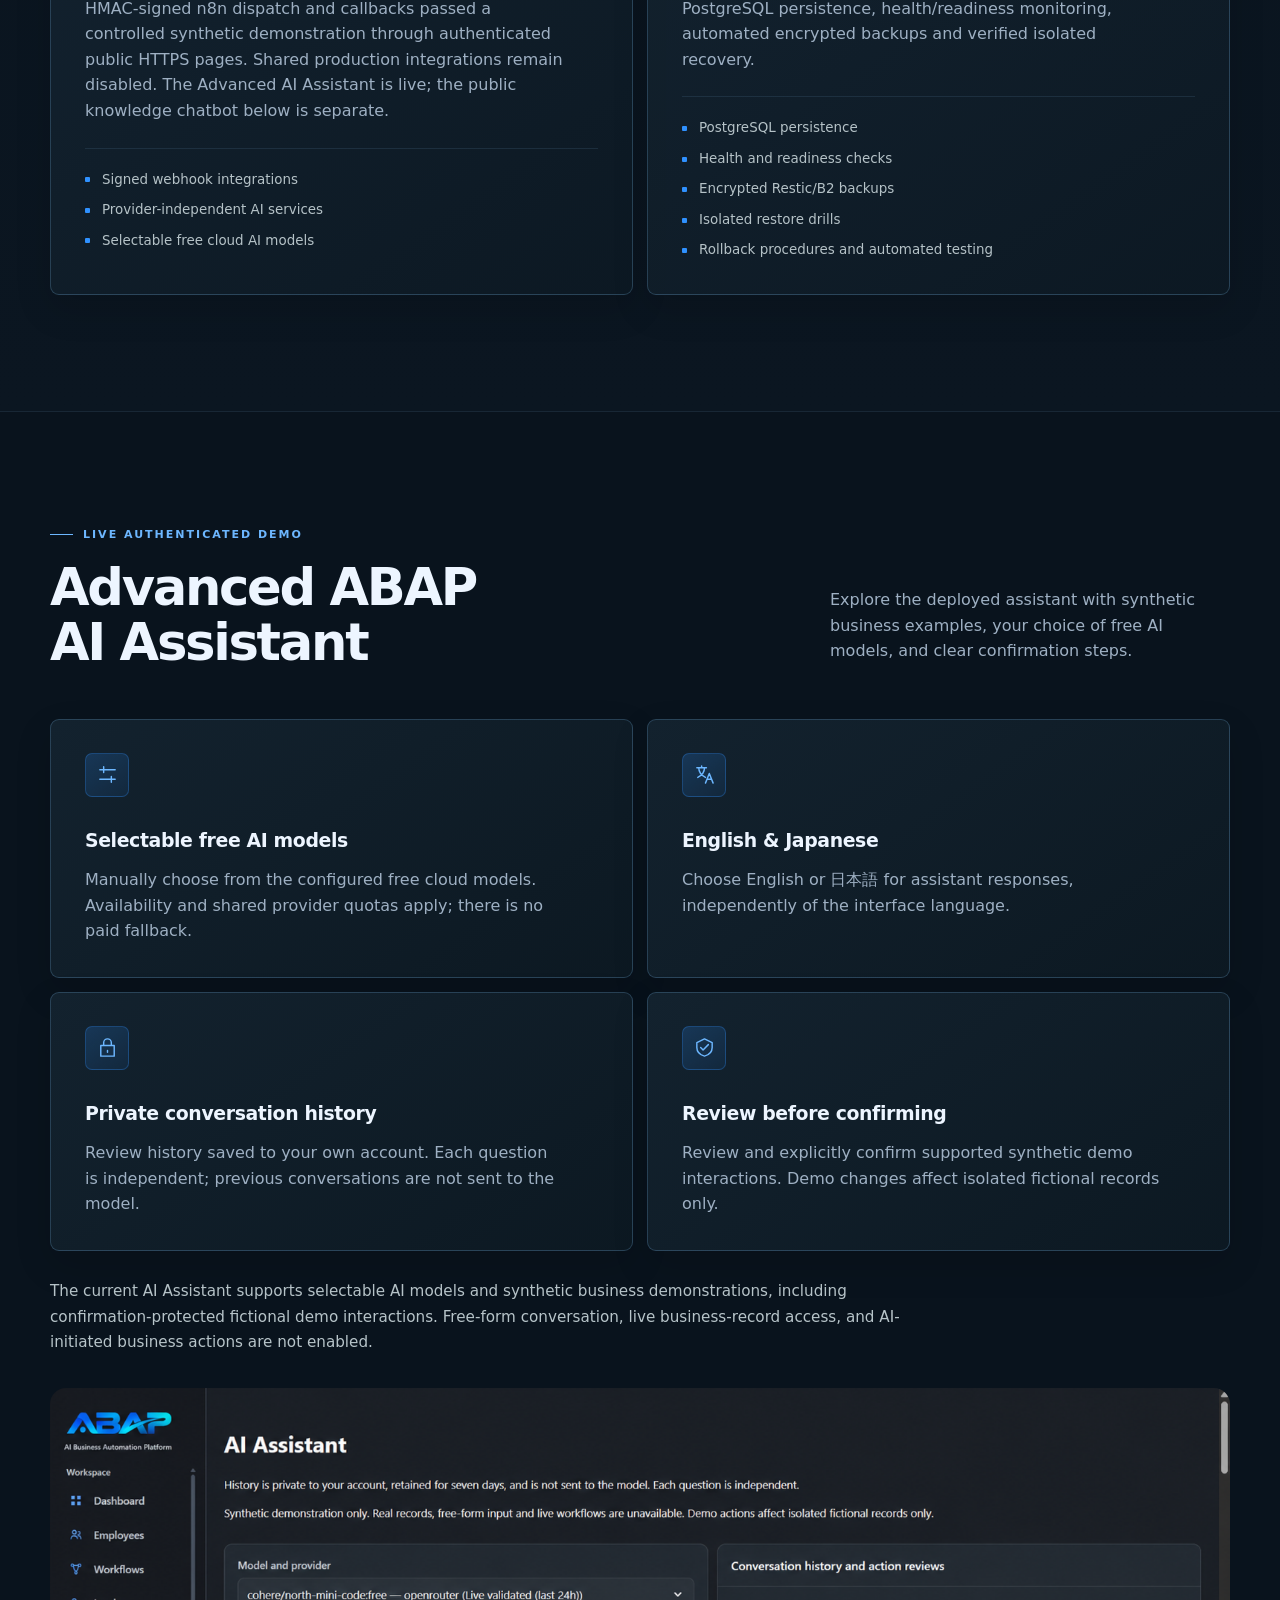
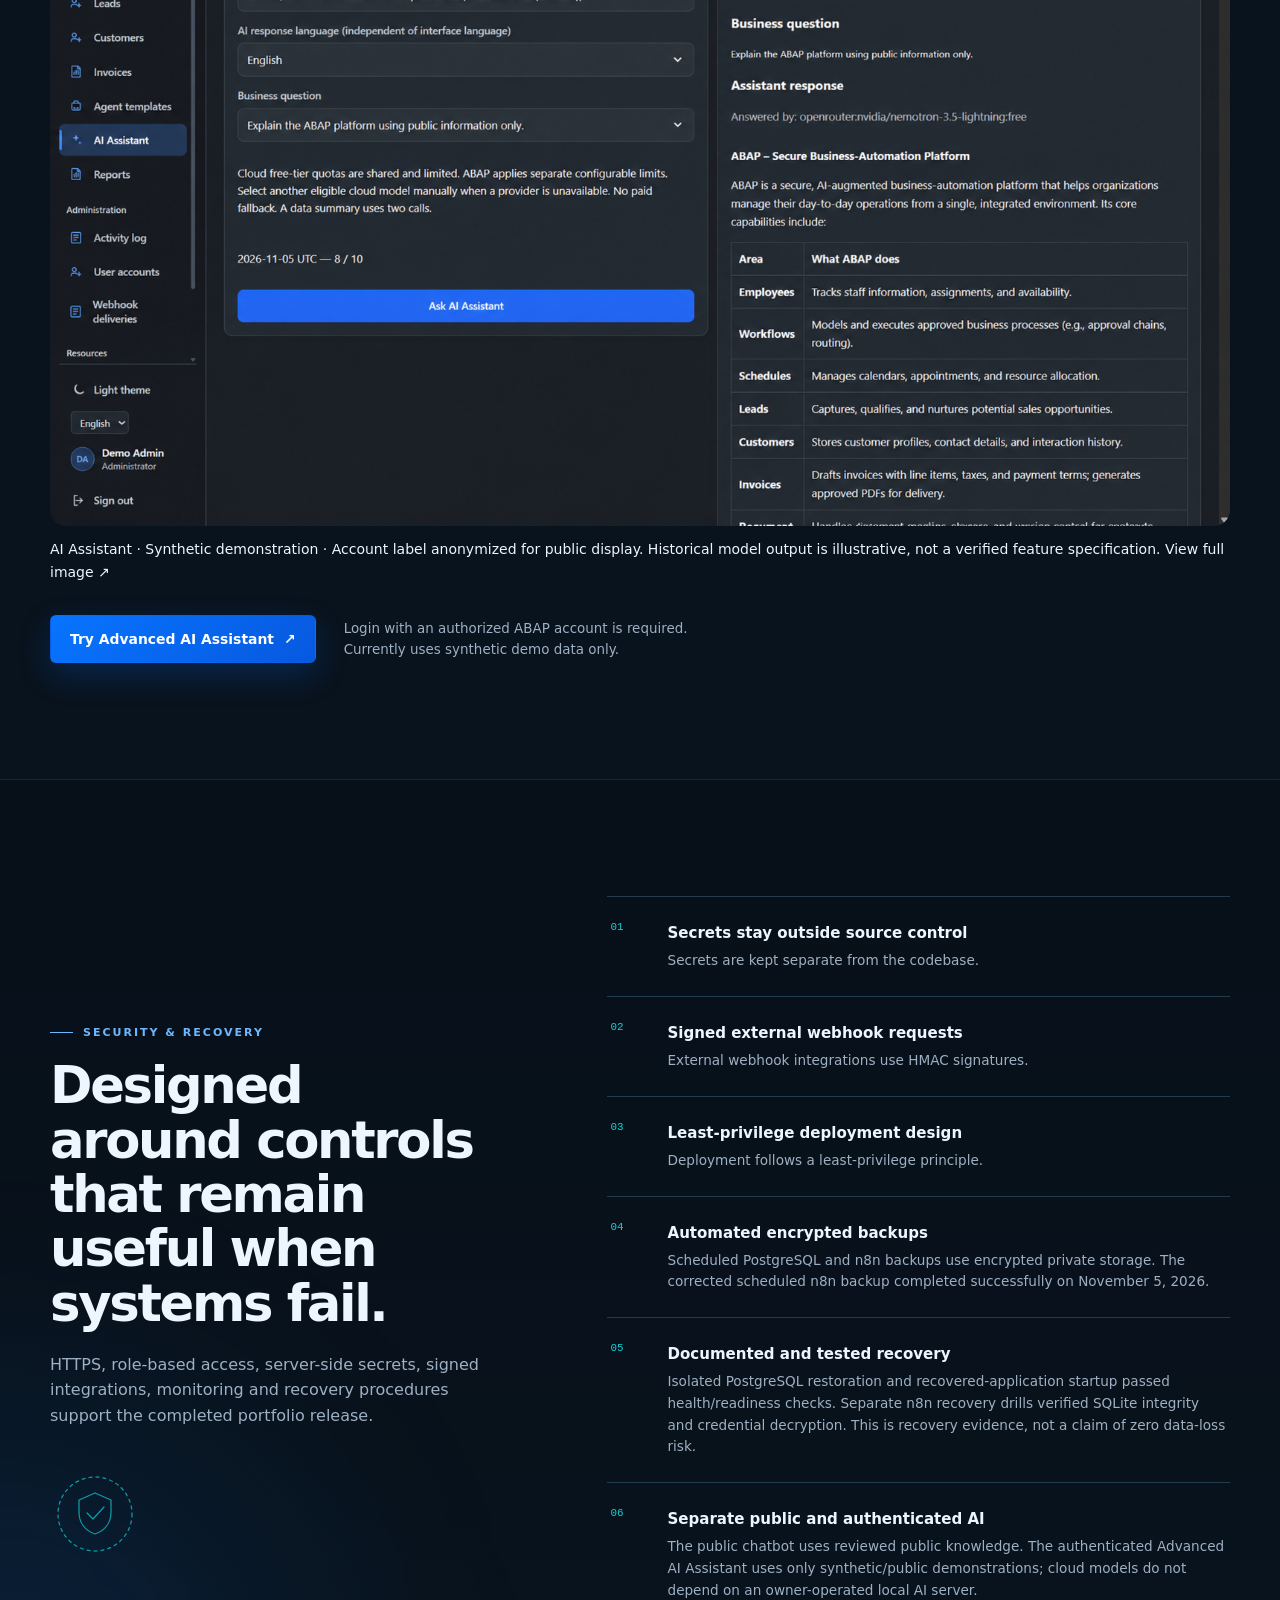
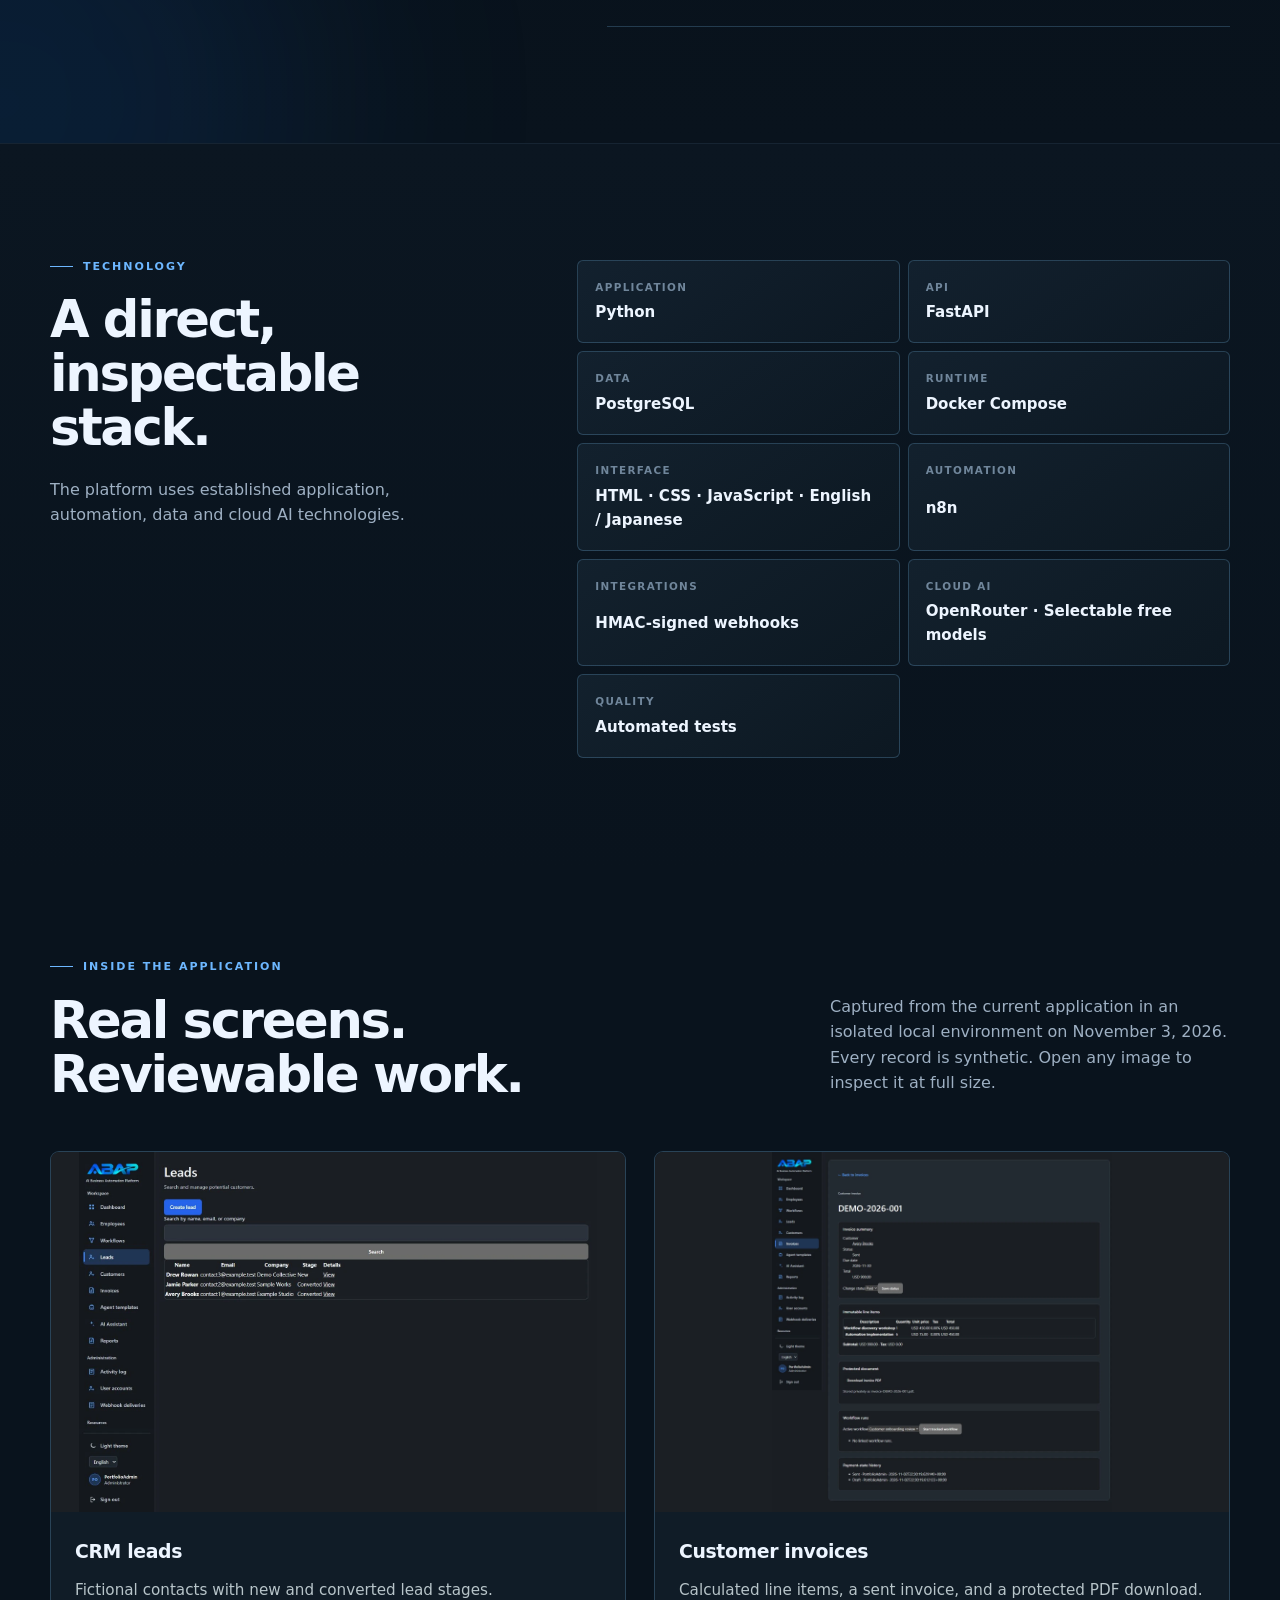
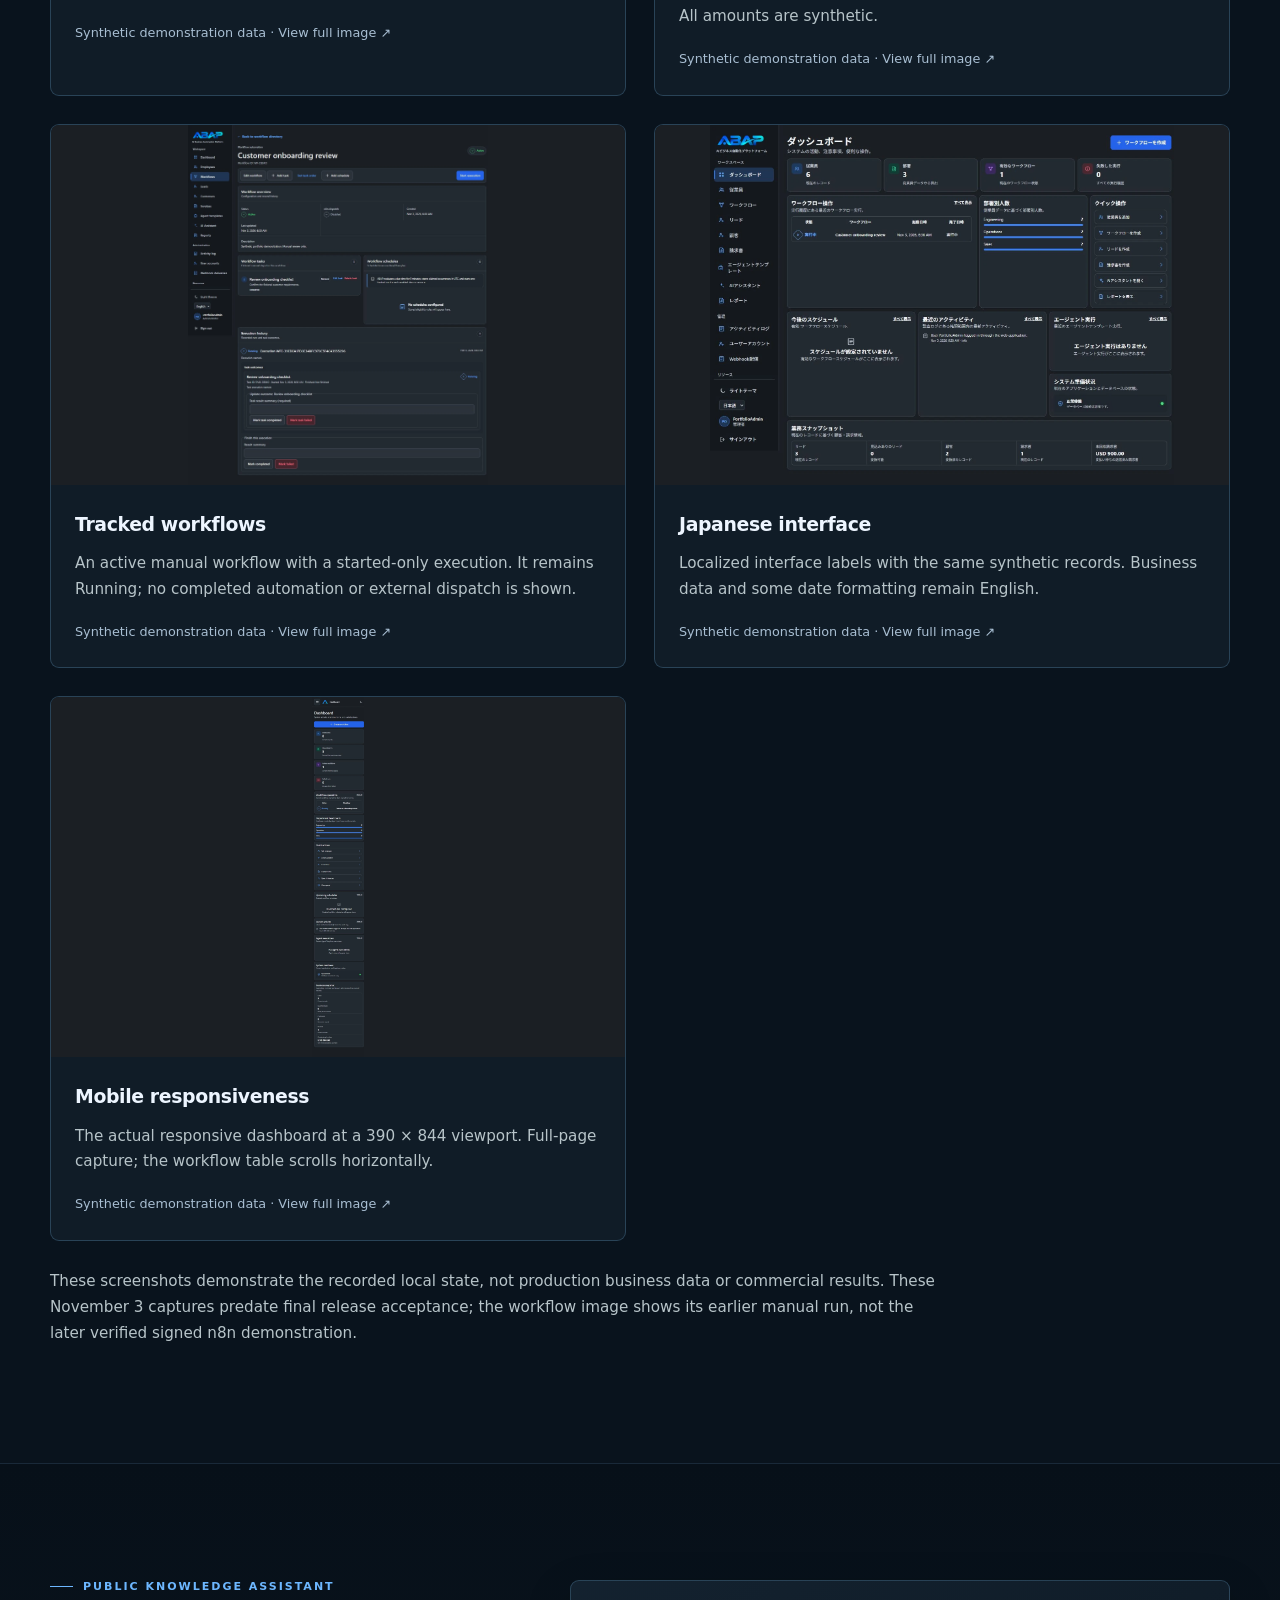
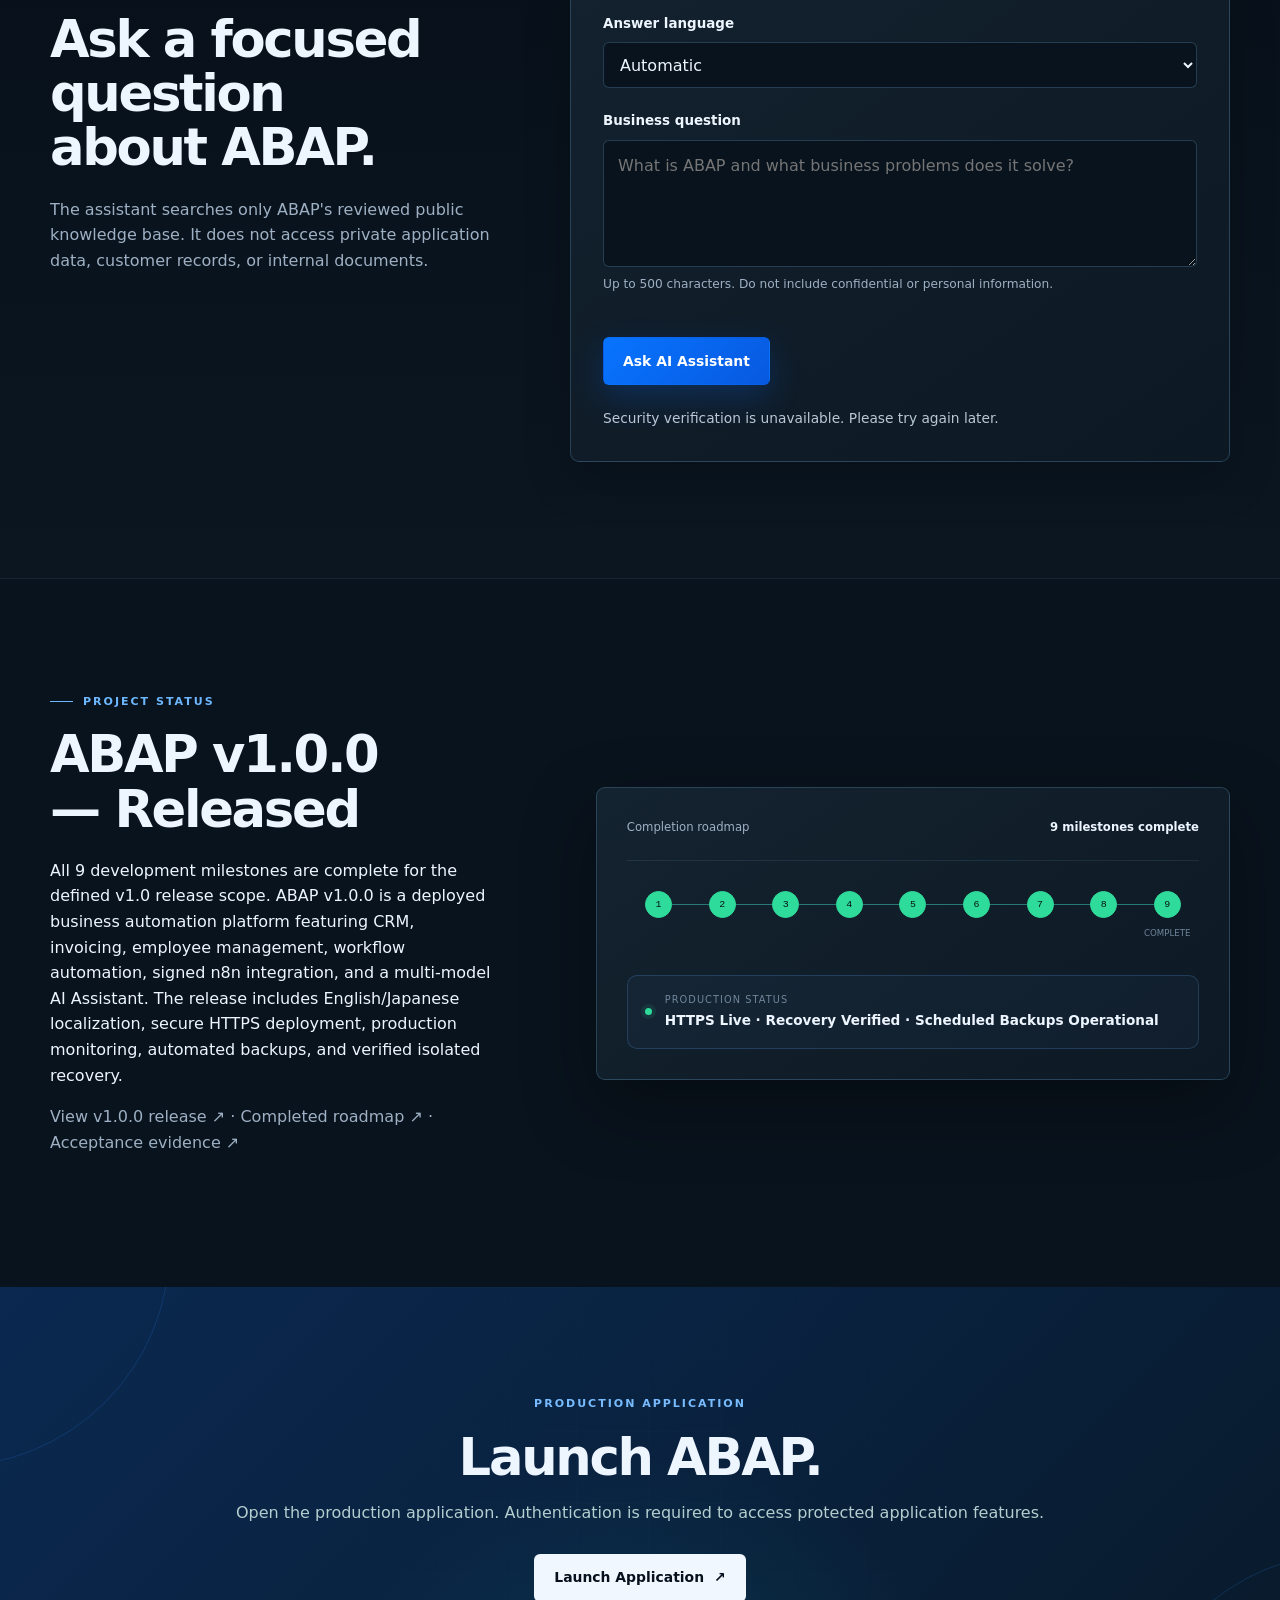
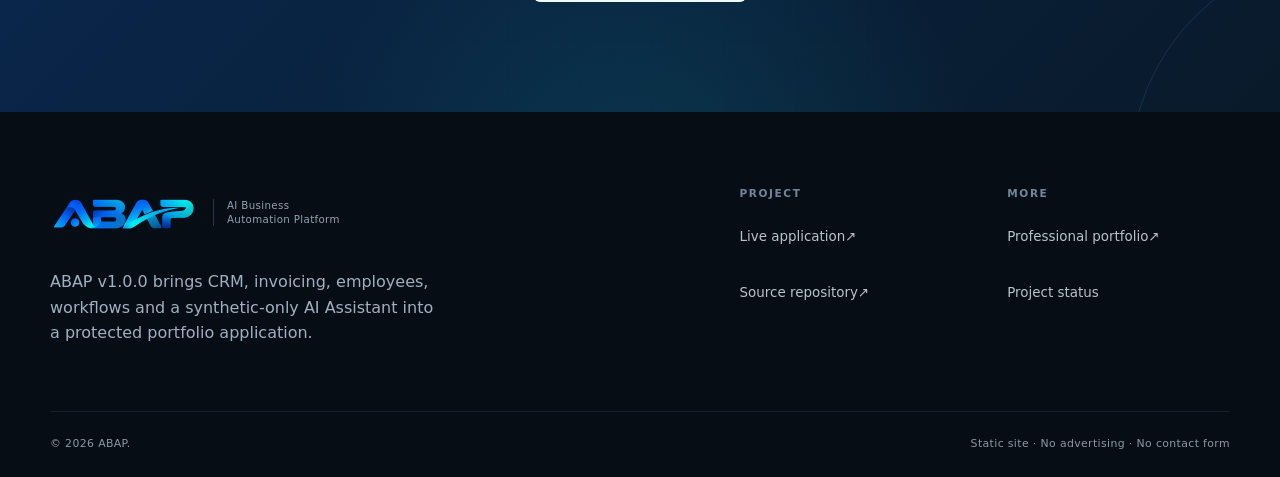
==== commit 2d94432c: "Add anonymized AI Assistant demo image" ====
--- a/index.html
+++ b/index.html
@@ -199,6 +199,13 @@
           </div>
 
           <p class="gallery-note">The current AI Assistant supports selectable AI models and synthetic business demonstrations, including confirmation-protected fictional demo interactions. Free-form conversation, live business-record access, and AI-initiated business actions are not enabled.</p>
+
+          <figure class="assistant-demo-capture">
+            <a href="assets/abap-ai-assistant-demo.png" target="_blank" rel="noopener" aria-label="Open full-size AI Assistant demo screenshot">
+              <img src="assets/abap-ai-assistant-demo.png" alt="ABAP AI Assistant synthetic demo with manual model selection, response language controls and formatted conversation history." loading="lazy" decoding="async" width="1585" height="991">
+            </a>
+            <figcaption>AI Assistant · Synthetic demonstration · Account label anonymized for public display. Historical model output is illustrative, not a verified feature specification. <span>View full image ↗</span></figcaption>
+          </figure>
 
           <div class="advanced-assistant-actions reveal">
             <a class="button button-primary" href="https://app.dennisbasadre.com/ai-assistant/advanced" aria-describedby="advanced-assistant-access">Try Advanced AI Assistant <span aria-hidden="true">↗</span></a>
--- a/styles.css
+++ b/styles.css
@@ -361,3 +361,7 @@
   .primary-nav a { padding: 13px 10px !important; border-bottom: 1px solid var(--line); }
   .primary-nav .nav-cta { margin-top: 11px; text-align: center; border: 1px solid var(--line-strong); }
 }
+
+.assistant-demo-capture { margin: 2rem 0; }
+.assistant-demo-capture img { display: block; width: 100%; height: auto; border-radius: 1rem; }
+.assistant-demo-capture figcaption { margin-top: .75rem; line-height: 1.6; font-size: .875rem; }
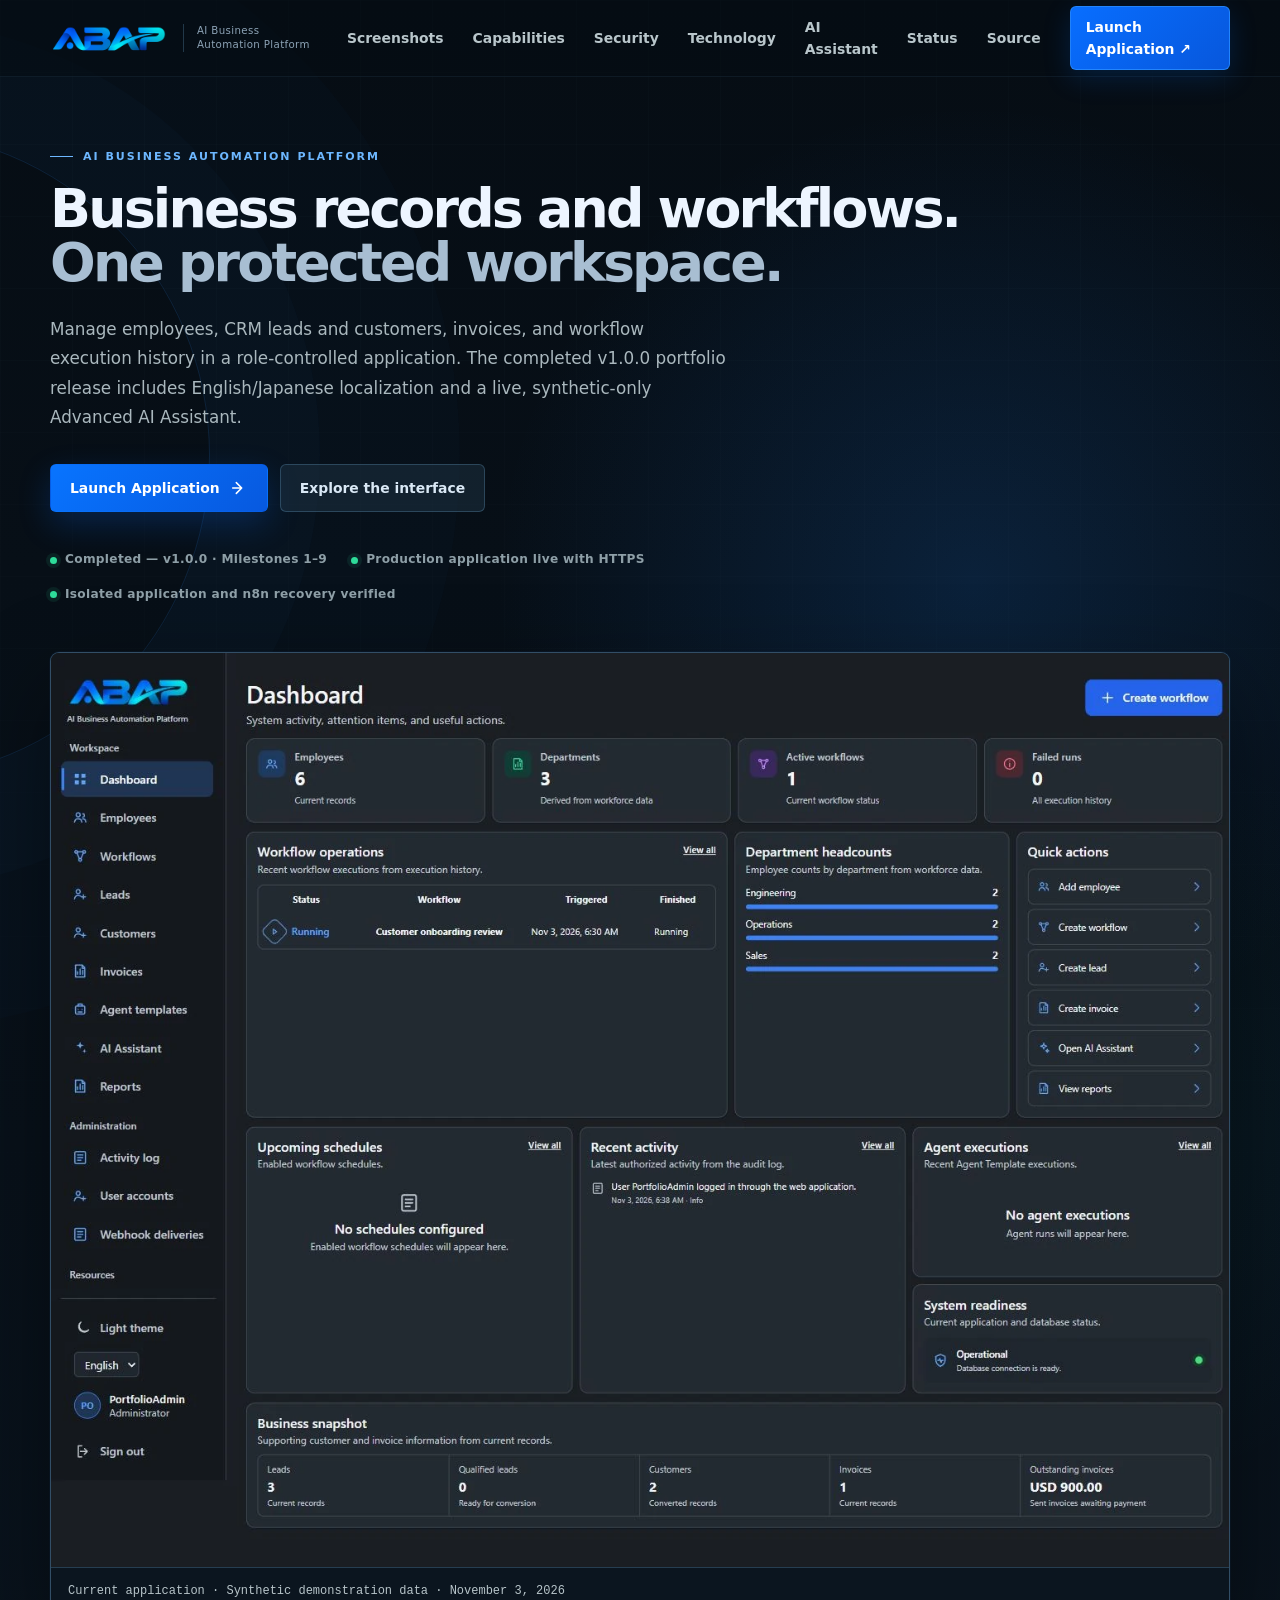
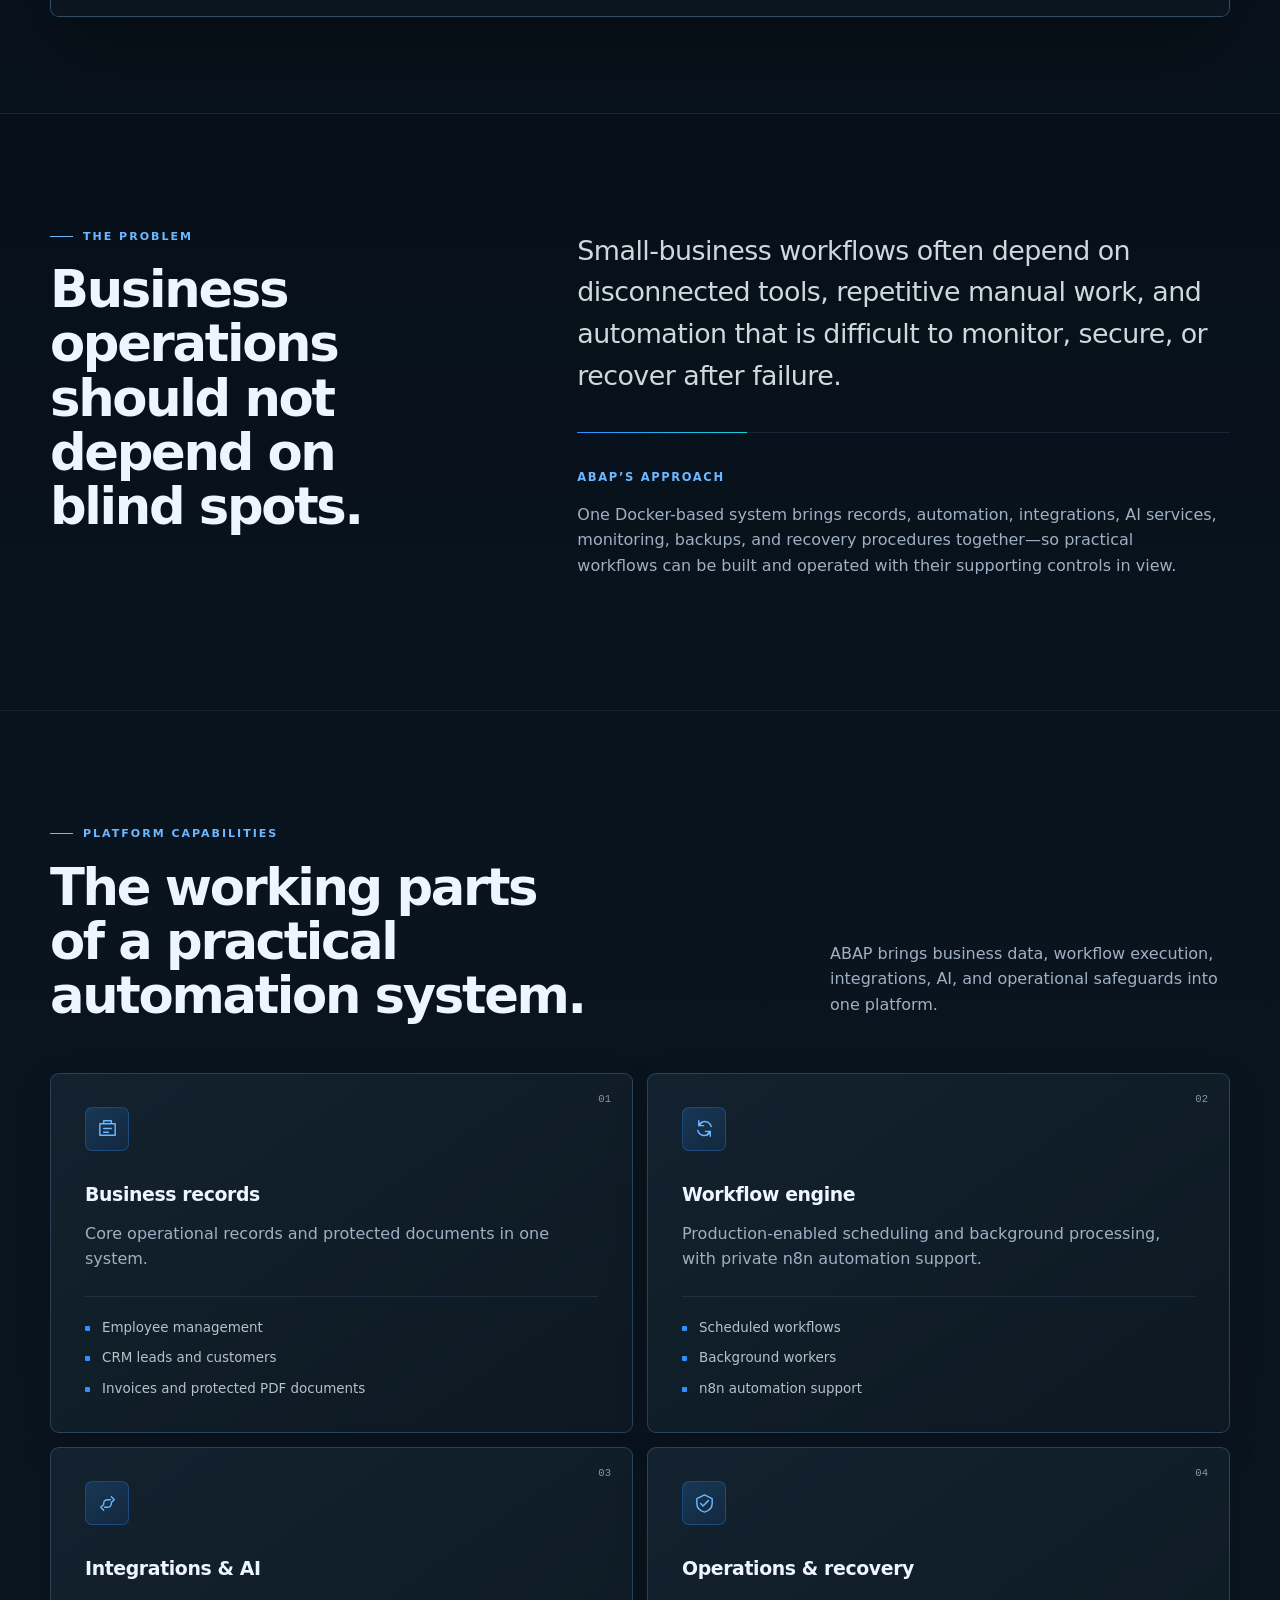
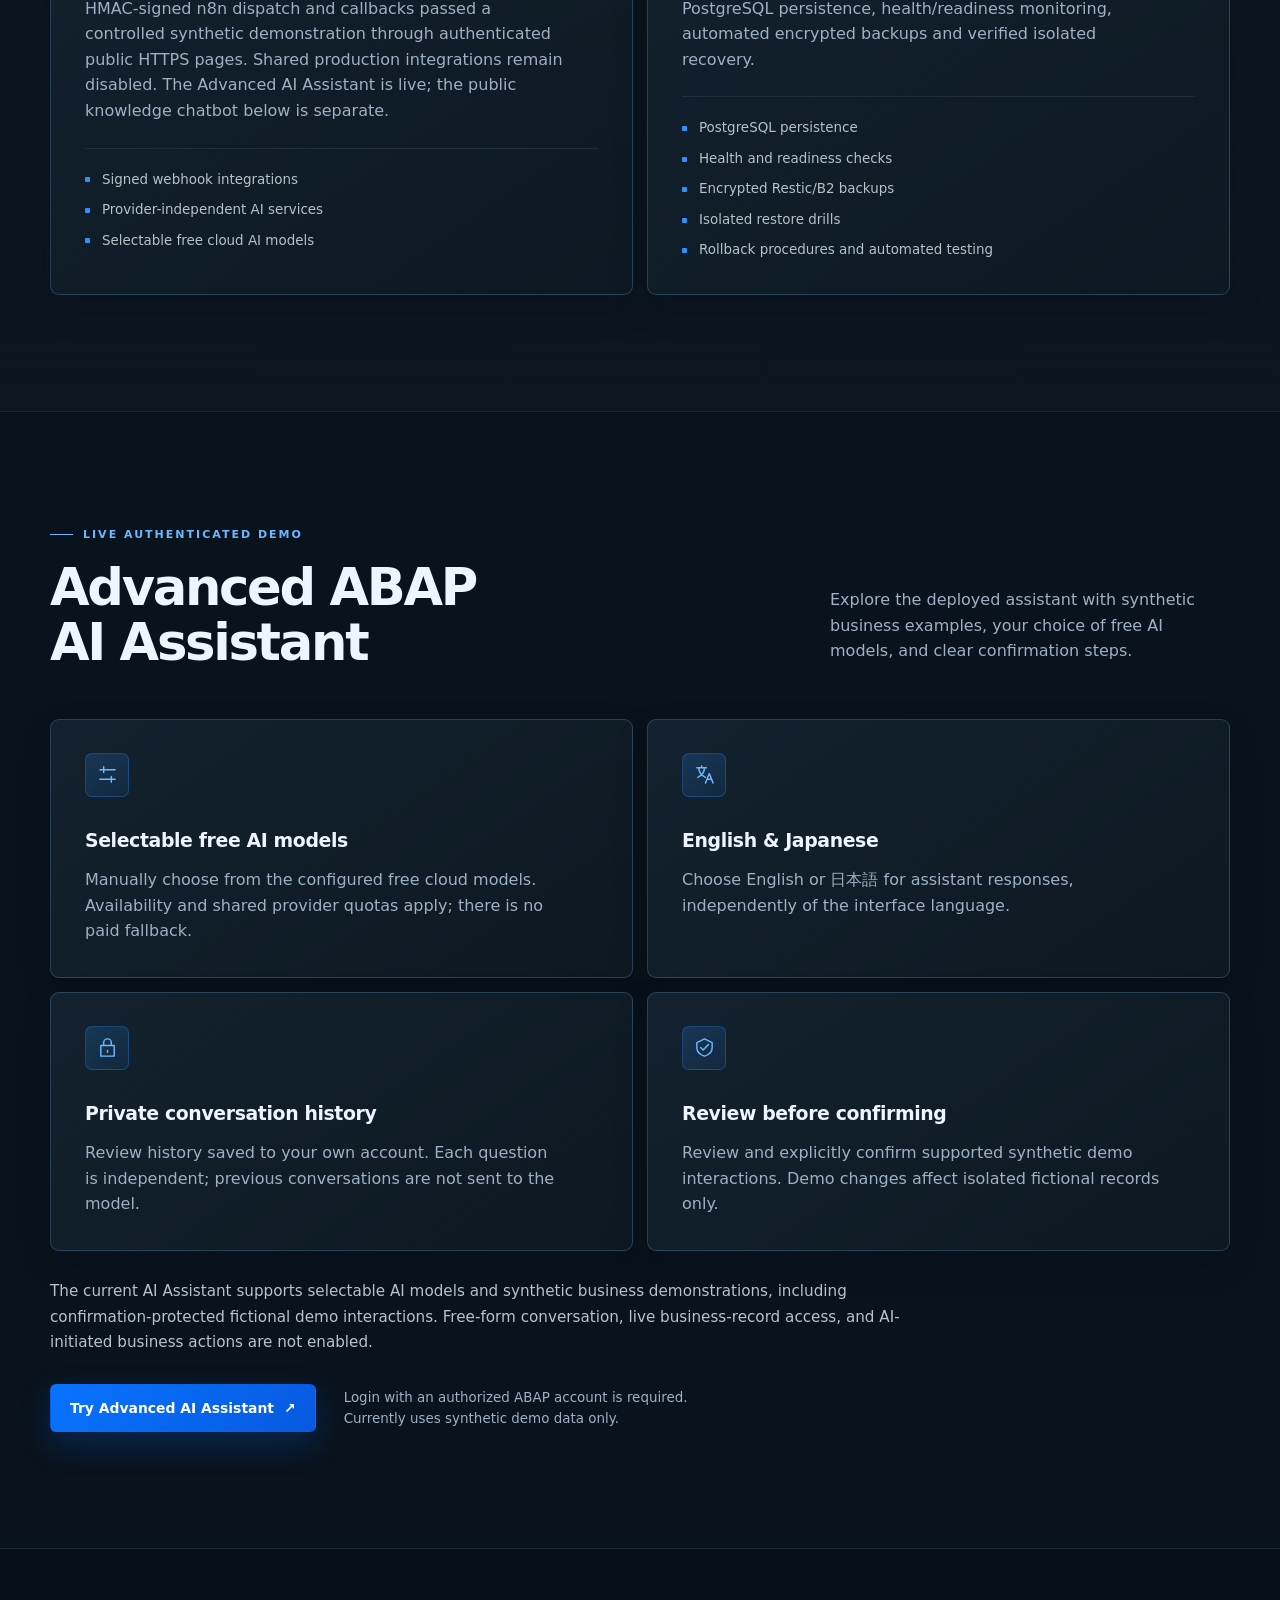
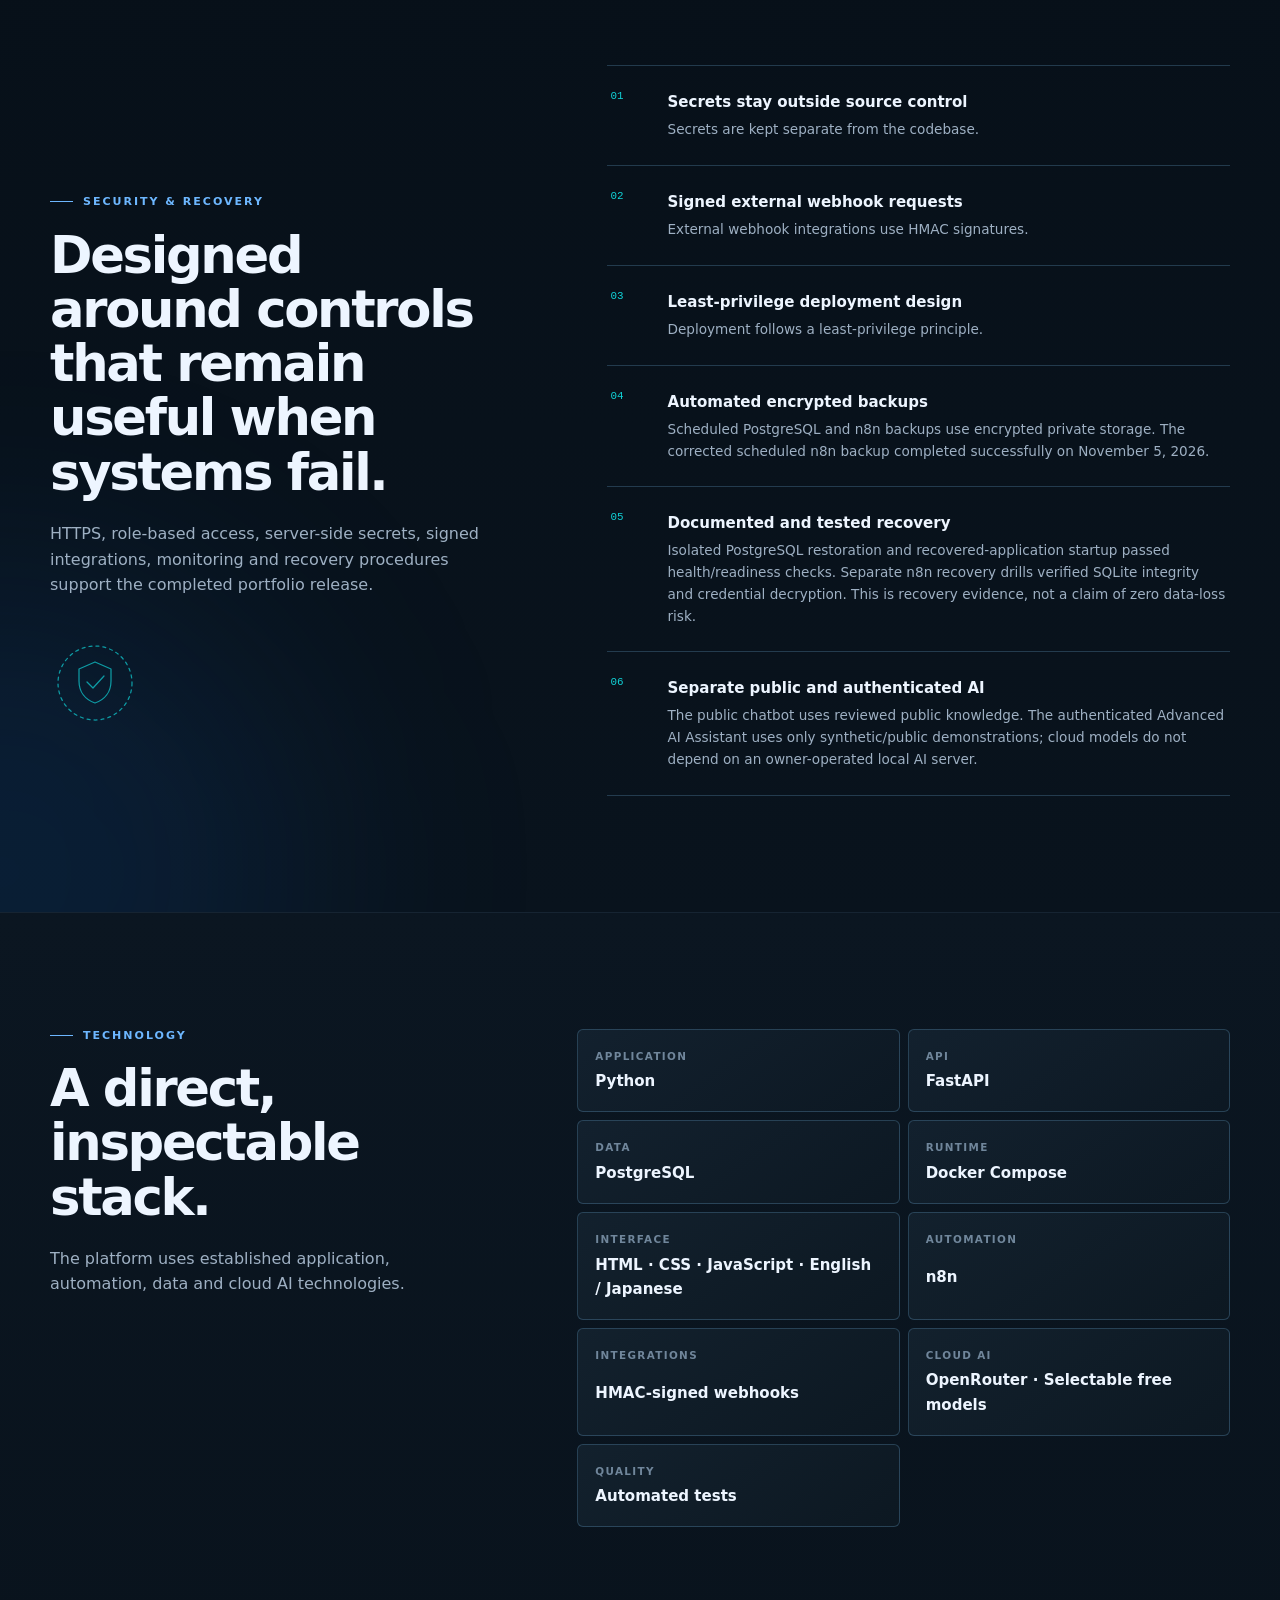
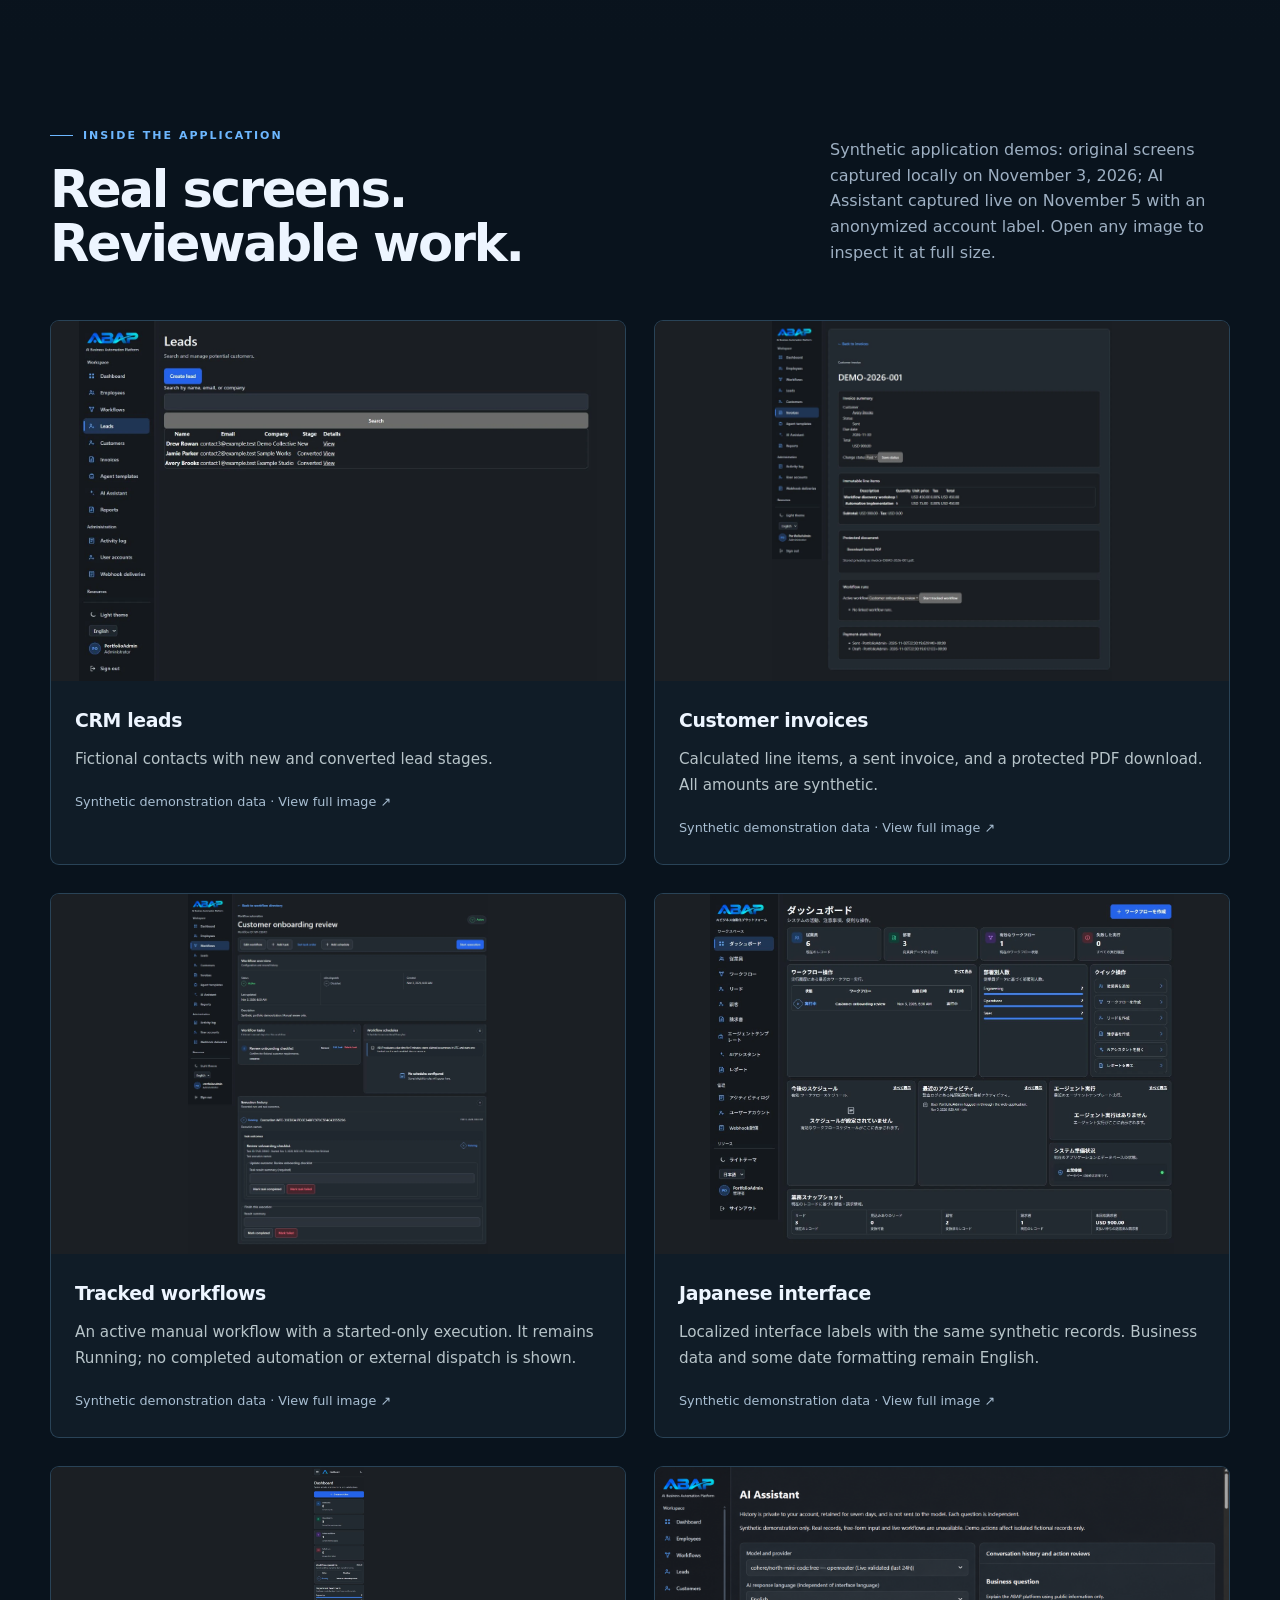
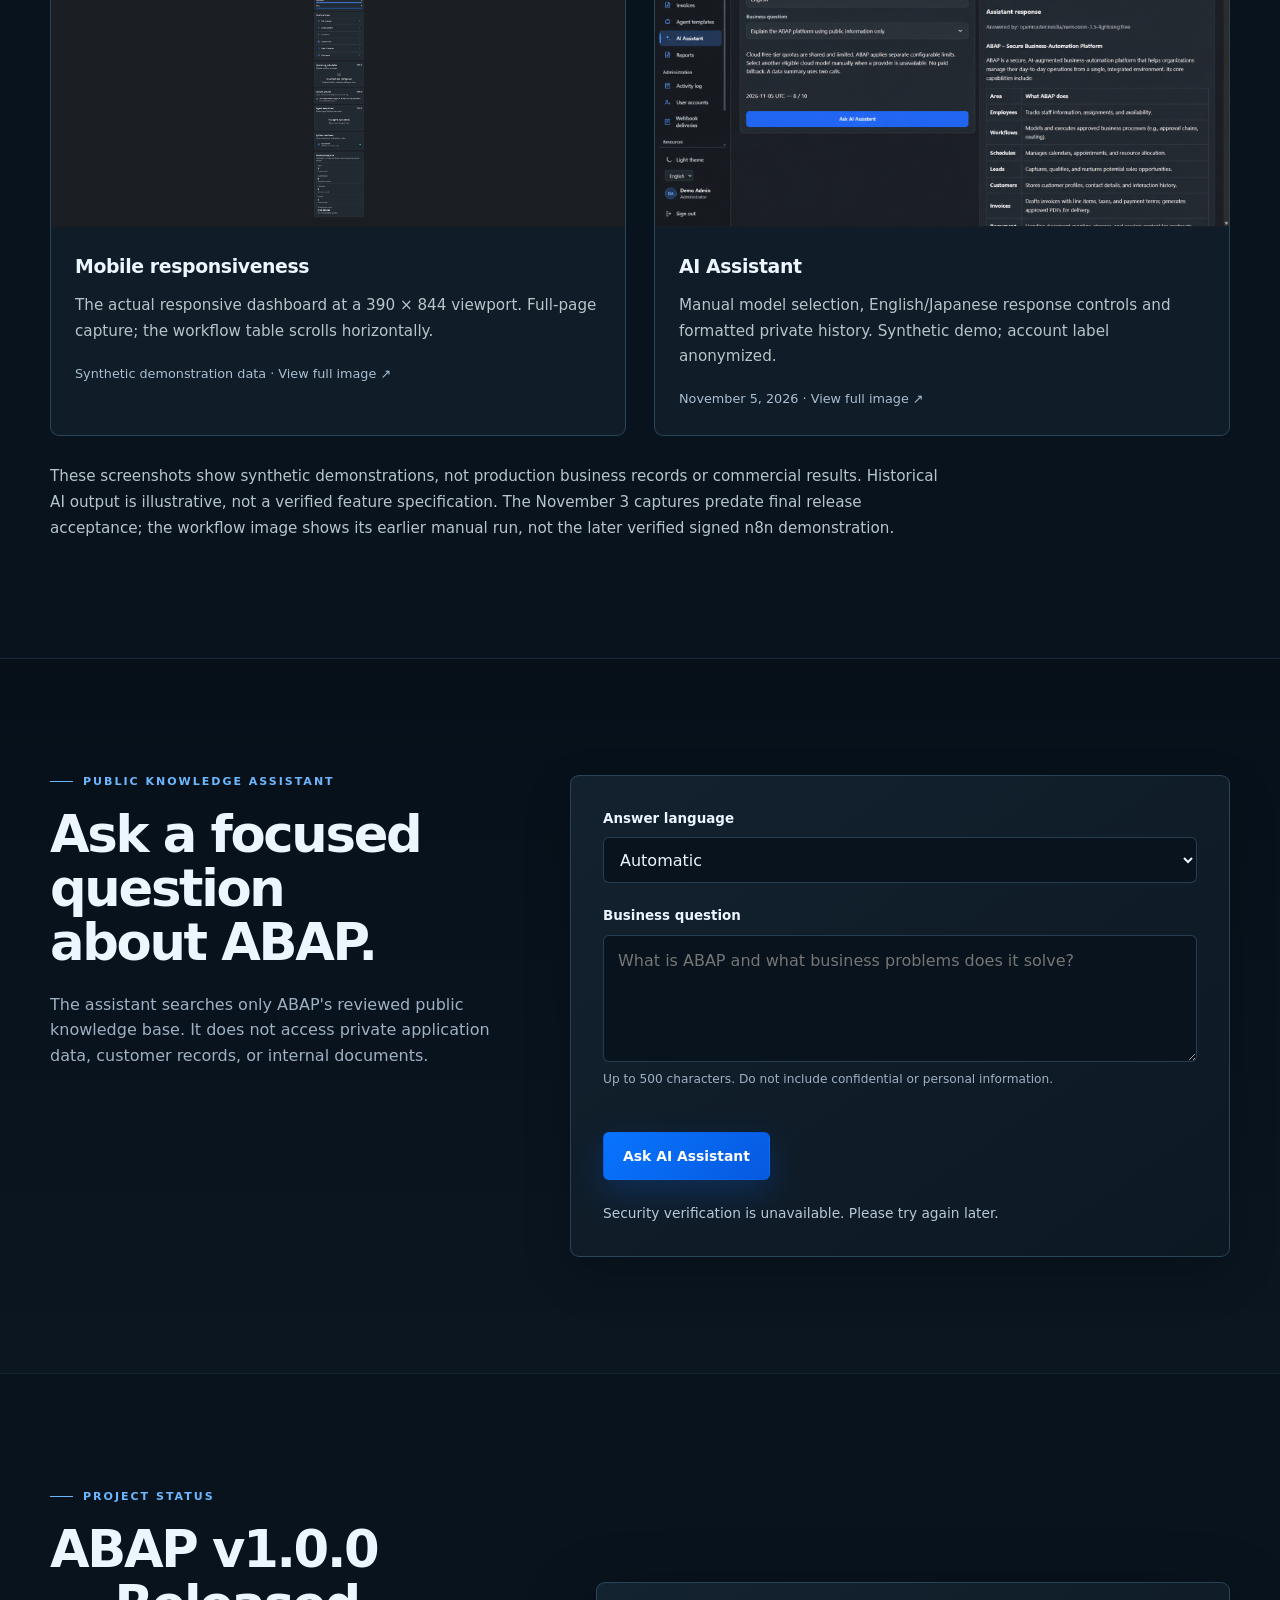
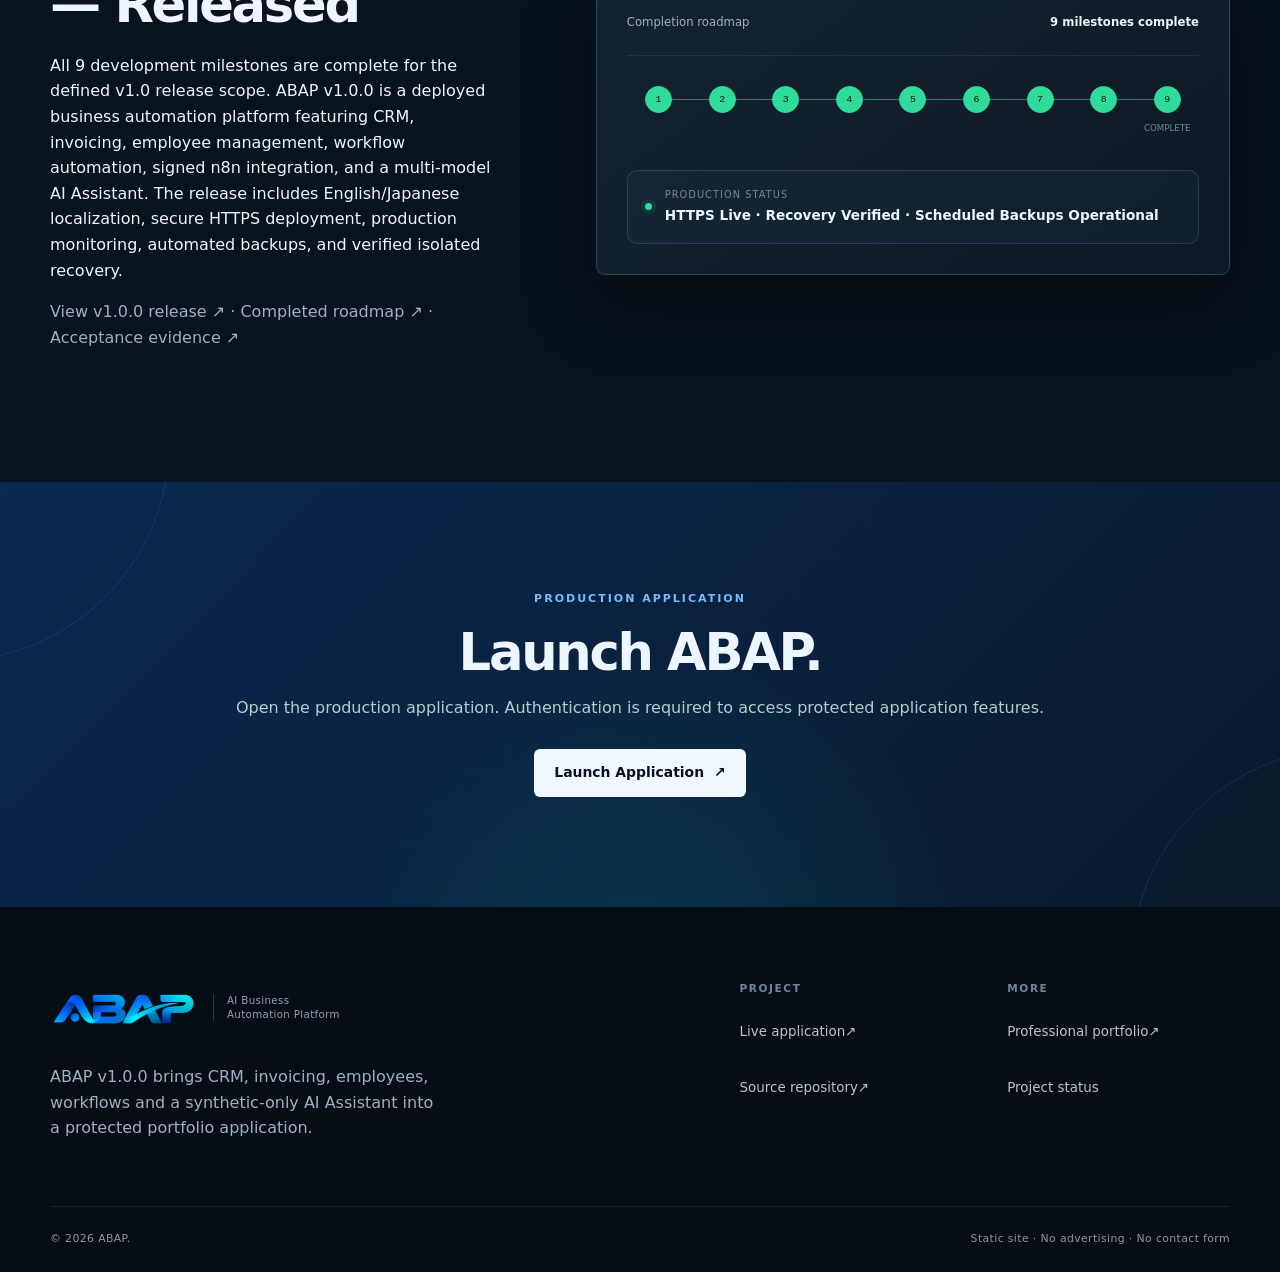
==== commit 19ad53cf: "Move AI Assistant screenshot into existing demo gallery" ====
--- a/index.html
+++ b/index.html
@@ -20,7 +20,7 @@
     <meta name="twitter:title" content="ABAP — AI Business Automation Platform">
     <meta name="twitter:description" content="ABAP v1.0.0 brings CRM, invoicing, employees, workflows and a synthetic-only AI Assistant into a protected portfolio application.">
 
-    <link rel="stylesheet" href="styles.css">
+    <link rel="stylesheet" href="styles.css?v=assistant-demo-20261105">
     <script src="public-rag-config.js"></script>
     <script src="script.js"></script>
     <script src="public-rag-chat.js"></script>
@@ -200,14 +200,7 @@
 
           <p class="gallery-note">The current AI Assistant supports selectable AI models and synthetic business demonstrations, including confirmation-protected fictional demo interactions. Free-form conversation, live business-record access, and AI-initiated business actions are not enabled.</p>
 
-          <figure class="assistant-demo-capture">
-            <a href="assets/abap-ai-assistant-demo.png" target="_blank" rel="noopener" aria-label="Open full-size AI Assistant demo screenshot">
-              <img src="assets/abap-ai-assistant-demo.png" alt="ABAP AI Assistant synthetic demo with manual model selection, response language controls and formatted conversation history." loading="lazy" decoding="async" width="1585" height="991">
-            </a>
-            <figcaption>AI Assistant · Synthetic demonstration · Account label anonymized for public display. Historical model output is illustrative, not a verified feature specification. <span>View full image ↗</span></figcaption>
-          </figure>
-
-          <div class="advanced-assistant-actions reveal">
+<div class="advanced-assistant-actions reveal">
             <a class="button button-primary" href="https://app.dennisbasadre.com/ai-assistant/advanced" aria-describedby="advanced-assistant-access">Try Advanced AI Assistant <span aria-hidden="true">↗</span></a>
             <p id="advanced-assistant-access">Login with an authorized ABAP account is required.<br>Currently uses synthetic demo data only.</p>
           </div>
@@ -262,7 +255,7 @@
         <div class="shell">
           <div class="section-heading">
             <div><p class="eyebrow">Inside the application</p><h2 id="preview-title">Real screens. Reviewable work.</h2></div>
-            <p>Captured from the current application in an isolated local environment on November 3, 2026. Every record is synthetic. Open any image to inspect it at full size.</p>
+            <p>Synthetic application demos: original screens captured locally on November 3, 2026; AI Assistant captured live on November 5 with an anonymized account label. Open any image to inspect it at full size.</p>
           </div>
           <div class="product-gallery">
             <figure class="gallery-card">
@@ -285,8 +278,12 @@
               <a class="gallery-image" href="assets/abap-dashboard-mobile-en.webp" aria-label="Open full-size mobile responsiveness screenshot"><img src="assets/abap-dashboard-mobile-en.webp" width="375" height="2567" loading="lazy" decoding="async" alt="Full-page mobile ABAP dashboard with stacked summary cards and operational panels."></a>
               <figcaption><h3>Mobile responsiveness</h3><p>The actual responsive dashboard at a 390 × 844 viewport. Full-page capture; the workflow table scrolls horizontally.</p><span>Synthetic demonstration data · View full image ↗</span></figcaption>
             </figure>
-          </div>
-          <p class="gallery-note">These screenshots demonstrate the recorded local state, not production business data or commercial results. These November 3 captures predate final release acceptance; the workflow image shows its earlier manual run, not the later verified signed n8n demonstration.</p>
+            <figure class="gallery-card">
+              <a class="gallery-image" href="assets/abap-ai-assistant-demo.png" aria-label="Open full-size AI Assistant demo screenshot"><img src="assets/abap-ai-assistant-demo.png" width="1586" height="992" loading="lazy" decoding="async" alt="ABAP AI Assistant synthetic demo with model selection, English and Japanese response controls, formatted history and Demo Admin account label."></a>
+              <figcaption><h3>AI Assistant</h3><p>Manual model selection, English/Japanese response controls and formatted private history. Synthetic demo; account label anonymized.</p><span>November 5, 2026 · View full image ↗</span></figcaption>
+            </figure>
+          </div>
+          <p class="gallery-note">These screenshots show synthetic demonstrations, not production business records or commercial results. Historical AI output is illustrative, not a verified feature specification. The November 3 captures predate final release acceptance; the workflow image shows its earlier manual run, not the later verified signed n8n demonstration.</p>
         </div>
       </section>
 
--- a/styles.css
+++ b/styles.css
@@ -361,7 +361,3 @@
   .primary-nav a { padding: 13px 10px !important; border-bottom: 1px solid var(--line); }
   .primary-nav .nav-cta { margin-top: 11px; text-align: center; border: 1px solid var(--line-strong); }
 }
-
-.assistant-demo-capture { margin: 2rem 0; }
-.assistant-demo-capture img { display: block; width: 100%; height: auto; border-radius: 1rem; }
-.assistant-demo-capture figcaption { margin-top: .75rem; line-height: 1.6; font-size: .875rem; }
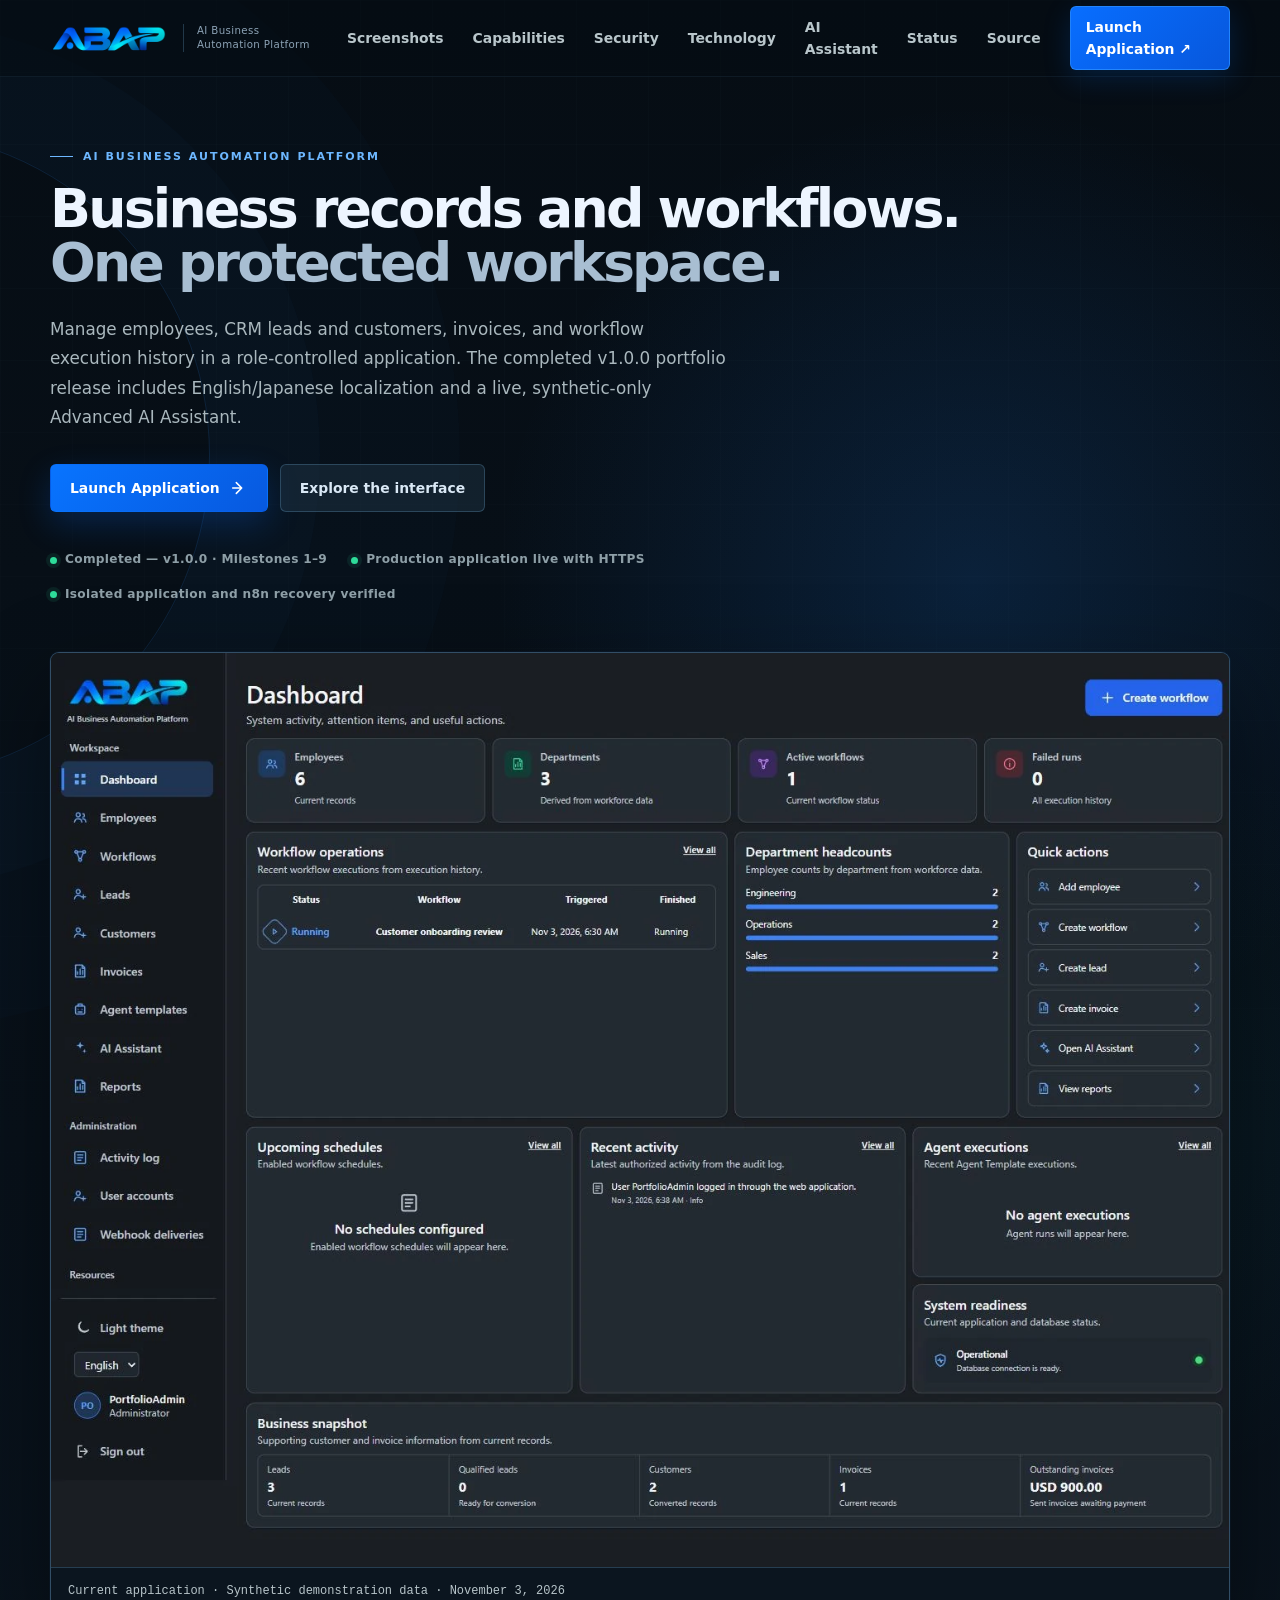
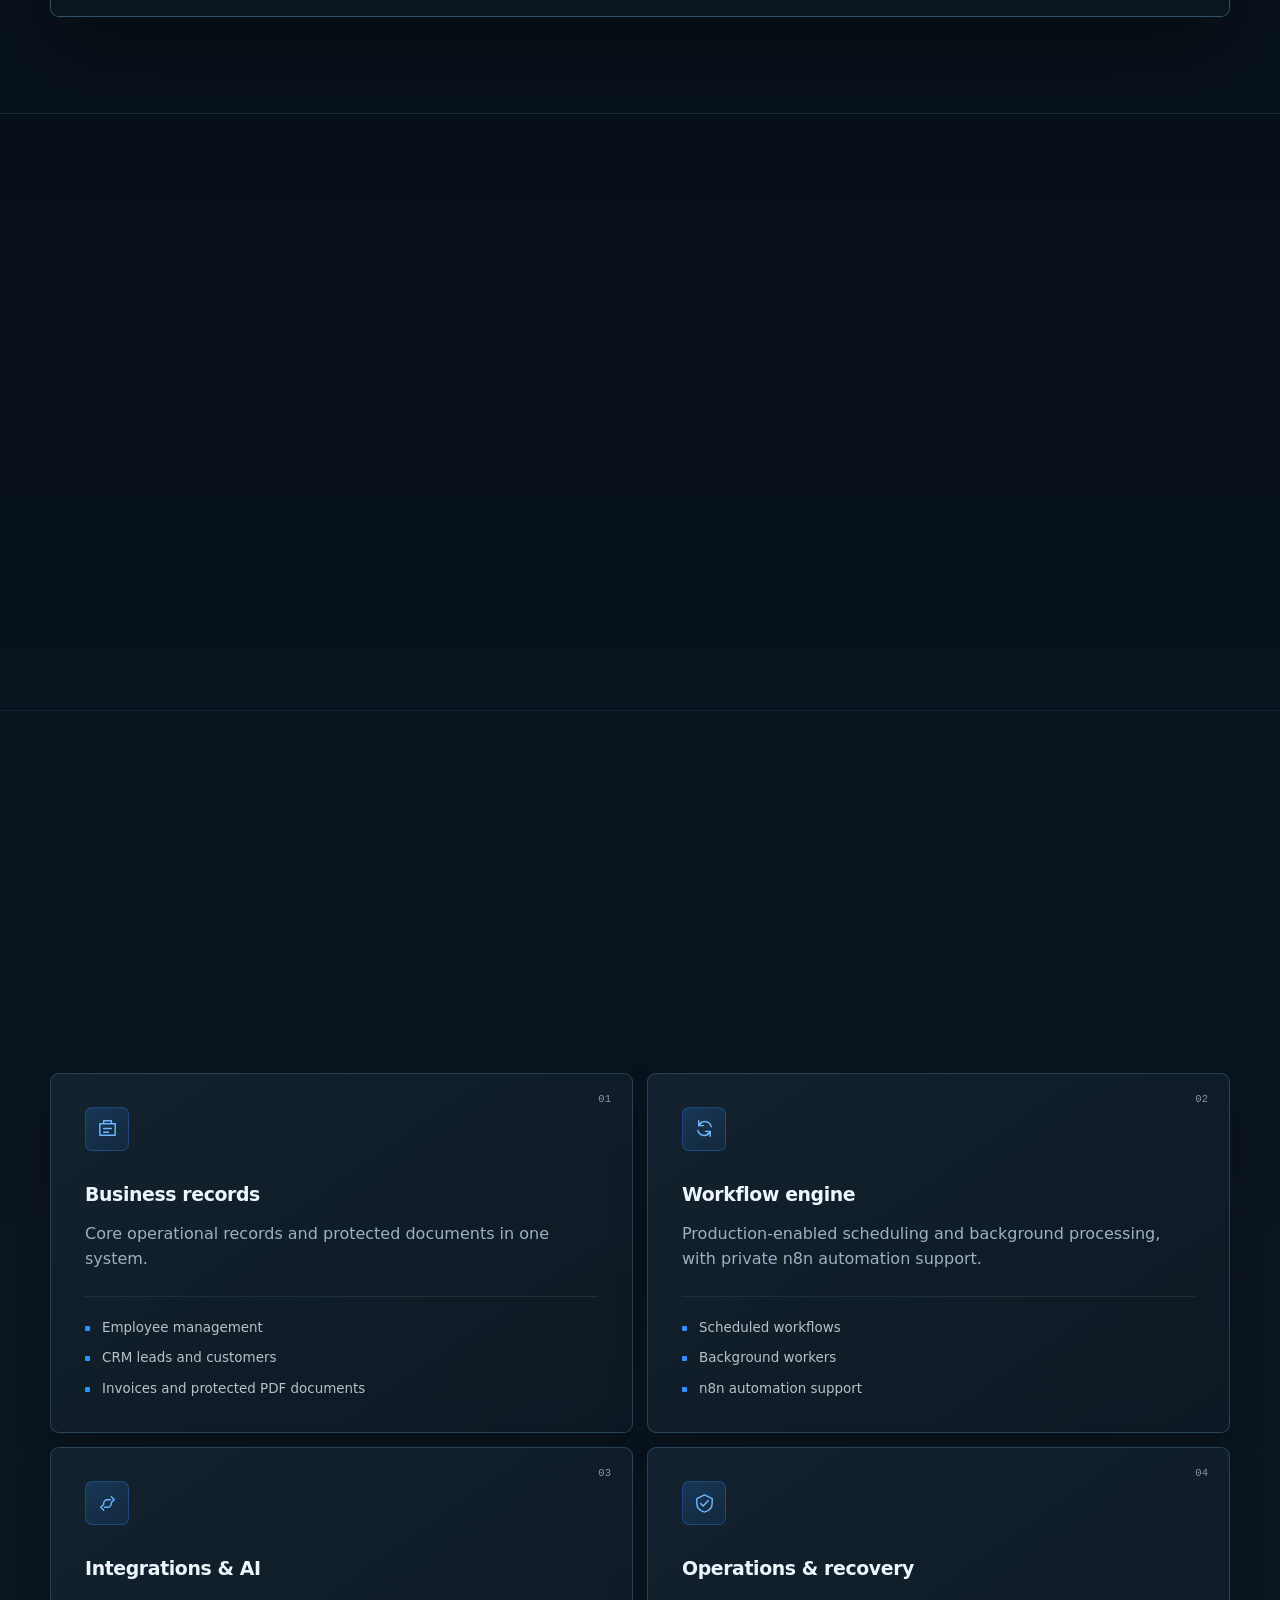
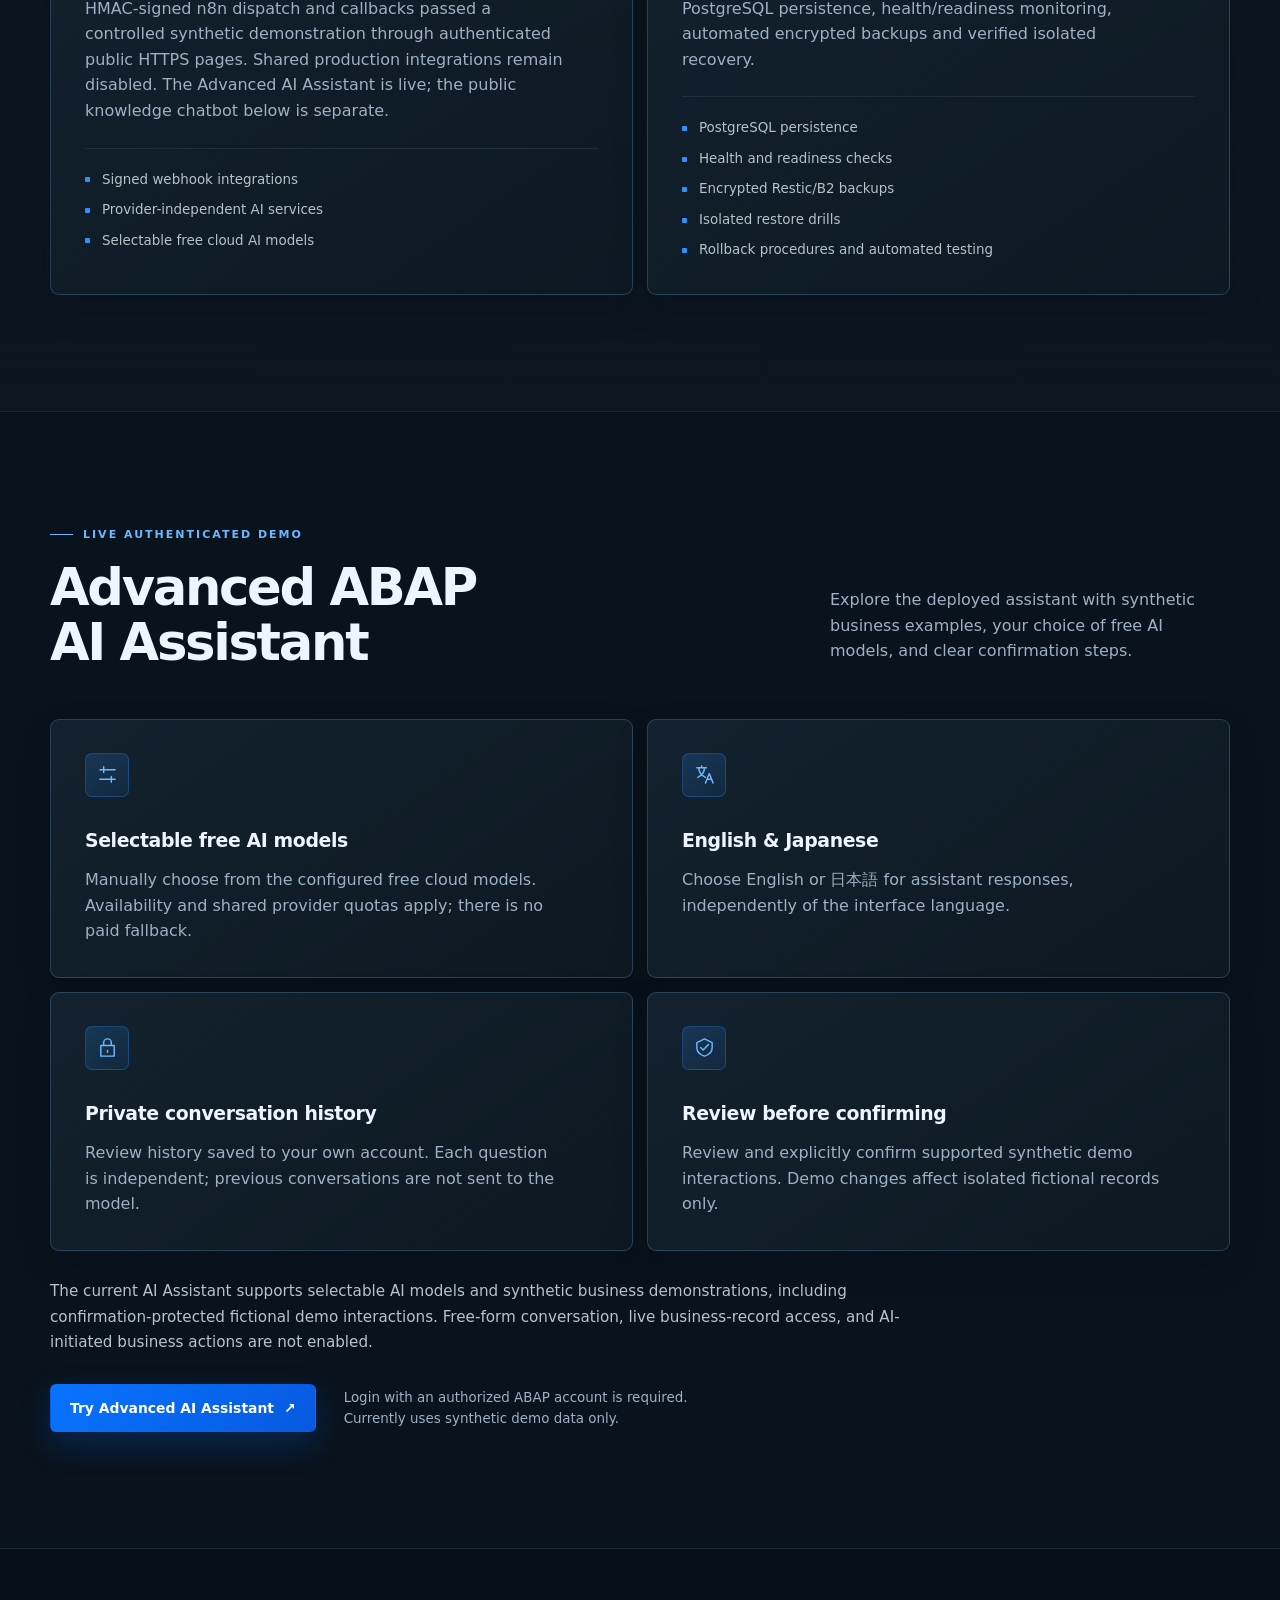
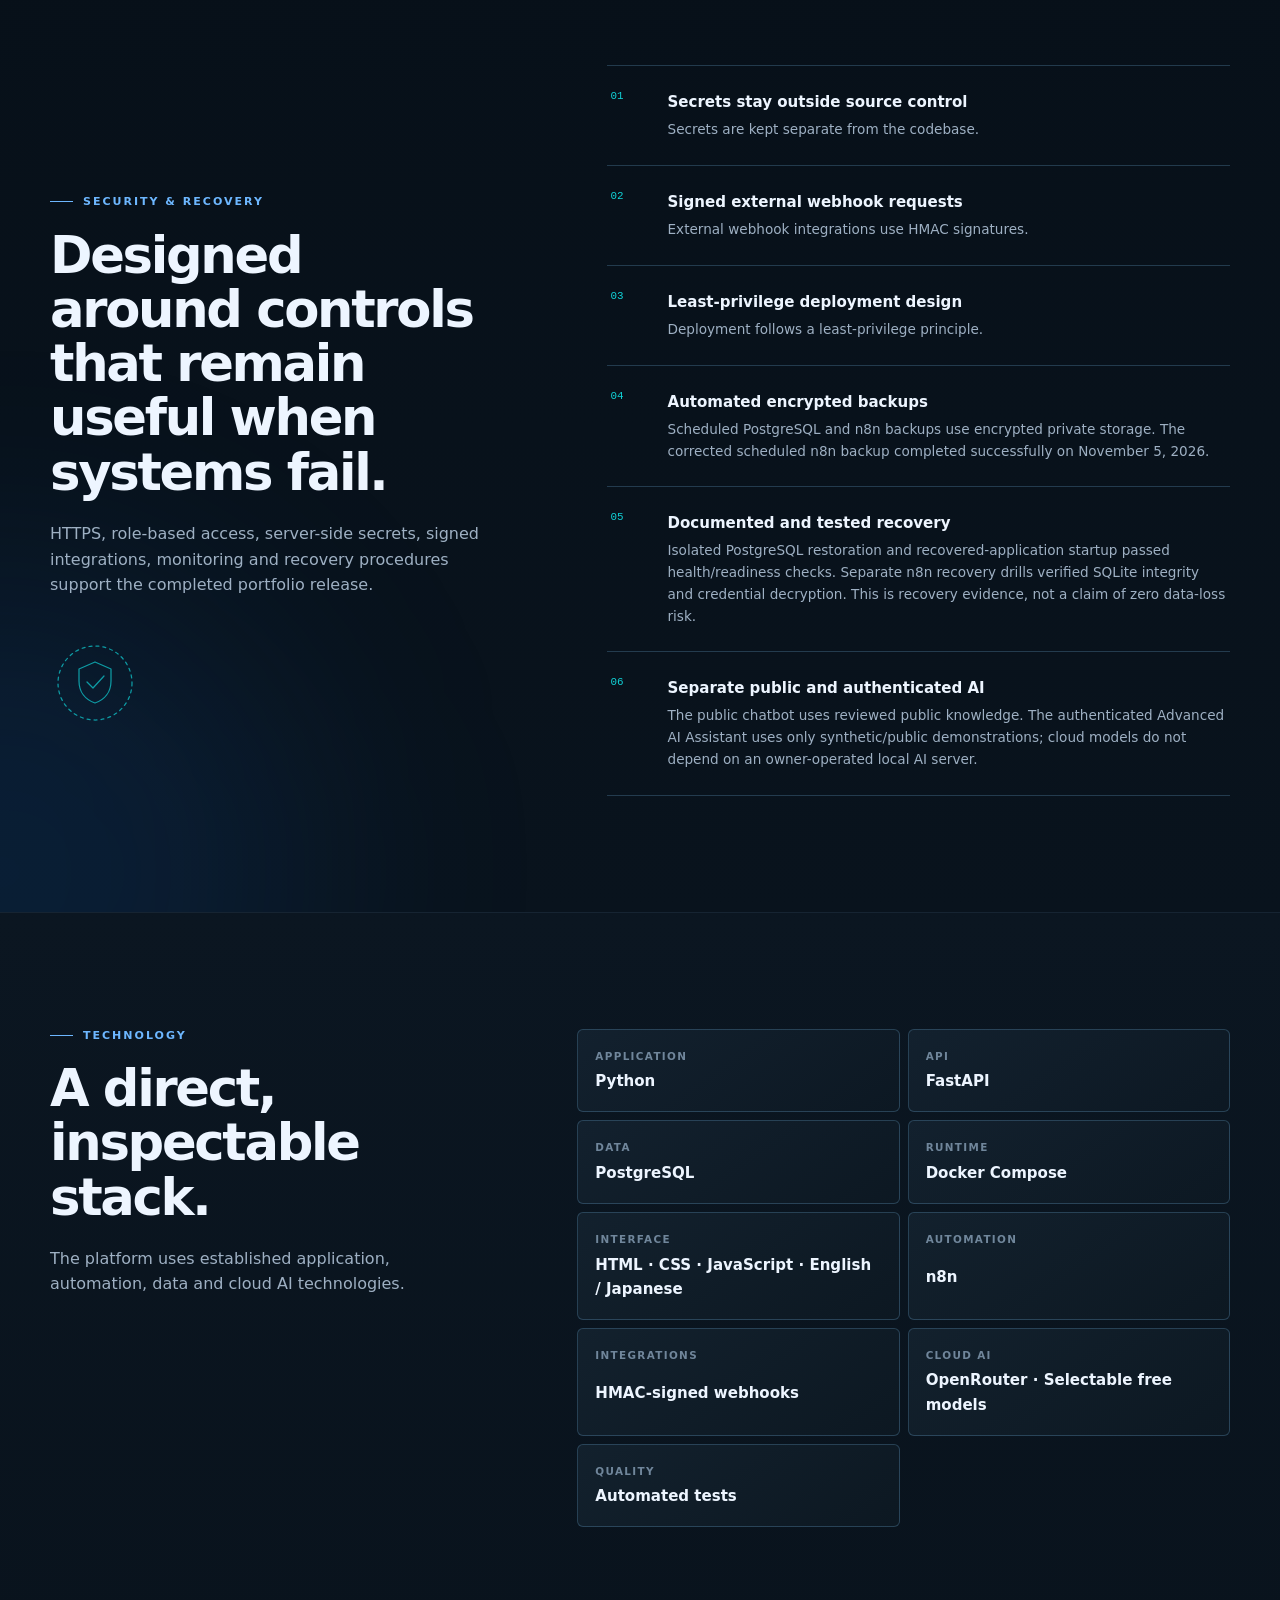
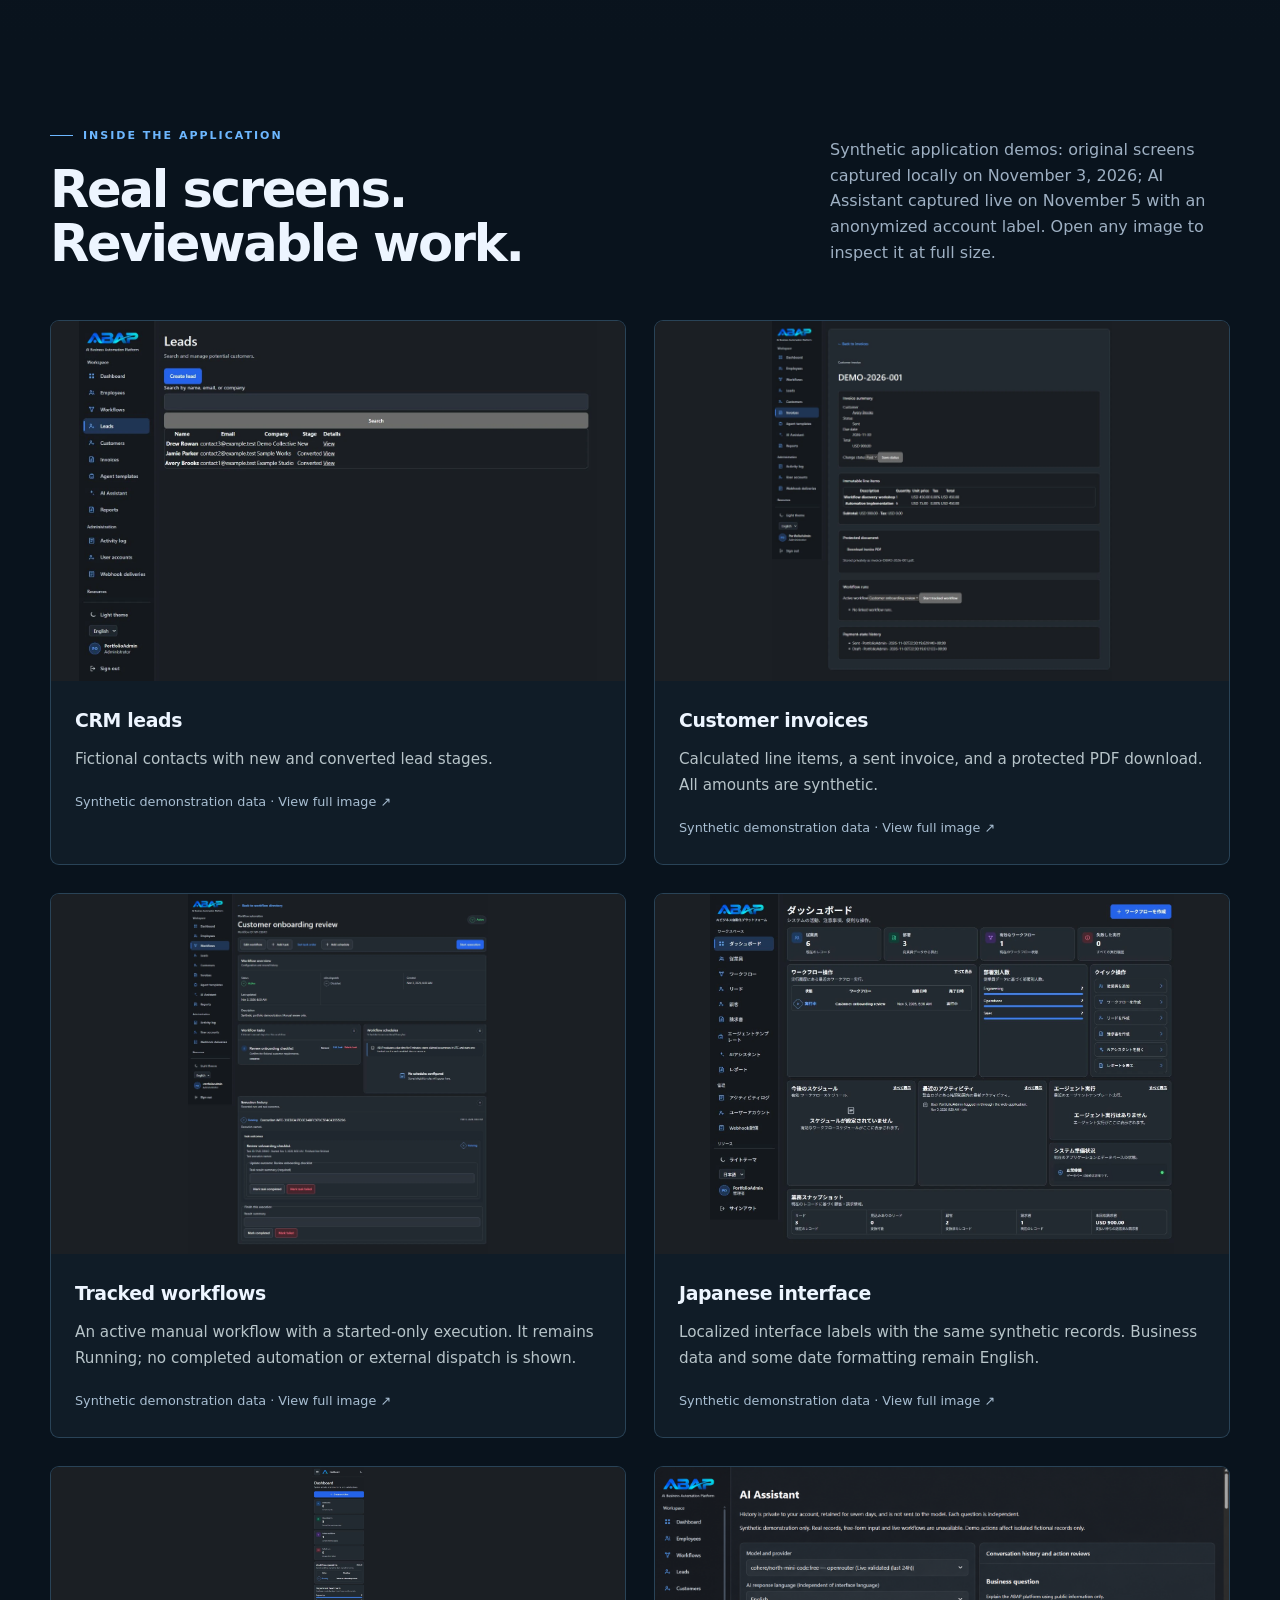
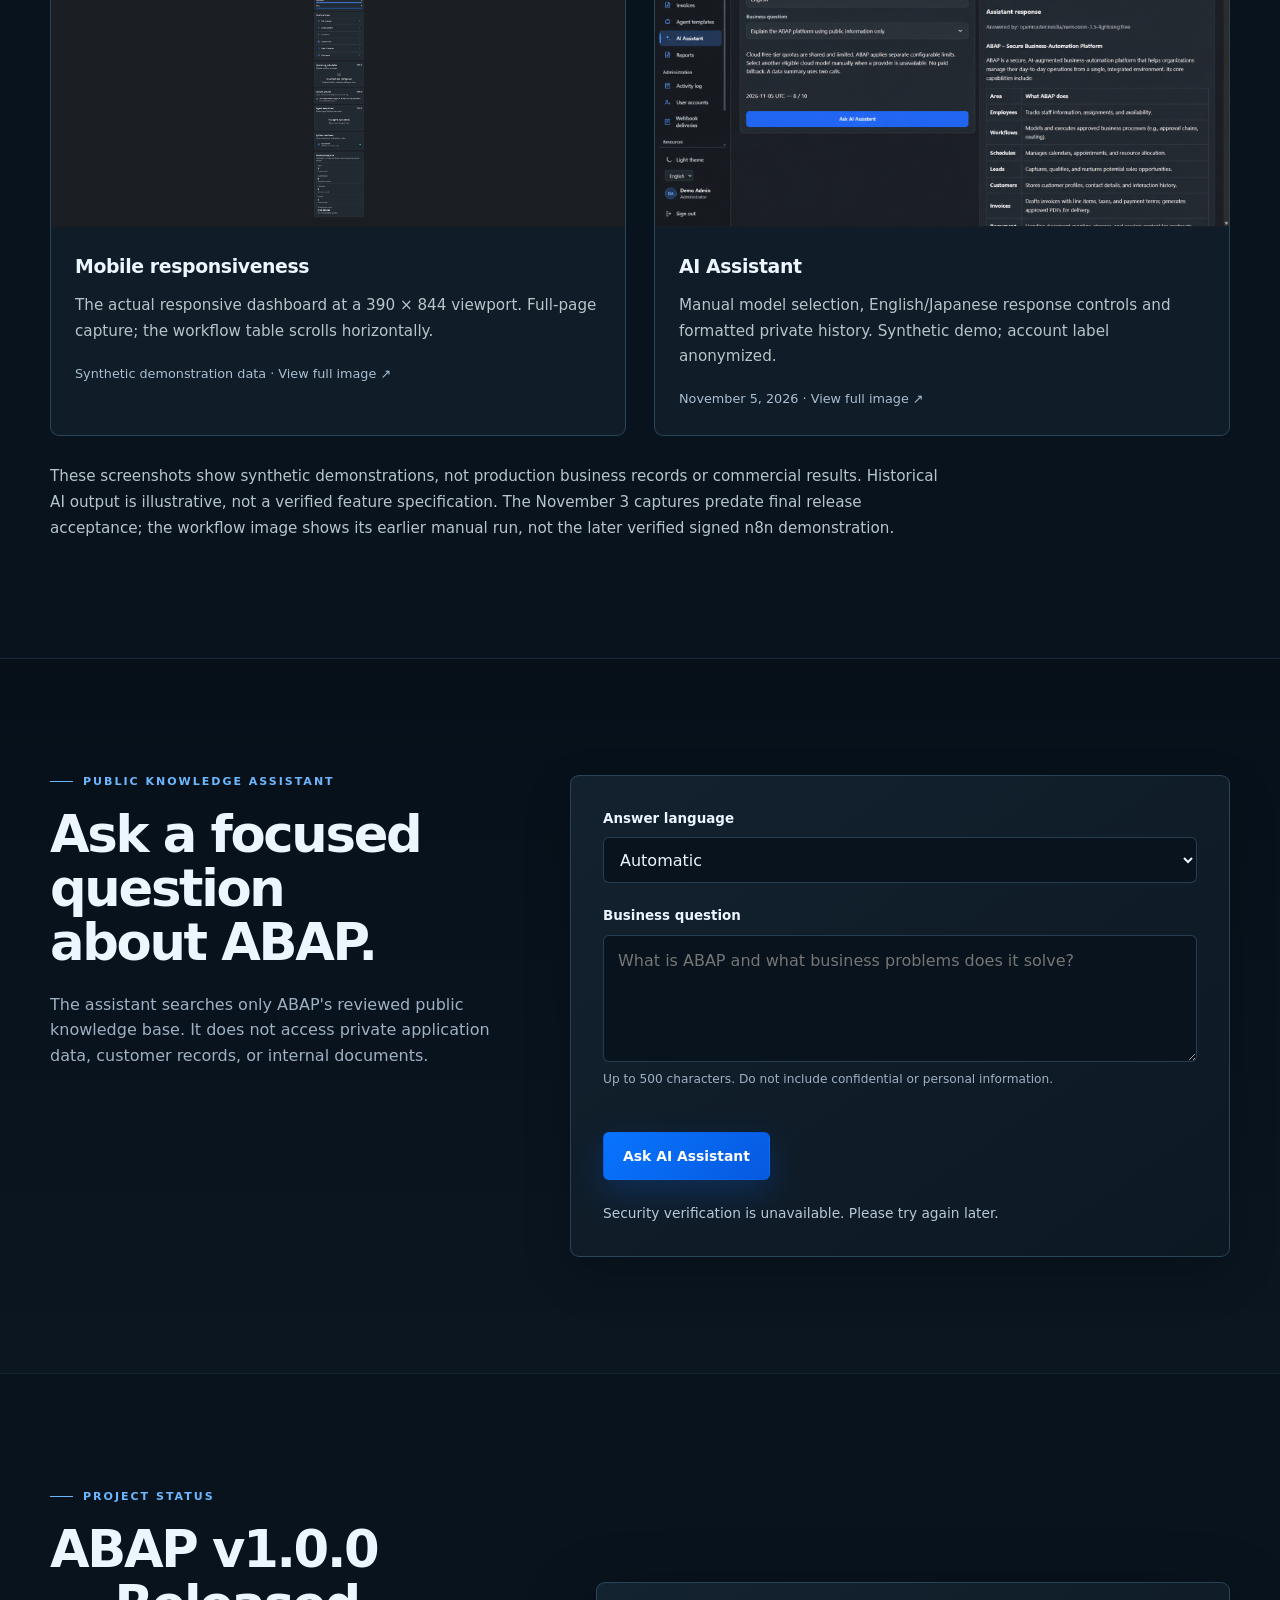
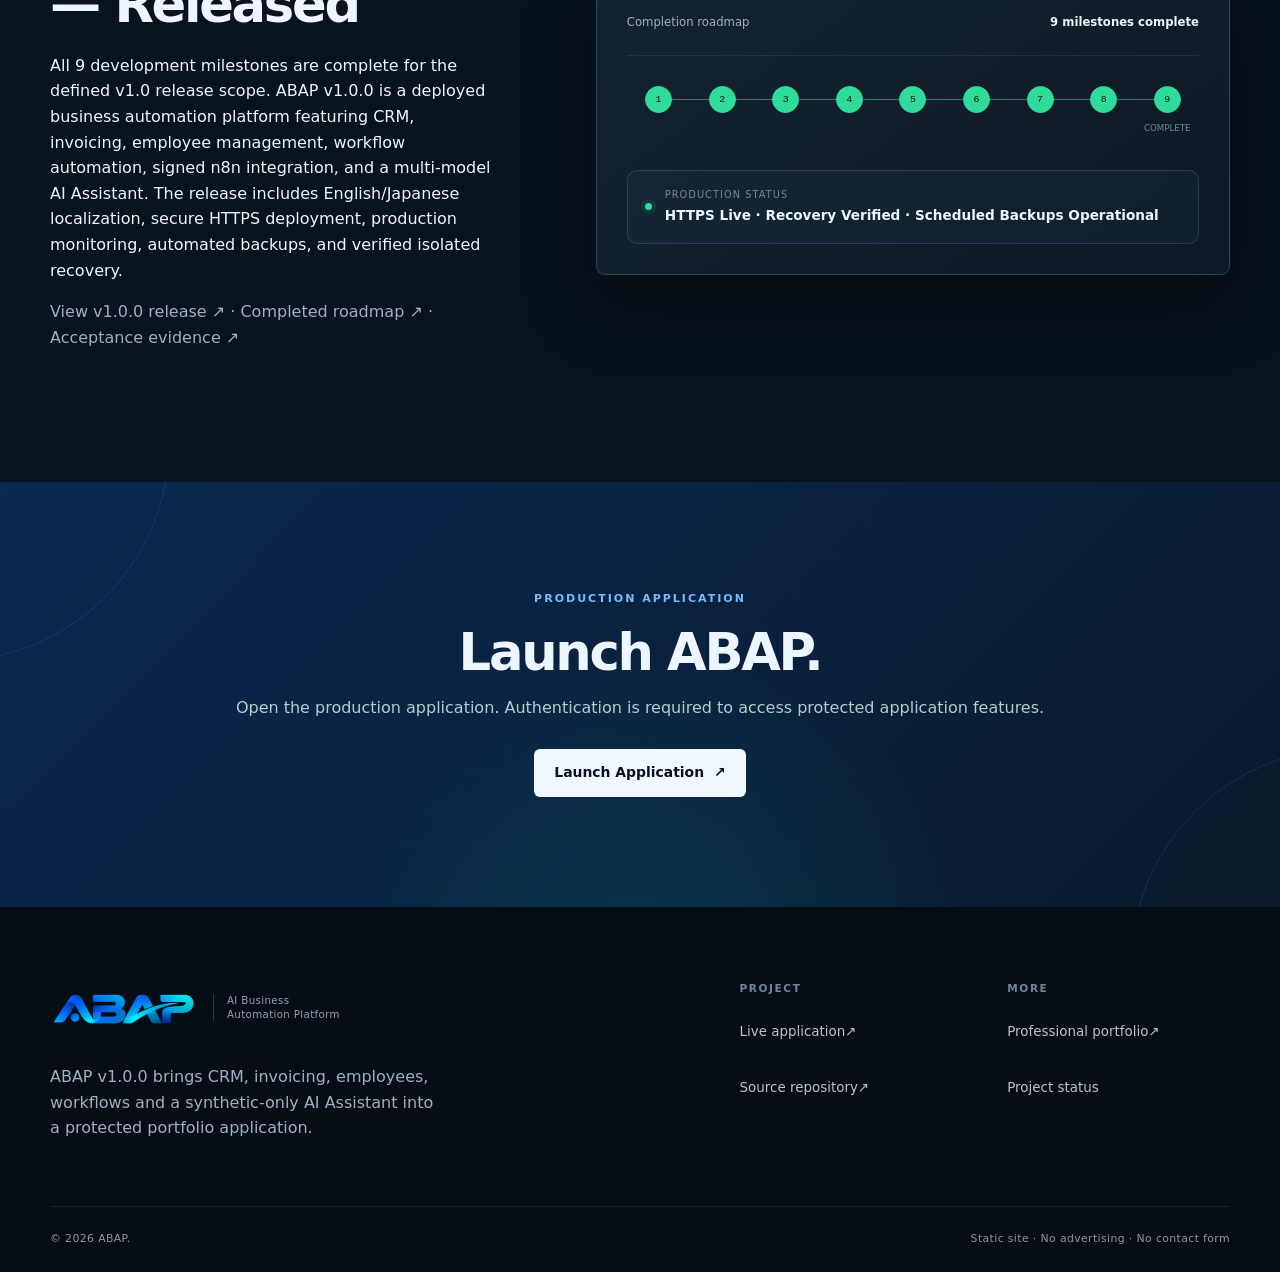
==== commit 60e03d34: "fix: open gallery screenshots in accessible lightbox" ====
--- a/index.html
+++ b/index.html
@@ -20,9 +20,9 @@
     <meta name="twitter:title" content="ABAP — AI Business Automation Platform">
     <meta name="twitter:description" content="ABAP v1.0.0 brings CRM, invoicing, employees, workflows and a synthetic-only AI Assistant into a protected portfolio application.">
 
-    <link rel="stylesheet" href="styles.css?v=assistant-demo-20261105">
+    <link rel="stylesheet" href="styles.css?v=lightbox-20261106">
     <script src="public-rag-config.js"></script>
-    <script src="script.js"></script>
+    <script src="script.js?v=lightbox-20261106"></script>
     <script src="public-rag-chat.js"></script>
   </head>
   <body>
@@ -369,6 +369,18 @@
     </main>
 
 
+    <dialog class="screenshot-viewer" data-screenshot-viewer aria-labelledby="screenshot-viewer-title" aria-describedby="screenshot-viewer-caption">
+      <div class="screenshot-viewer-content">
+        <div class="screenshot-viewer-toolbar">
+          <h2 id="screenshot-viewer-title">Screenshot preview</h2>
+          <button class="screenshot-viewer-close" type="button" data-screenshot-close aria-label="Close screenshot preview">×</button>
+        </div>
+        <img class="screenshot-viewer-image" data-screenshot-image alt="">
+        <p id="screenshot-viewer-caption" data-screenshot-caption></p>
+        <a class="screenshot-viewer-original" data-screenshot-original target="_blank" rel="noopener noreferrer">Open original full-resolution image (new tab) ↗</a>
+      </div>
+    </dialog>
+
     <footer class="site-footer">
       <div class="shell footer-main">
         <div class="footer-brand">
--- a/styles.css
+++ b/styles.css
@@ -361,3 +361,15 @@
   .primary-nav a { padding: 13px 10px !important; border-bottom: 1px solid var(--line); }
   .primary-nav .nav-cta { margin-top: 11px; text-align: center; border: 1px solid var(--line-strong); }
 }
+
+/* Native modal keeps keyboard focus inside the screenshot preview. */
+body.screenshot-viewer-open { overflow: hidden; }
+.screenshot-viewer { width: fit-content; max-width: calc(100vw - 24px); max-height: calc(100vh - 24px); max-height: calc(100dvh - 24px); padding: 0; border: 1px solid var(--line-strong); border-radius: var(--radius); color: var(--ink); background: var(--surface); box-shadow: var(--shadow); }
+.screenshot-viewer::backdrop { background: rgba(6, 13, 20, .86); }
+.screenshot-viewer-content { display: flex; flex-direction: column; align-items: center; gap: 12px; min-width: 0; padding: 16px; }
+.screenshot-viewer-toolbar { display: flex; align-items: center; justify-content: space-between; gap: 12px; width: 100%; }
+.screenshot-viewer-toolbar h2 { margin: 0; font-size: 1rem; }
+.screenshot-viewer-close { flex: none; width: 44px; height: 44px; padding: 0; border: 1px solid var(--line-strong); border-radius: 6px; color: var(--ink); background: var(--surface-2); font-size: 2rem; line-height: 1; cursor: pointer; }
+.screenshot-viewer-image { display: block; flex: none; width: auto; height: auto; max-width: min(1200px, calc(100vw - 58px)); max-height: calc(100vh - 250px); max-height: calc(100dvh - 250px); object-fit: contain; }
+.screenshot-viewer [data-screenshot-caption] { width: 100%; max-width: 1000px; margin: 0; color: var(--muted); font-size: .8rem; overflow-wrap: anywhere; }
+.screenshot-viewer-original { align-self: flex-start; color: var(--blue-bright); font-size: .8rem; text-decoration: underline; overflow-wrap: anywhere; }
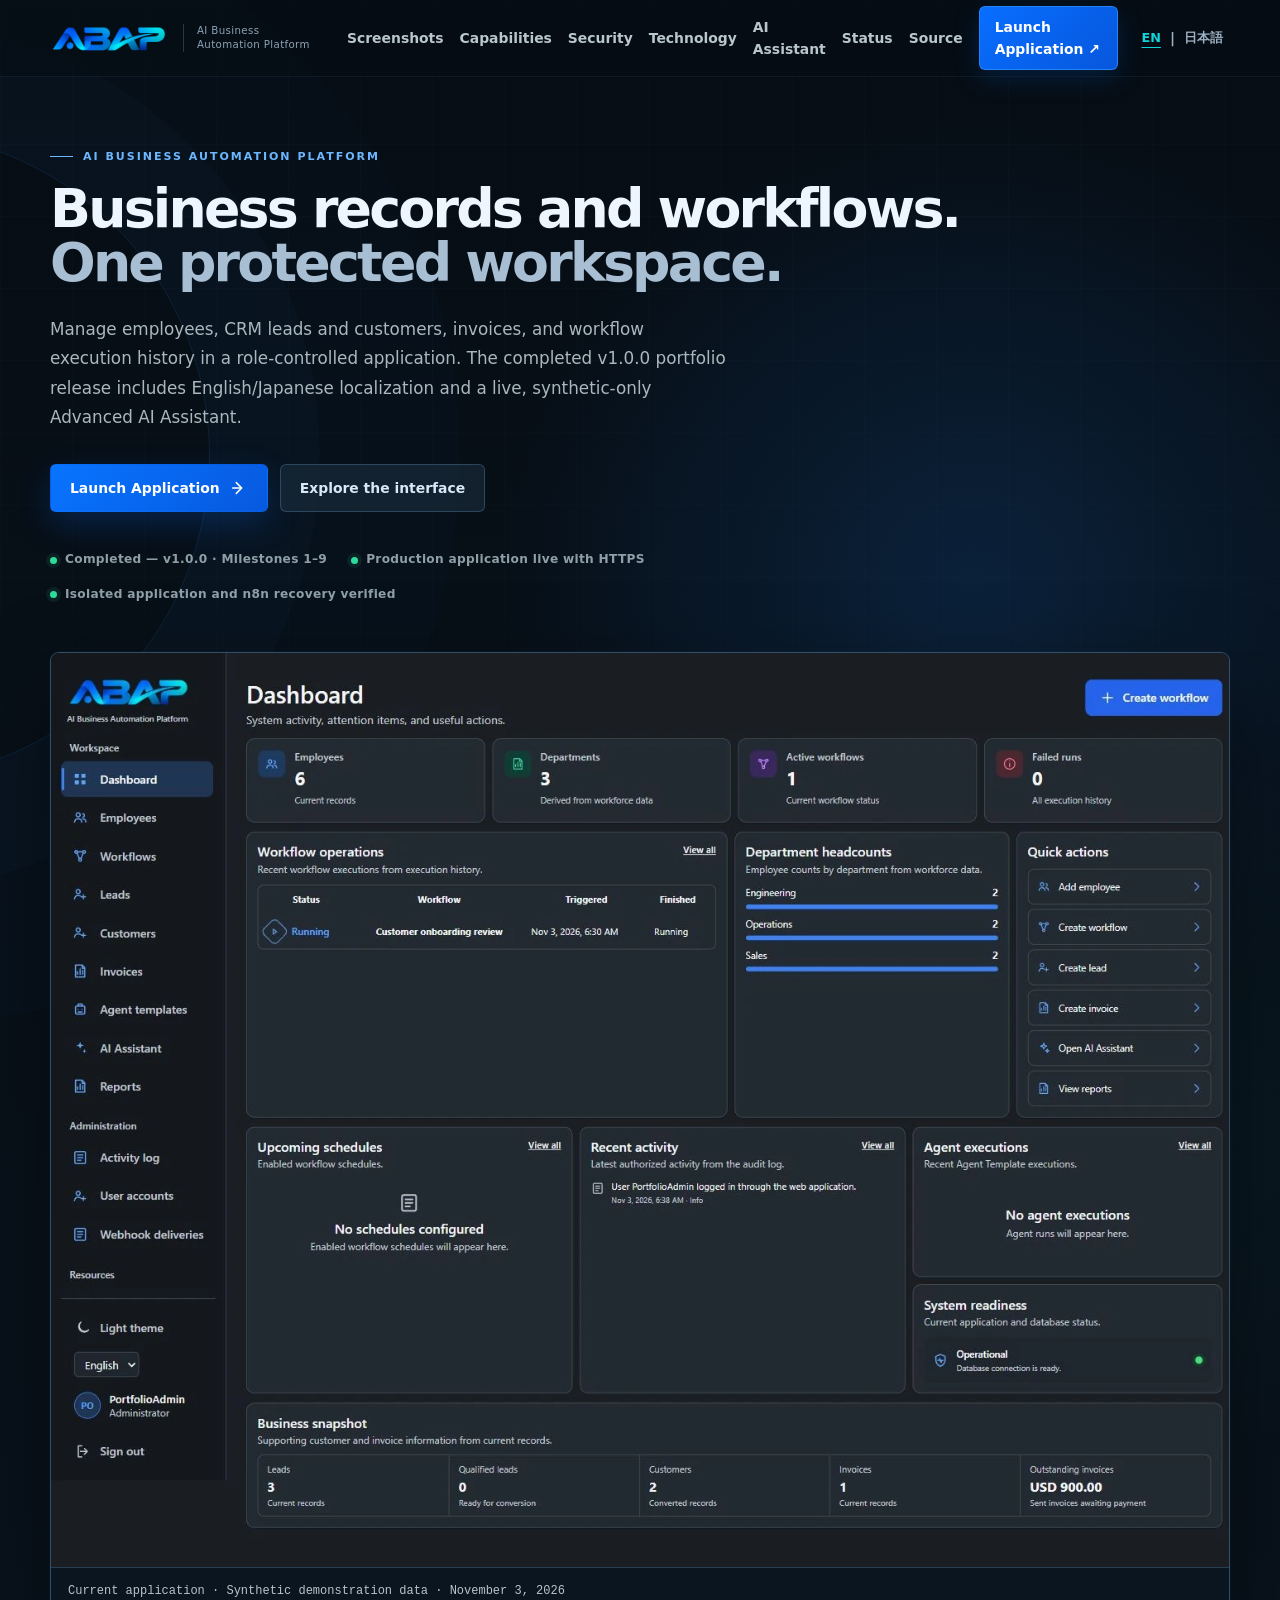
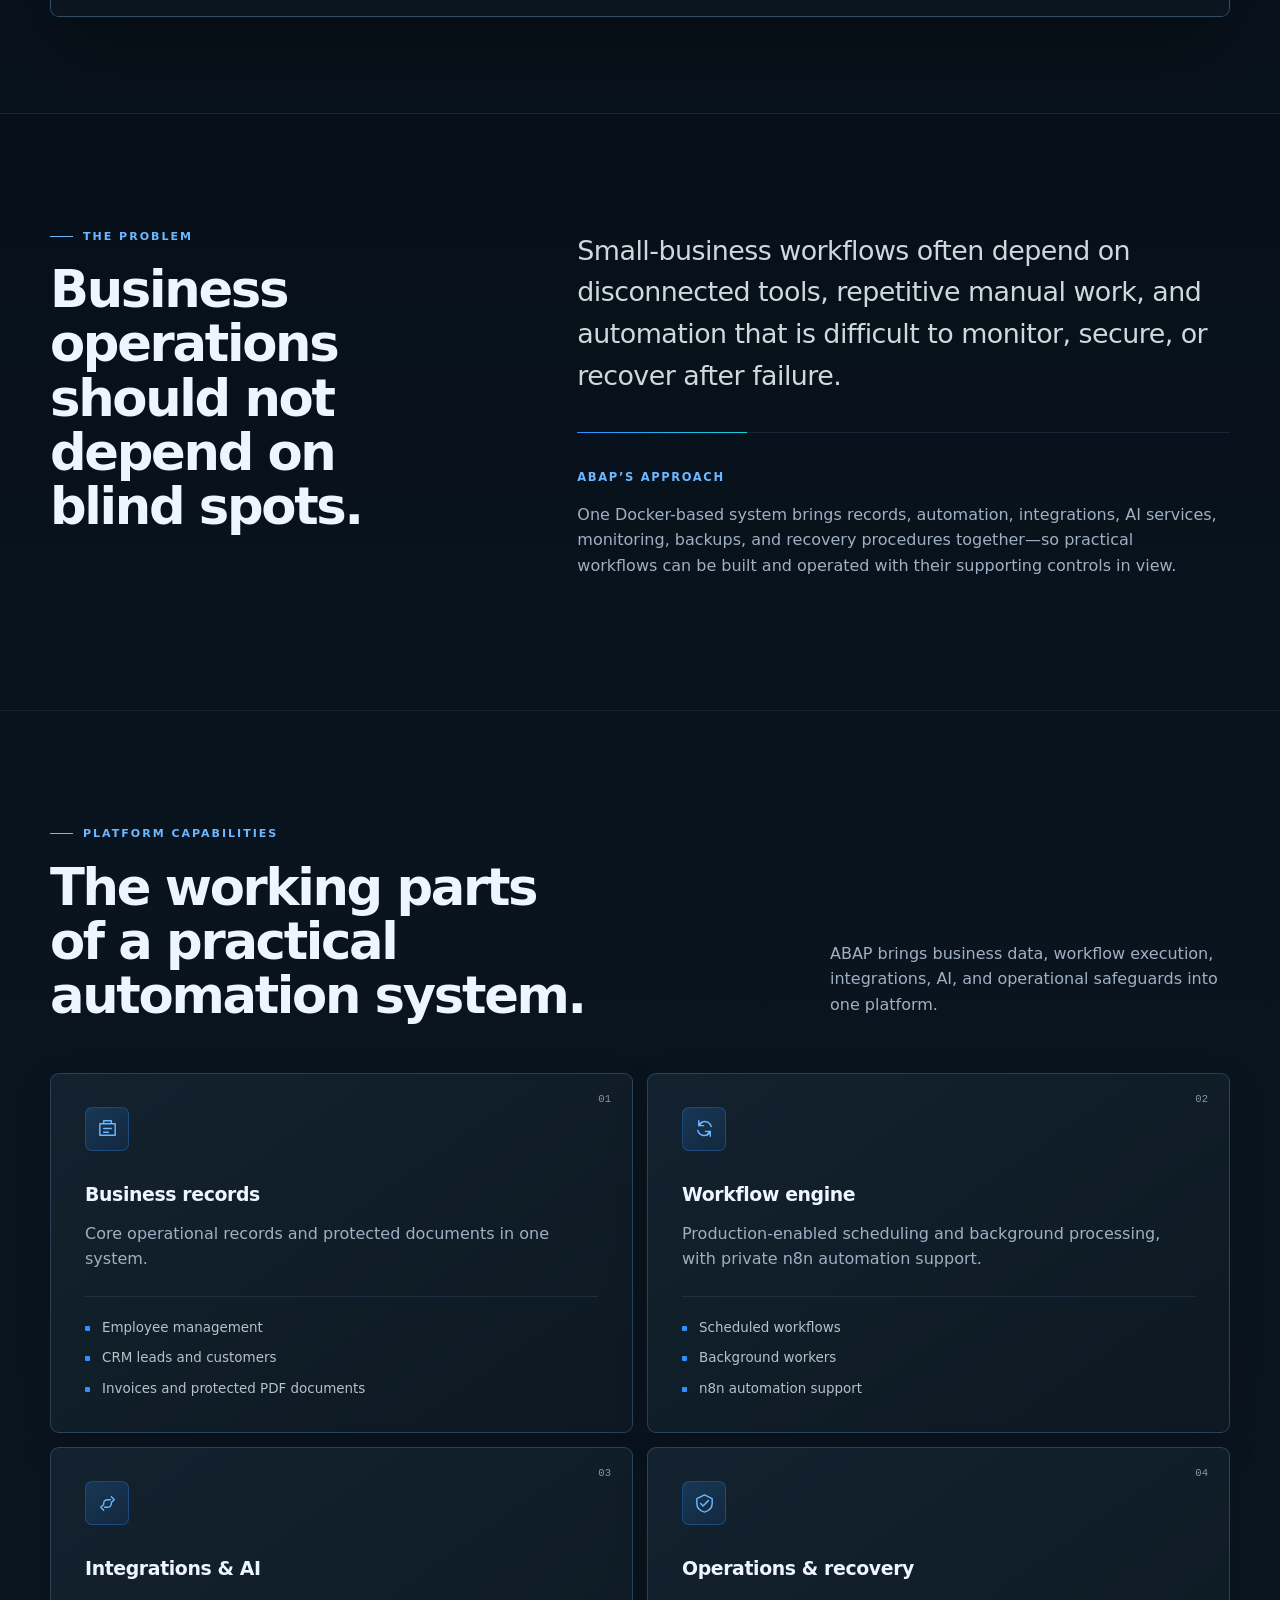
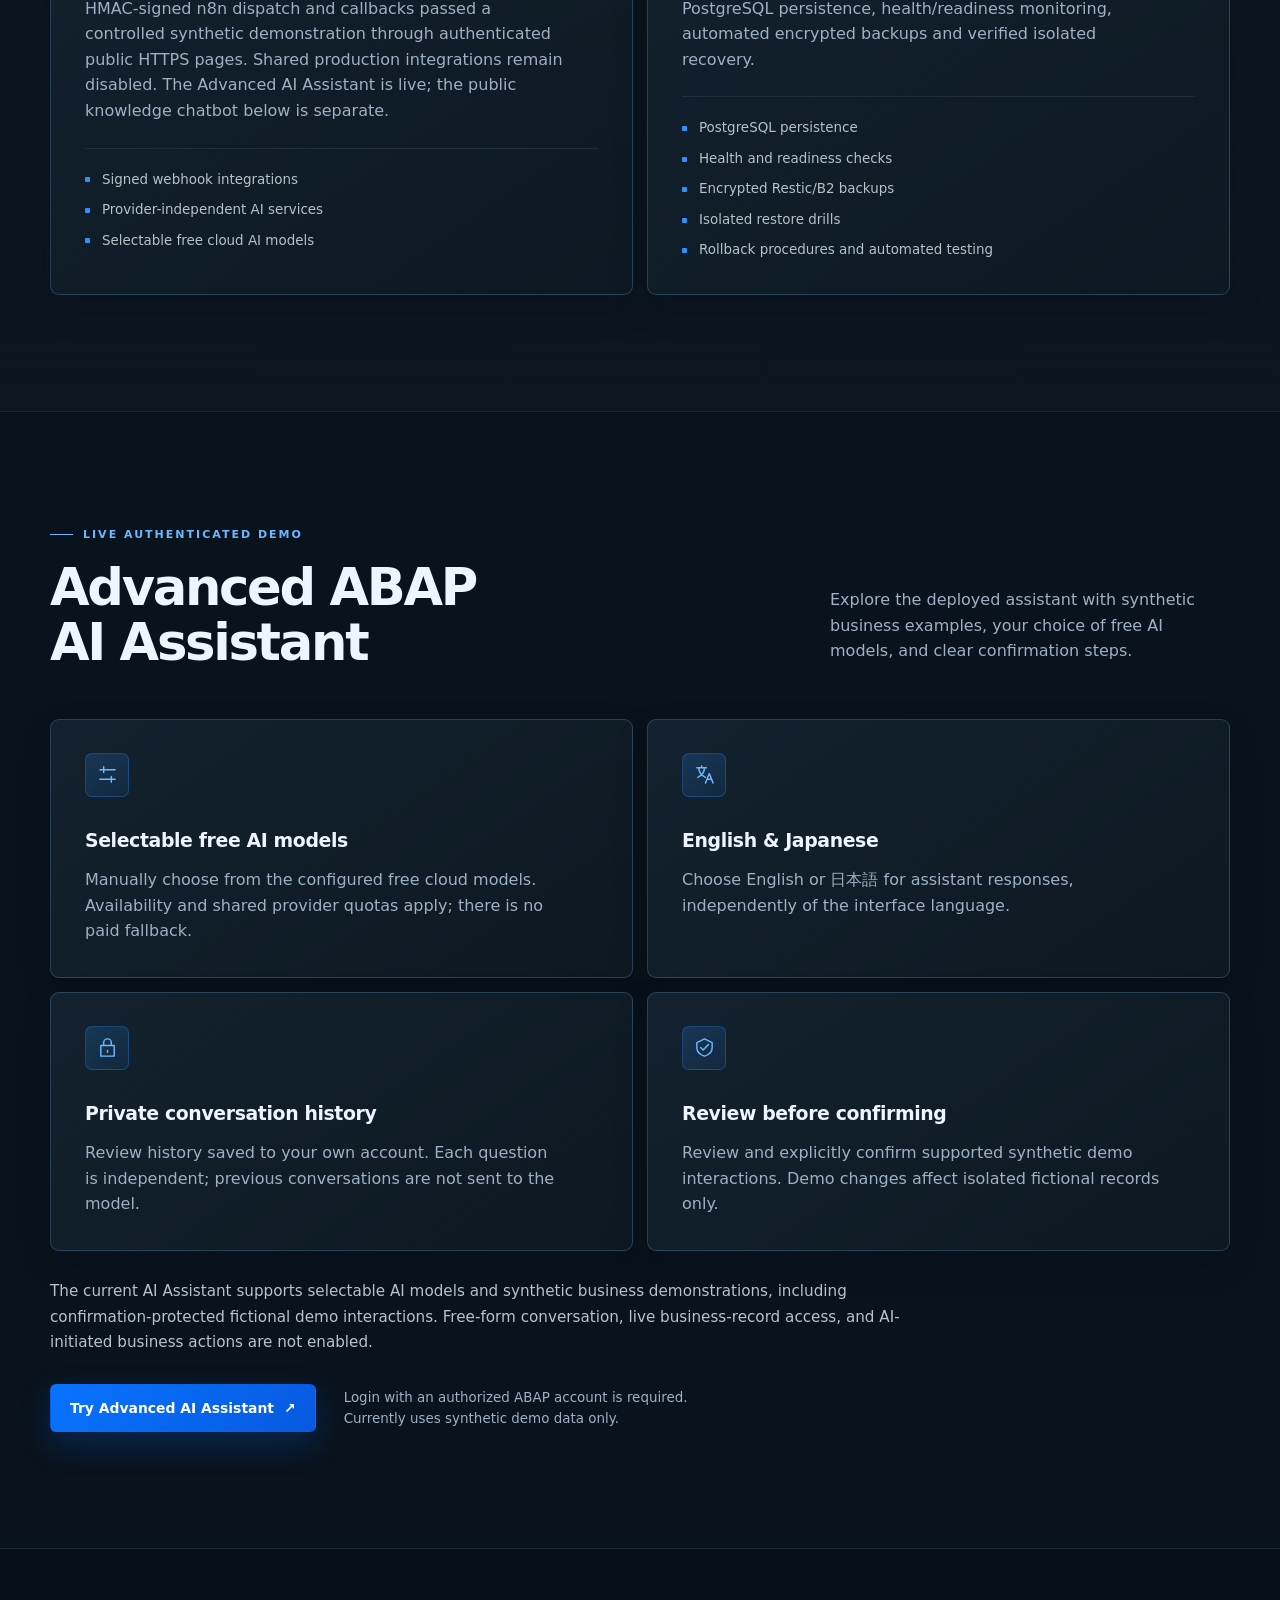
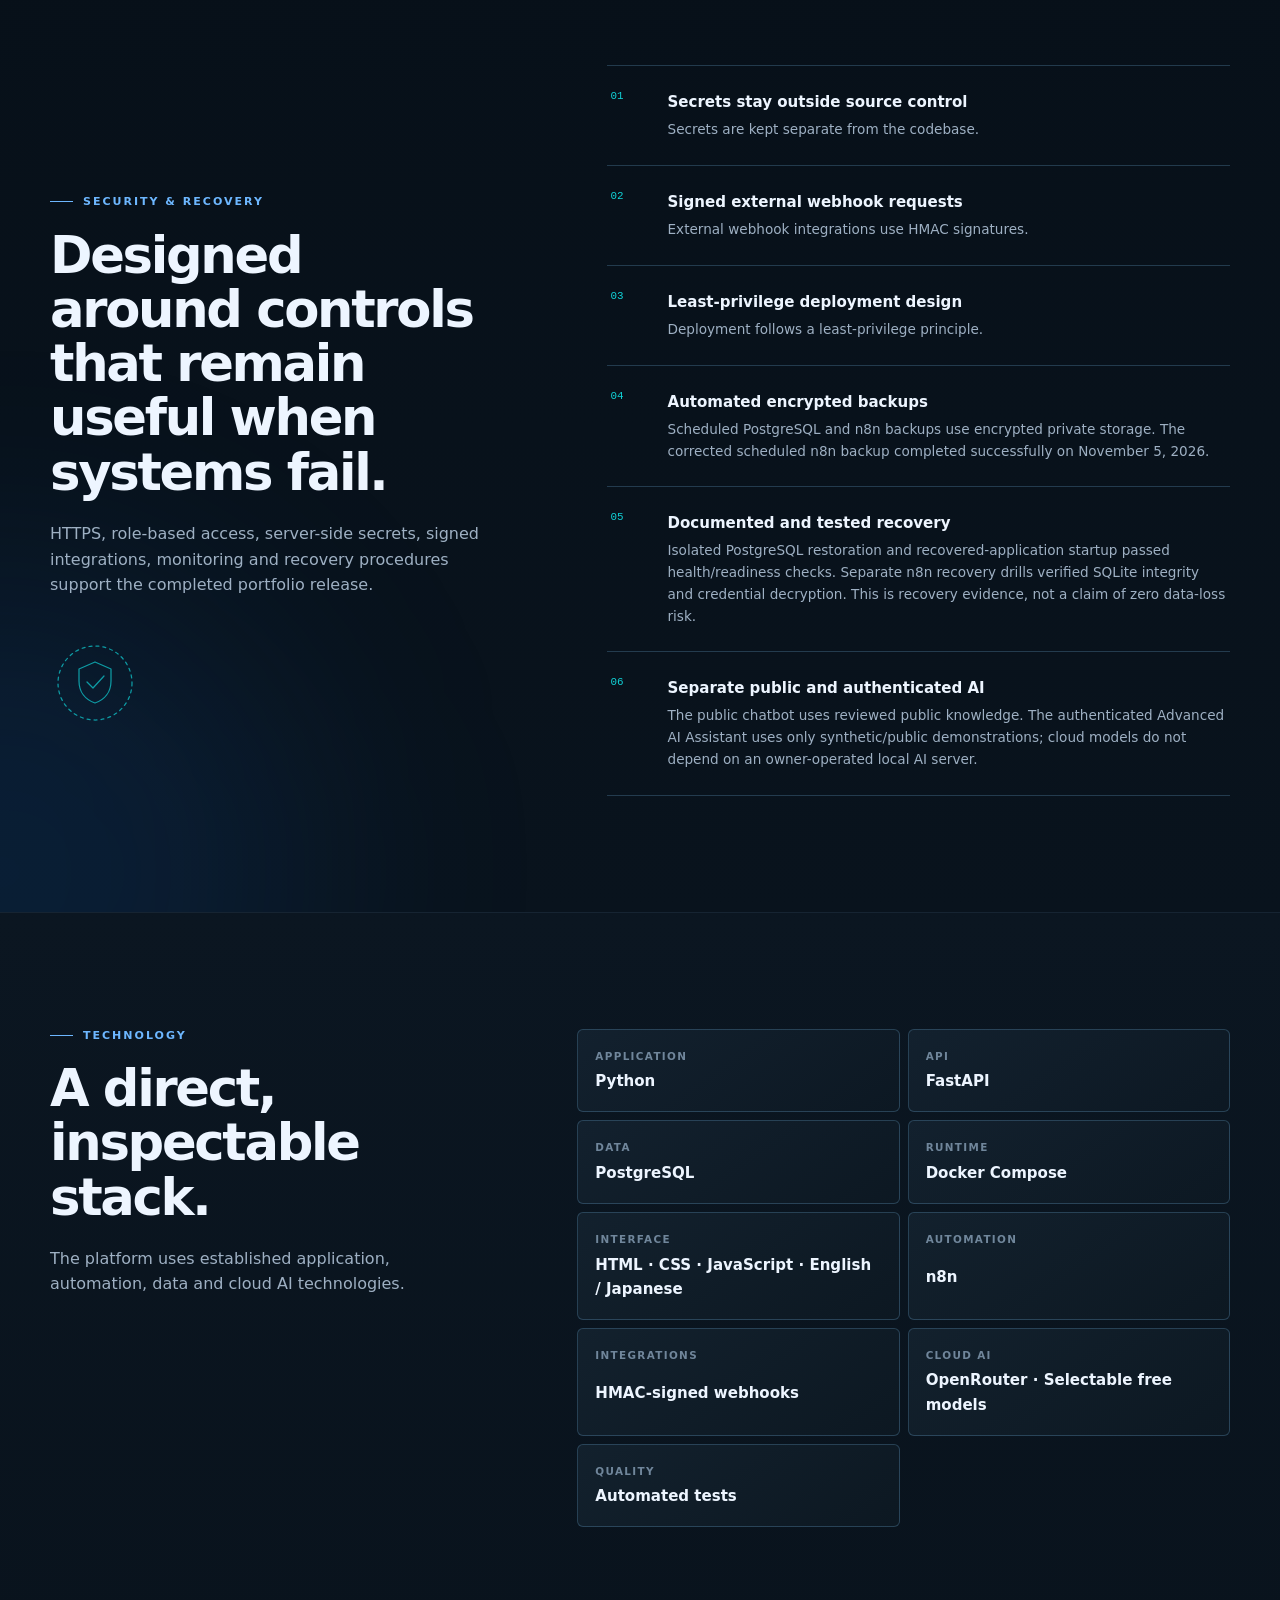
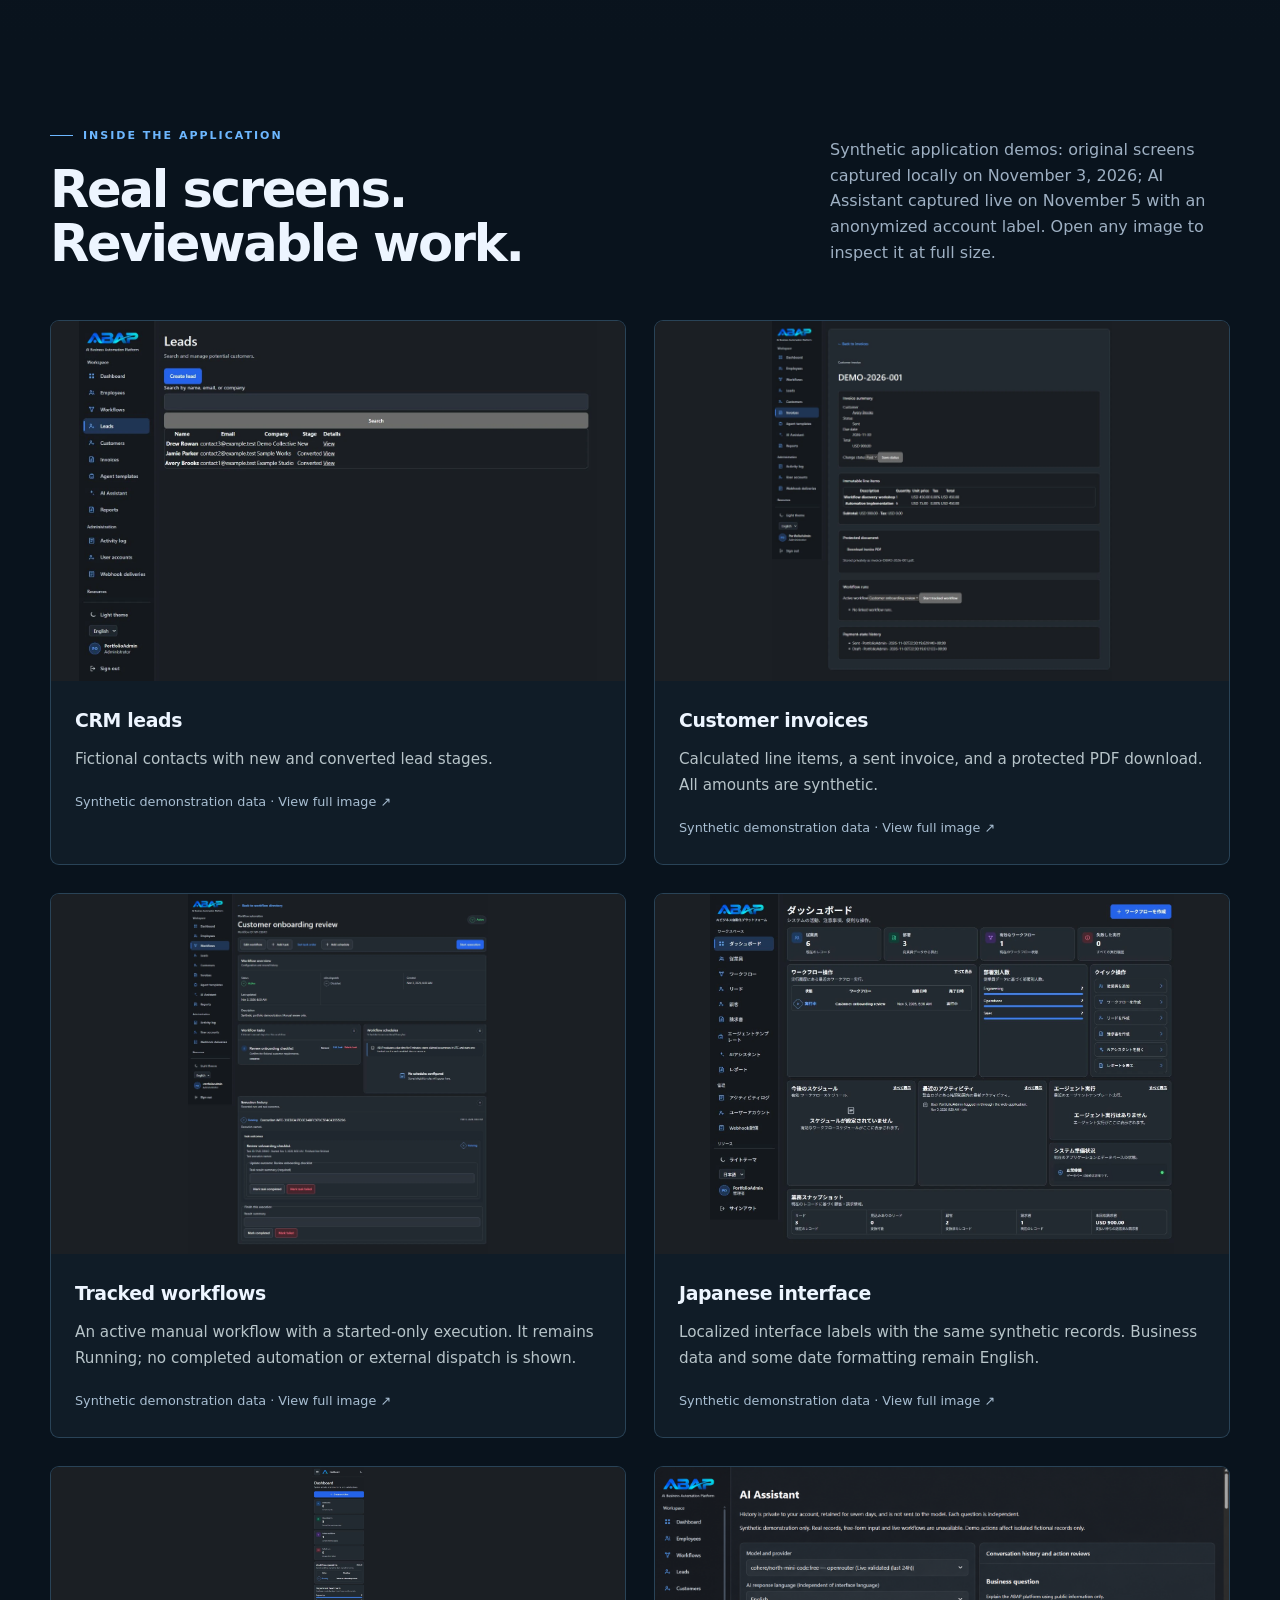
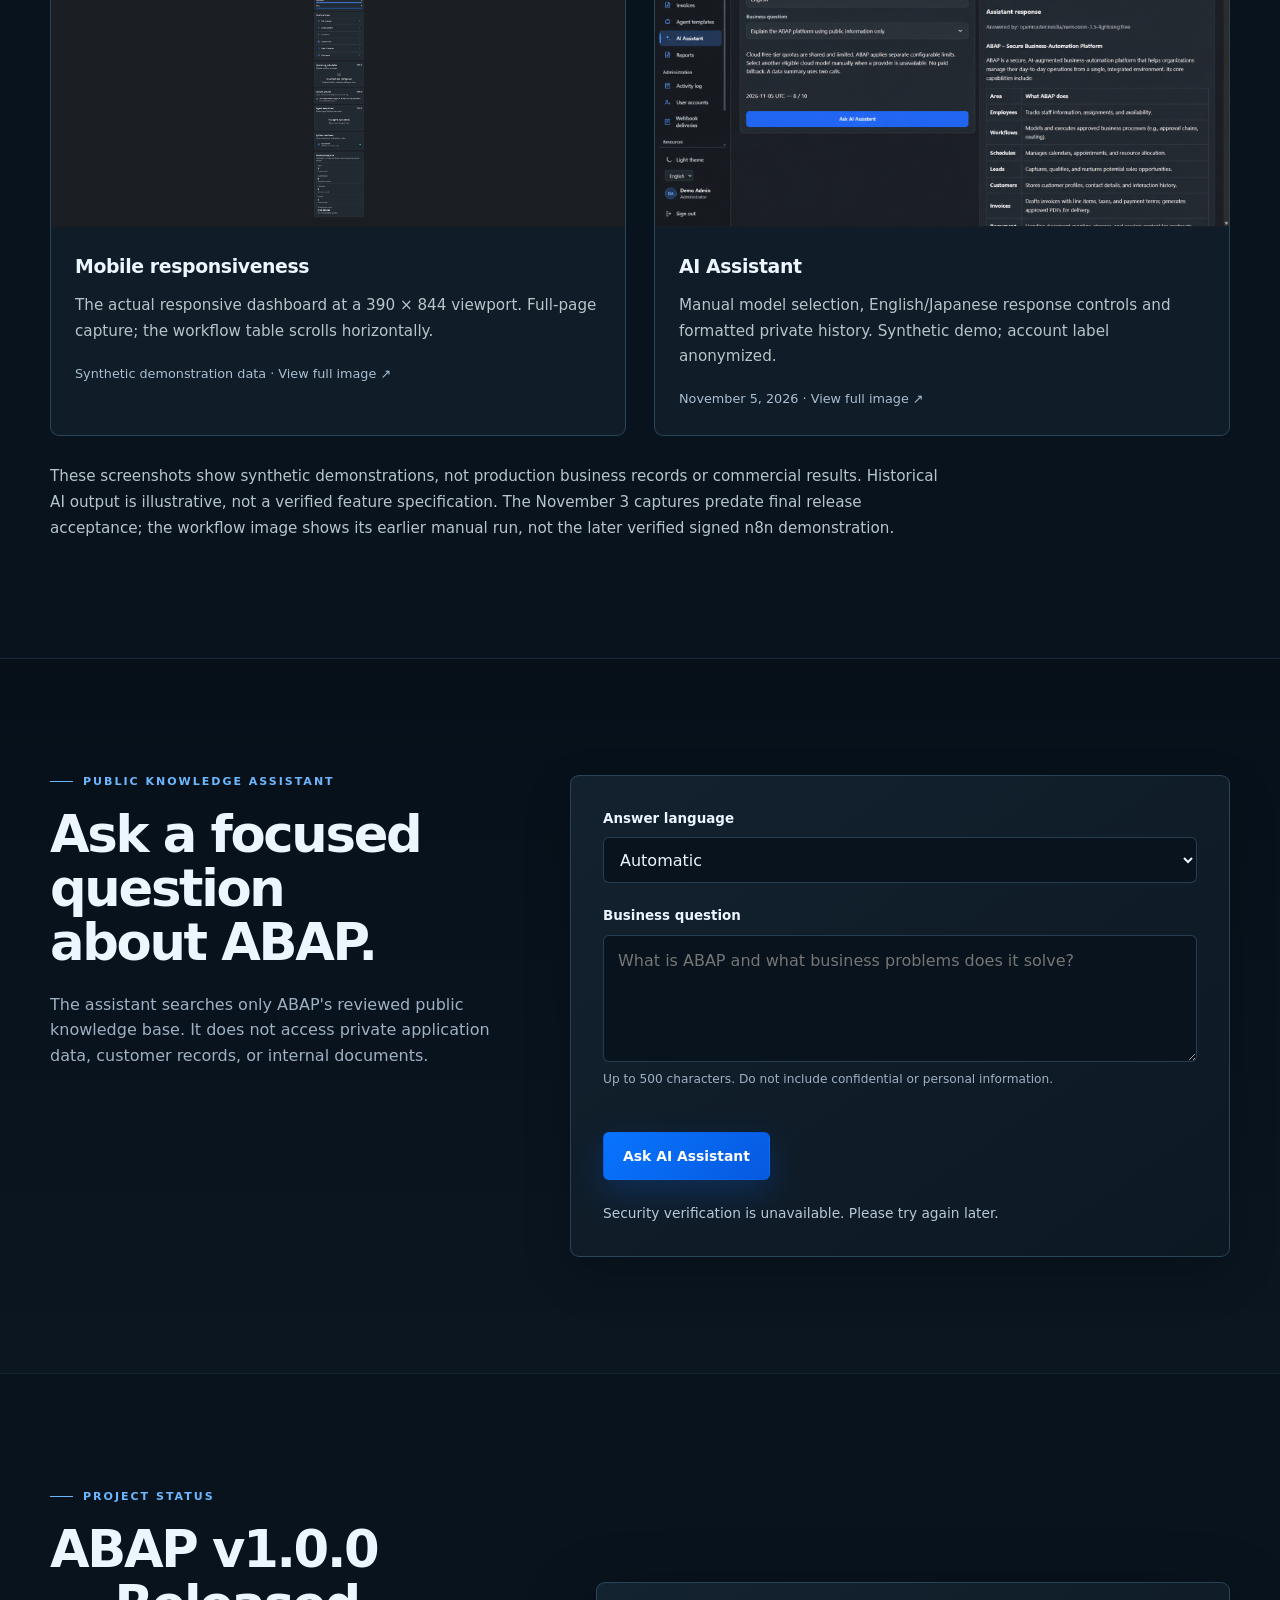
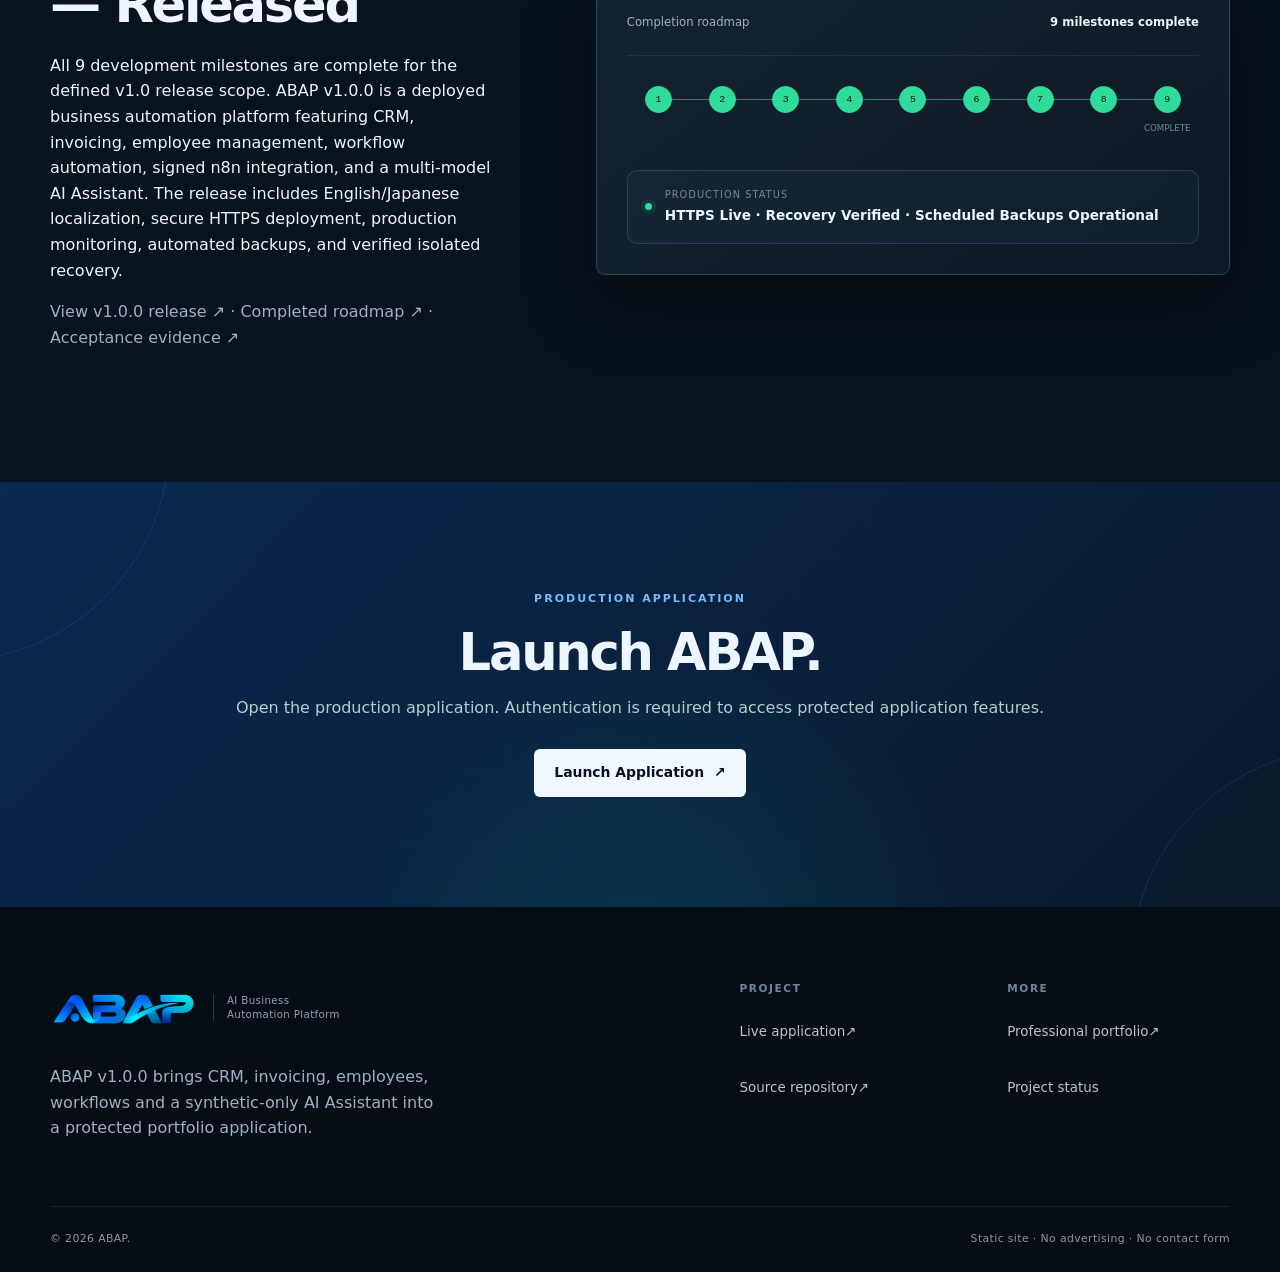
==== commit 8d82e925: "feat: add English and Japanese landing page localization" ====
--- a/index.html
+++ b/index.html
@@ -9,6 +9,11 @@
     <meta name="color-scheme" content="dark">
     <meta name="robots" content="index, follow">
     <link rel="canonical" href="https://abap.dennisbasadre.com/">
+    <link rel="alternate" hreflang="en" href="https://abap.dennisbasadre.com/">
+    <link rel="alternate" hreflang="ja" href="https://abap.dennisbasadre.com/ja/">
+    <link rel="alternate" hreflang="x-default" href="https://abap.dennisbasadre.com/">
+    <meta property="og:locale" content="en_US">
+    <meta property="og:locale:alternate" content="ja_JP">
     <link rel="icon" href="favicon.svg" type="image/svg+xml">
 
     <meta property="og:type" content="website">
@@ -20,9 +25,9 @@
     <meta name="twitter:title" content="ABAP — AI Business Automation Platform">
     <meta name="twitter:description" content="ABAP v1.0.0 brings CRM, invoicing, employees, workflows and a synthetic-only AI Assistant into a protected portfolio application.">
 
-    <link rel="stylesheet" href="styles.css?v=lightbox-20261106">
+    <link rel="stylesheet" href="styles.css?v=localization-20261107">
     <script src="public-rag-config.js"></script>
-    <script src="script.js?v=lightbox-20261106"></script>
+    <script src="script.js?v=localization-20261107"></script>
     <script src="public-rag-chat.js"></script>
   </head>
   <body>
@@ -51,6 +56,11 @@
           <a href="#status">Status</a>
           <a href="https://github.com/Denxell17/AI-Business-Automation-Platform">Source</a>
           <a class="nav-cta" href="https://app.dennisbasadre.com">Launch Application <span aria-hidden="true">↗</span></a>
+          <div class="language-switch" role="group" aria-label="Language">
+            <a href="/" lang="en" hreflang="en" data-language="en" aria-current="page" aria-label="View in English">EN</a>
+            <span aria-hidden="true">|</span>
+            <a href="/ja/" lang="ja" hreflang="ja" data-language="ja" aria-label="View in Japanese">日本語</a>
+          </div>
         </nav>
       </div>
     </header>
--- a/styles.css
+++ b/styles.css
@@ -373,3 +373,18 @@
 .screenshot-viewer-image { display: block; flex: none; width: auto; height: auto; max-width: min(1200px, calc(100vw - 58px)); max-height: calc(100vh - 250px); max-height: calc(100dvh - 250px); object-fit: contain; }
 .screenshot-viewer [data-screenshot-caption] { width: 100%; max-width: 1000px; margin: 0; color: var(--muted); font-size: .8rem; overflow-wrap: anywhere; }
 .screenshot-viewer-original { align-self: flex-start; color: var(--blue-bright); font-size: .8rem; text-decoration: underline; overflow-wrap: anywhere; }
+
+/* Compact route-based language links, shared by desktop and mobile navigation. */
+.primary-nav { gap: 16px; }
+.language-switch { display: flex; align-items: center; flex: none; gap: 2px; color: var(--muted); white-space: nowrap; }
+.primary-nav .language-switch a { display: inline-flex; align-items: center; justify-content: center; min-height: 44px; padding: 6px 7px !important; border: 0; font-size: .8rem; }
+.primary-nav .language-switch a::after { display: none; }
+.language-switch a[aria-current="page"] { color: var(--teal); text-decoration: underline; text-underline-offset: 5px; }
+html[lang="ja"] body { font-family: Inter, "Noto Sans JP", "Hiragino Kaku Gothic ProN", "Yu Gothic", Meiryo, sans-serif; line-height: 1.8; }
+html[lang="ja"] .eyebrow { letter-spacing: .08em; }
+html[lang="ja"] h1, html[lang="ja"] h2, html[lang="ja"] h3 { overflow-wrap: anywhere; }
+@media (max-width: 1100px) {
+  .primary-nav { gap: 0; }
+  .primary-nav { max-height: calc(100vh - 76px); max-height: calc(100dvh - 76px); overflow-y: auto; }
+  .language-switch { padding-top: 8px; }
+}
